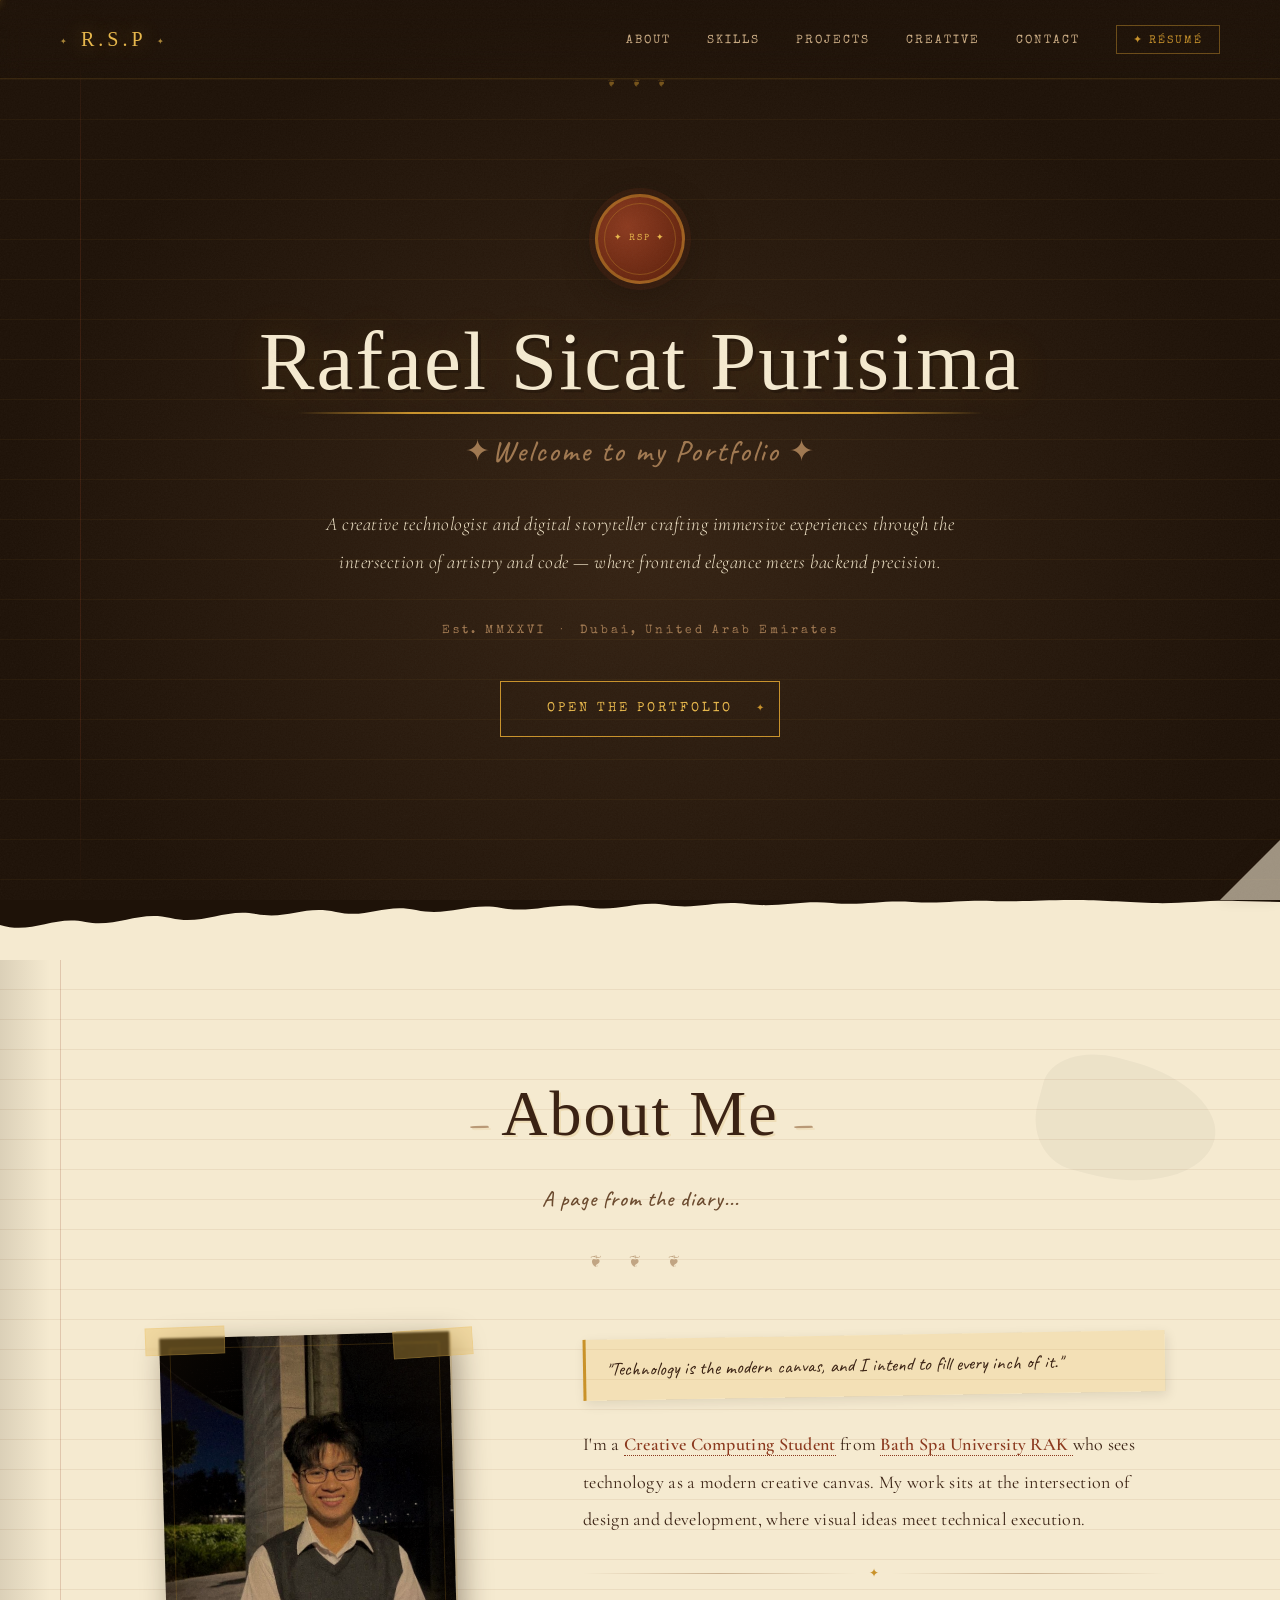
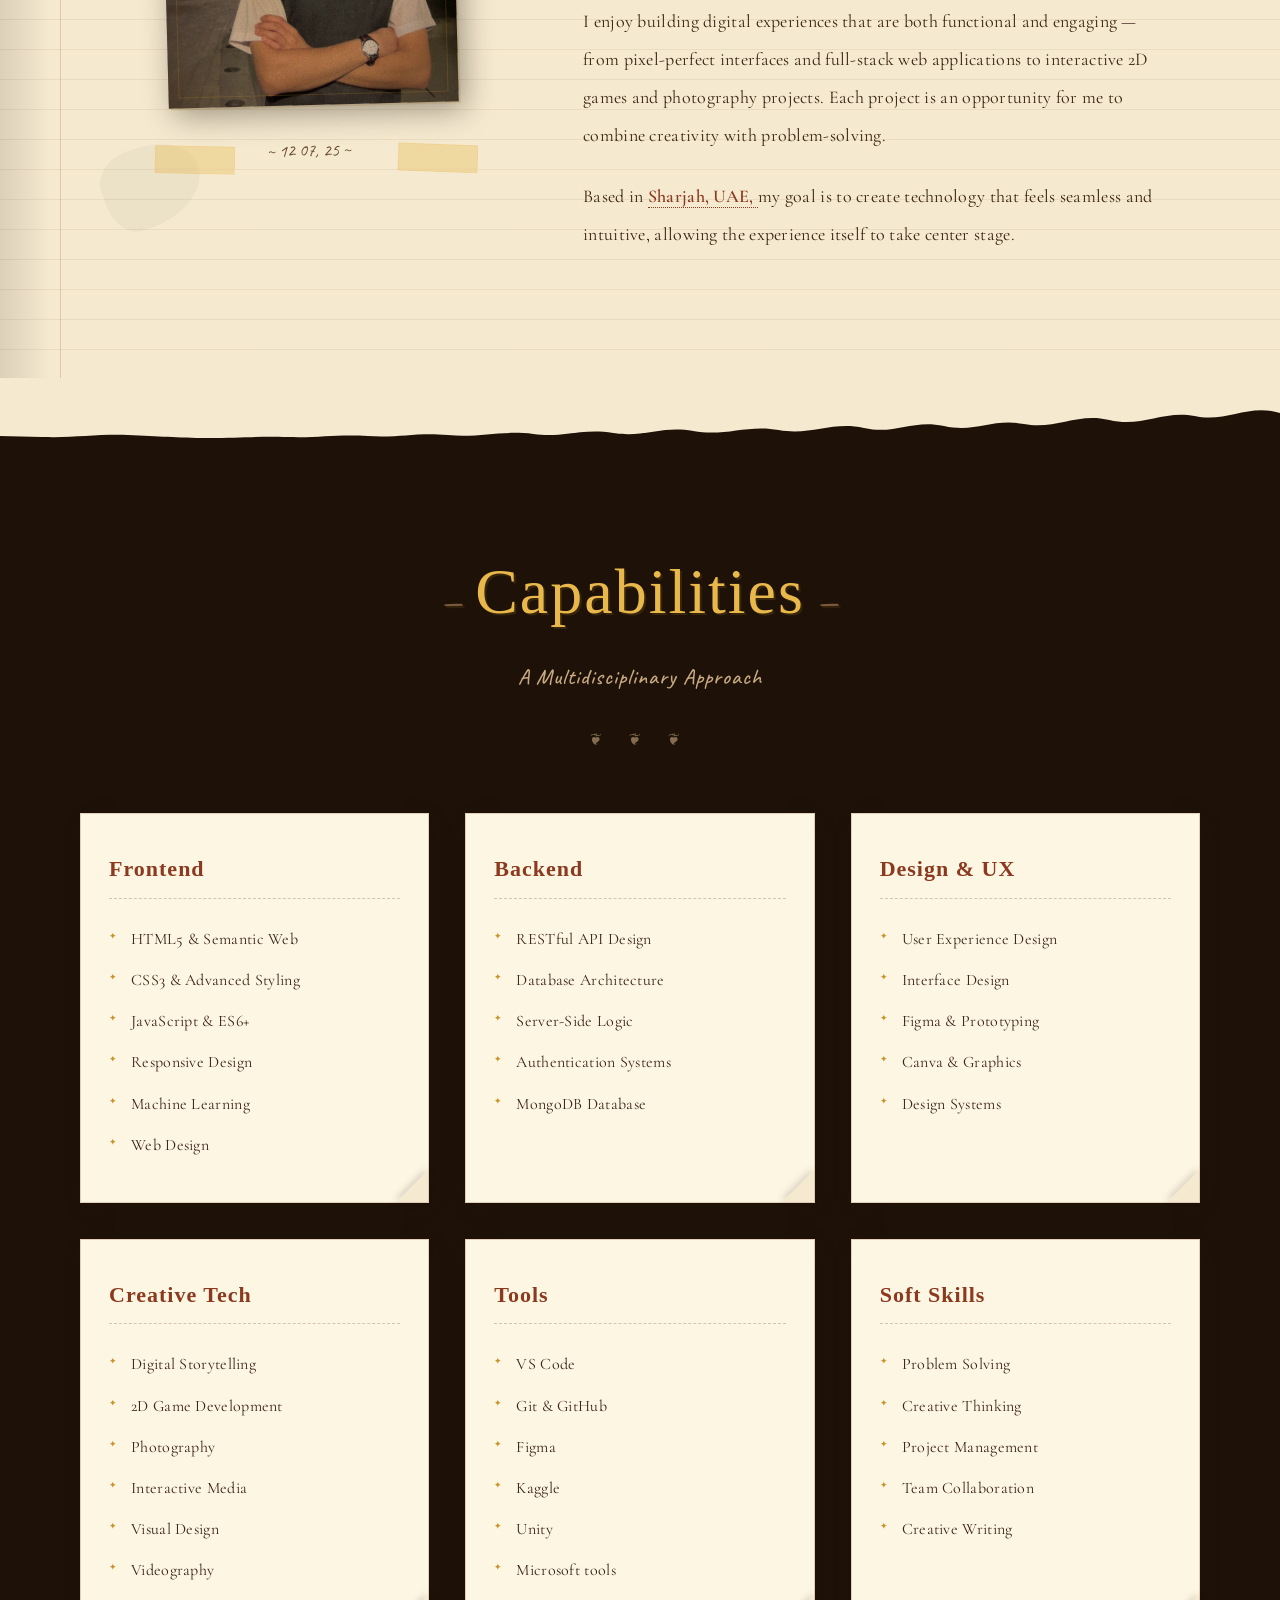
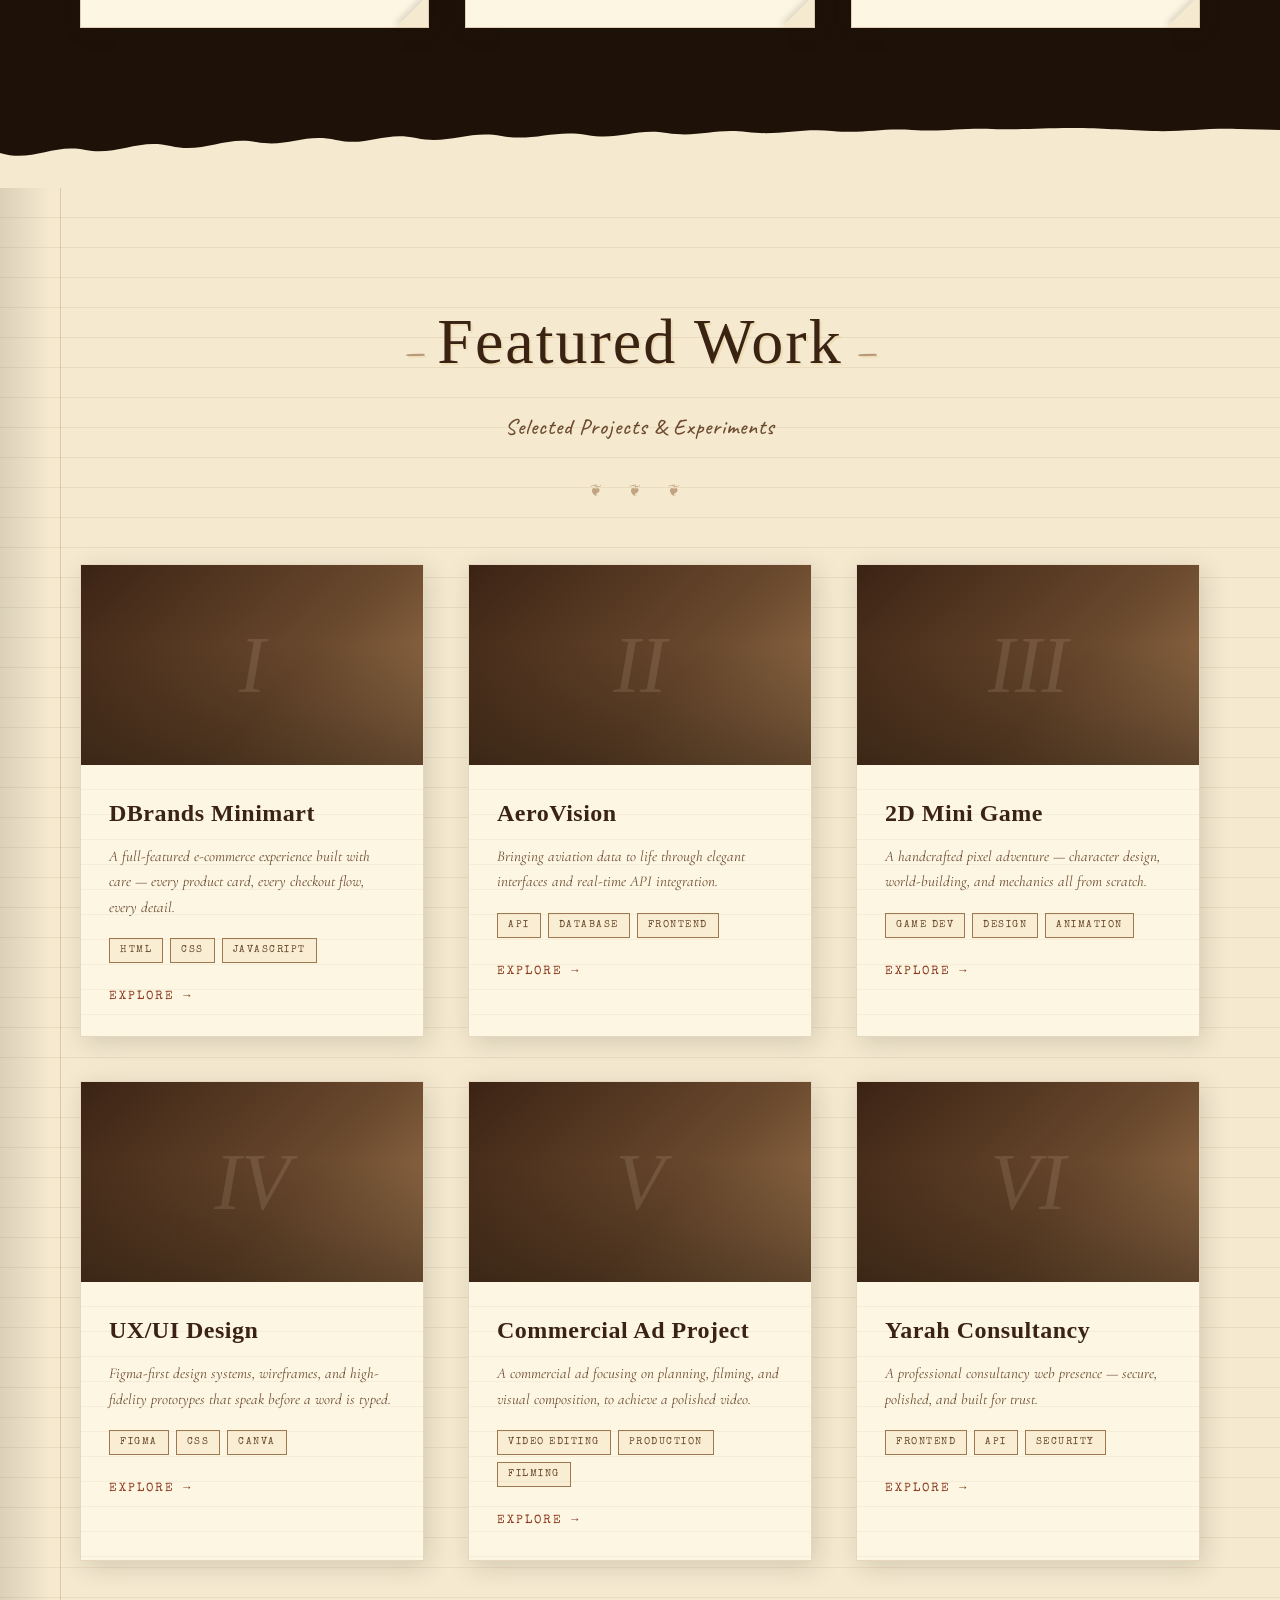
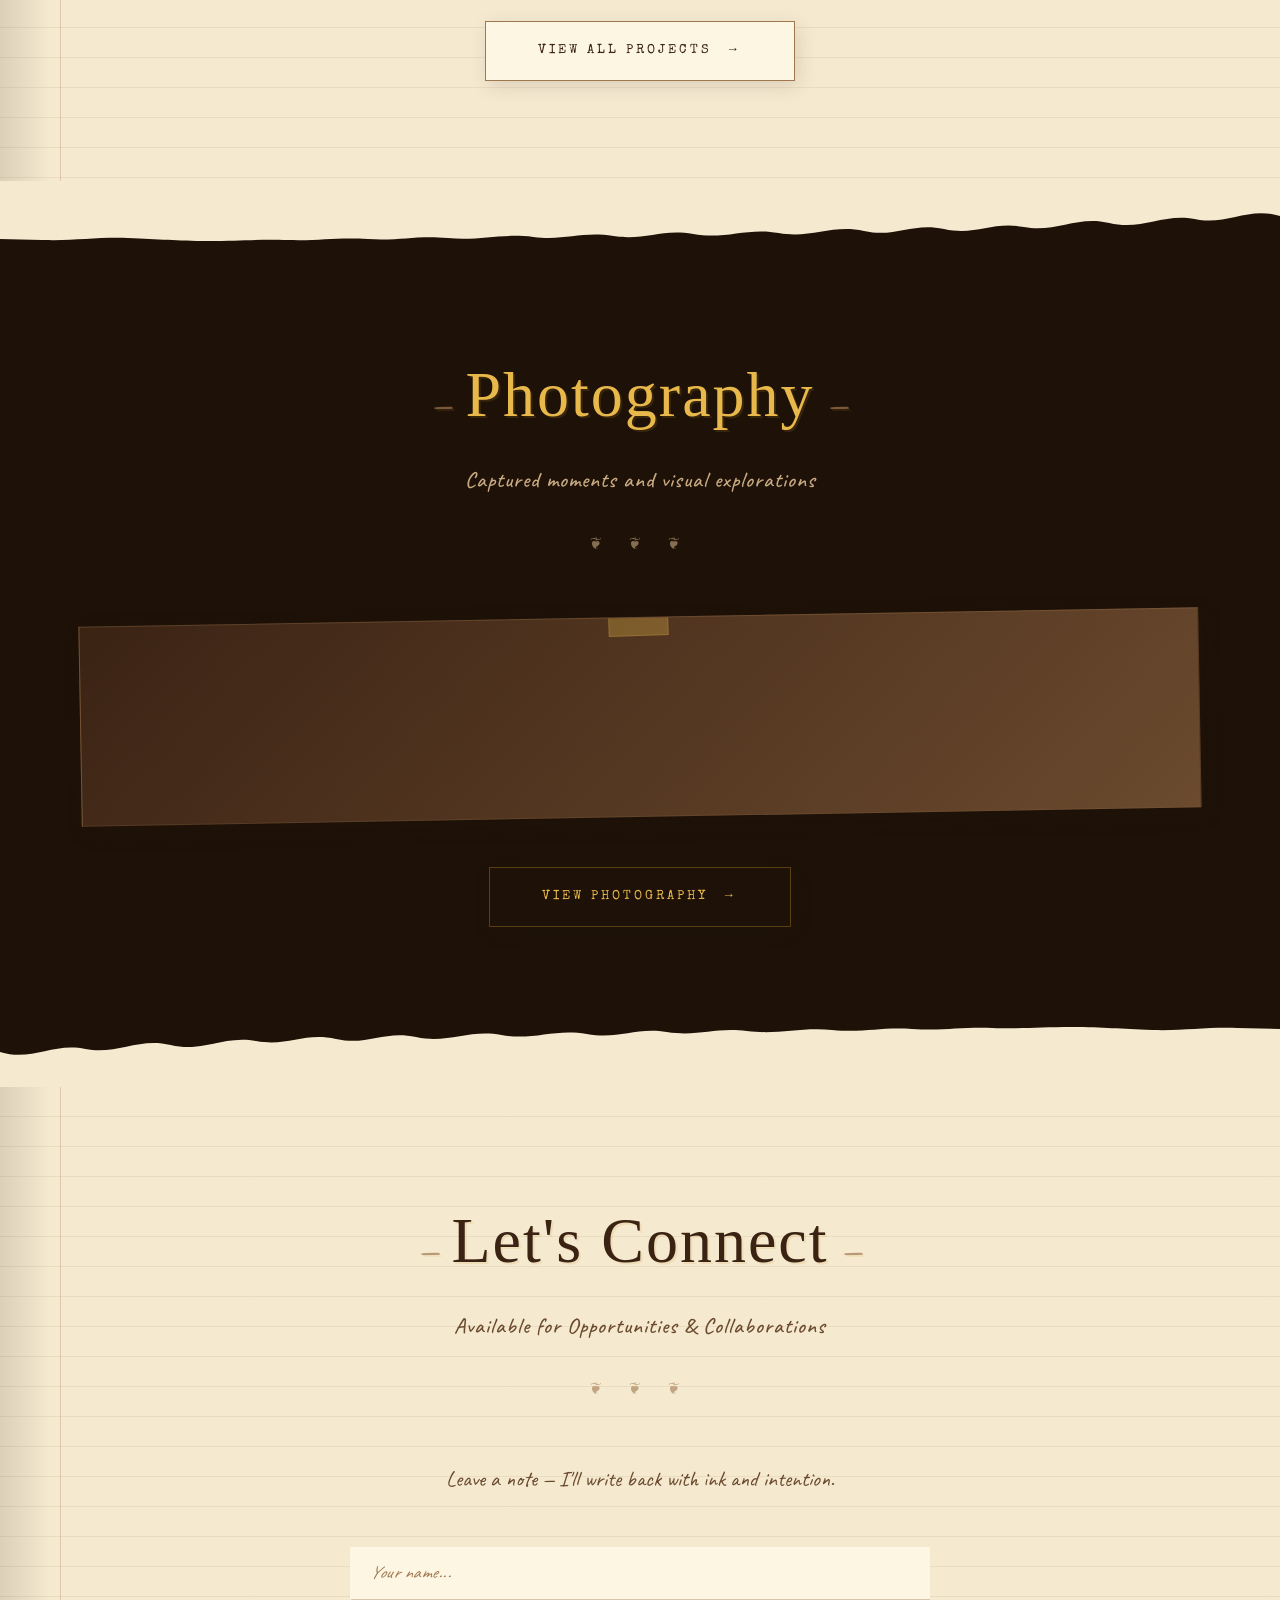
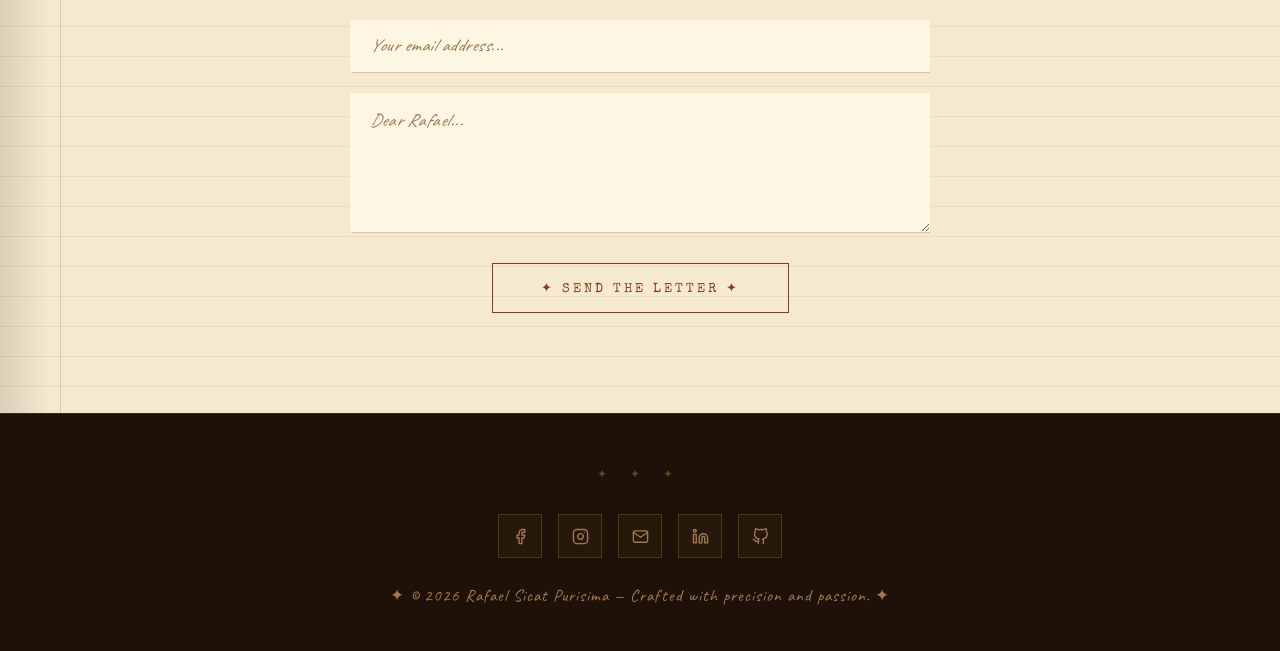
==== index.html @ 273a8e31 "Add files via upload" ====
<!DOCTYPE html>
<html lang="en">
<head>
    <meta charset="UTF-8">
    <meta name="viewport" content="width=device-width, initial-scale=1.0">
    <title>Rafael Sicat Purisima — Creative Computing</title>
    <link rel="stylesheet" href="index.css">
    <link rel="preconnect" href="https://fonts.googleapis.com">
    <link rel="preconnect" href="https://fonts.gstatic.com" crossorigin>
    <link href="https://fonts.googleapis.com/css2?family=Playfair+Display:ital,wght@0,400;0,700;0,900;1,400&family=Cormorant+Garamond:ital,wght@0,300;0,400;0,600;1,300;1,400&family=Special+Elite&family=Caveat:wght@400;500;600;700&family=IM+Fell+English:ital@0;1&display=swap" rel="stylesheet">
</head>
<body>

    <!-- ==================== CUSTOM CURSOR ==================== -->
    <div class="cursor-quill" id="cursor"></div>

    <!-- ==================== DUST PARTICLES ==================== -->
    <div id="dust-container"></div>

    <!-- ==================== NAVIGATION ==================== -->
    <nav>
        <div class="logo">R.S.P</div>
        <ul class="nav-links">
            <li><a href="#about" data-text="About">About</a></li>
            <li><a href="#skills" data-text="Skills">Skills</a></li>
            <li><a href="#projects" data-text="Projects">Projects</a></li>
            <li><a href="#creative" data-text="Creative">Creative</a></li>
            <li><a href="#contact" data-text="Contact">Contact</a></li>
            <li><button class="nav-cv-btn" id="openResumeModal">✦ Résumé</button></li>
        </ul>
    </nav>

    <!-- ==================== RESUME MODAL ==================== -->
    <div class="resume-backdrop" id="resumeBackdrop">
        <div class="resume-modal" id="resumeModal">
            <div class="resume-modal-ruled"></div>
            <div class="resume-modal-margin"></div>

            <!-- Header -->
            <div class="resume-modal-header">
                <div class="resume-stamp"></div>
                <h2 class="resume-modal-title">Curriculum Vitae</h2>
                <p class="resume-modal-sub">Rafael Sicat Purisima &nbsp;·&nbsp; Creative Computing</p>
                <button class="resume-close" id="resumeClose">✕</button>
            </div>

            <!-- PDF Viewer -->
            <div class="resume-viewer-wrap">
                <iframe
                    src="Media\_Rafael_Purisima_CV  (2).pdf"
                    class="resume-iframe"
                    title="Rafael Sicat Purisima — Résumé"
                ></iframe>
            </div>

            <!-- Actions -->
            <div class="resume-actions">
                <a href="Media\_Rafael_Purisima_CV  (2).pdf" target="_blank" class="resume-action-btn resume-action-btn--view">
                    <svg width="15" height="15" viewBox="0 0 24 24" fill="none" stroke="currentColor" stroke-width="2"><path d="M1 12s4-8 11-8 11 8 11 8-4 8-11 8-11-8-11-8z"/><circle cx="12" cy="12" r="3"/></svg>
                    Open in New Tab
                </a>
                <a href="Media\_Rafael_Purisima_CV  (2).pdf" download="Rafael_Sicat_Purisima_Resume.pdf" class="resume-action-btn resume-action-btn--download">
                    <svg width="15" height="15" viewBox="0 0 24 24" fill="none" stroke="currentColor" stroke-width="2"><path d="M21 15v4a2 2 0 0 1-2 2H5a2 2 0 0 1-2-2v-4"/><polyline points="7 10 12 15 17 10"/><line x1="12" y1="15" x2="12" y2="3"/></svg>
                    Download PDF
                </a>
            </div>
        </div>
    </div>


    <!-- ==================== HERO ==================== -->
    <section class="hero">
        <div class="hero-margin-line"></div>
        <div class="hero-content">
            <div class="hero-stamp"></div>
            <h1><span>Rafael Sicat Purisima</span></h1>
            <p class="subtitle">✦Welcome to my Portfolio ✦</p>
            <p class="tagline">
                A creative technologist and digital storyteller crafting immersive experiences through the intersection of artistry and code — where frontend elegance meets backend precision.
            </p>
            <p class="hero-date">Est. MMXXVI &nbsp;·&nbsp; Dubai, United Arab Emirates</p>
            <a href="#projects" class="cta-button">Open the Portfolio</a>
        </div>
    </section>

    <!-- ==================== TORN PAPER TRANSITION ==================== -->
    <div class="torn-divider">
        <svg viewBox="0 0 1200 60" preserveAspectRatio="none" xmlns="http://www.w3.org/2000/svg">
            <path d="M0,60 L0,25 C30,35 50,15 80,22 C110,28 130,10 160,18 C190,26 210,8 240,14 C270,20 285,5 315,12 C345,19 360,3 390,10 C420,17 440,2 470,8 C500,14 520,1 550,7 C580,13 595,0 625,5 C655,10 670,0 700,4 C730,8 750,0 780,3 C810,6 825,0 855,2 C885,4 900,0 930,1 C960,2 975,0 1005,0 C1035,0 1050,2 1080,3 C1110,4 1130,0 1160,1 L1200,2 L1200,60 Z" fill="#f5ead0"/>
        </svg>
    </div>

    <!-- ==================== ABOUT ==================== -->
    <div class="page-section">
        <div class="page-margin"></div>
        <!-- Ink blot decorations -->
        <div class="ink-blot" style="width:180px;height:120px;top:10%;right:5%;transform:rotate(15deg);"></div>
        <div class="ink-blot" style="width:100px;height:80px;bottom:15%;left:8%;transform:rotate(-20deg);"></div>

        <section id="about" class="fade-in">
            <h2 class="section-title">About Me</h2>
            <p class="section-subtitle">A page from the diary...</p>
            <div class="ornament-line">❦ ❦ ❦</div>

            <div class="about-layout">
                <!-- Portrait -->
                <div class="about-portrait-wrap slide-left">
                    <div class="tape-strip top-l"></div>
                    <div class="tape-strip top-r"></div>
                    <div class="tape-strip bot-l"></div>
                    <div class="tape-strip bot-r"></div>
                    <div>
                        <div class="portrait-frame">
                            <img src="Media/Rafaelpic.jpeg" alt="Rafael Sicat Purisima">
                            <div class="portrait-vignette"></div>
                        </div>
                        <p class="photo-caption">~ 12 07, 25 ~</p>
                    </div>
                </div>

                <!-- Text -->
                <div class="about-content slide-right">
                    <div class="sticky-note">
                        "Technology is the modern canvas, and I intend to fill every inch of it."
                    </div>
                    <p>
                       I'm a <span class="highlight"> Creative Computing Student</span> from <span class="highlight"> Bath Spa University RAK </span> who sees technology as a modern creative canvas. My work sits at the intersection of design and development, where visual ideas meet technical execution.
                    </p>
                    <div class="deco-line"><span>✦</span></div>
                    <p>
                        I enjoy building digital experiences that are both functional and engaging — from pixel-perfect interfaces and full-stack web applications to interactive 2D games and photography projects. Each project is an opportunity for me to combine creativity with problem-solving.
                    </p>
                    <p>
                        Based in <span class="highlight"> Sharjah, UAE, </span> my goal is to create technology that feels seamless and intuitive, allowing the experience itself to take center stage.
                    </p>
                </div>
            </div>
        </section>
    </div>

    <!-- ==================== TORN PAPER ==================== -->
    <div class="torn-divider" style="transform:scaleY(-1) scaleX(-1);">
        <svg viewBox="0 0 1200 60" preserveAspectRatio="none" xmlns="http://www.w3.org/2000/svg">
            <path d="M0,60 L0,25 C30,35 50,15 80,22 C110,28 130,10 160,18 C190,26 210,8 240,14 C270,20 285,5 315,12 C345,19 360,3 390,10 C420,17 440,2 470,8 C500,14 520,1 550,7 C580,13 595,0 625,5 C655,10 670,0 700,4 C730,8 750,0 780,3 C810,6 825,0 855,2 C885,4 900,0 930,1 C960,2 975,0 1005,0 C1035,0 1050,2 1080,3 C1110,4 1130,0 1160,1 L1200,2 L1200,60 Z" fill="#f5ead0"/>
        </svg>
    </div>

    <!-- ==================== SKILLS ==================== -->
    <section id="skills" class="fade-in">
        <h2 class="section-title" style="color:var(--gold-light);">Capabilities</h2>
        <p class="section-subtitle" style="color:var(--beige);">A Multidisciplinary Approach</p>
        <div class="ornament-line" style="color:var(--beige);">❦ ❦ ❦</div>
        <div class="skills-grid">
            <div class="skill-card">
                <h3>Frontend</h3>
                <ul>
                    <li>HTML5 &amp; Semantic Web</li>
                    <li>CSS3 &amp; Advanced Styling</li>
                    <li>JavaScript &amp; ES6+</li>
                    <li>Responsive Design</li>
                    <li>Machine Learning</li>
                    <li>Web Design</li>
                </ul>
            </div>
            <div class="skill-card">
                <h3>Backend</h3>
                <ul>
                    <li>RESTful API Design</li>
                    <li>Database Architecture</li>
                    <li>Server-Side Logic</li>
                    <li>Authentication Systems</li>
                    <li>MongoDB Database</li>
                </ul>
            </div>
            <div class="skill-card">
                <h3>Design &amp; UX</h3>
                <ul>
                    <li>User Experience Design</li>
                    <li>Interface Design</li>
                    <li>Figma &amp; Prototyping</li>
                    <li>Canva &amp; Graphics</li>
                    <li>Design Systems</li>
                </ul>
            </div>
            <div class="skill-card">
                <h3>Creative Tech</h3>
                <ul>
                    <li>Digital Storytelling</li>
                    <li>2D Game Development</li>
                    <li>Photography</li>
                    <li>Interactive Media</li>
                    <li>Visual Design</li>
                    <li>Videography</li>
                </ul>
            </div>
            <div class="skill-card">
                <h3>Tools</h3>
                <ul>
                    <li>VS Code</li>
                    <li>Git &amp; GitHub</li>
                    <li>Figma</li>
                    <li>Kaggle</li>
                    <li>Unity</li>
                    <li>Microsoft tools</li>
                </ul>
            </div>
            <div class="skill-card">
                <h3>Soft Skills</h3>
                <ul>
                    <li>Problem Solving</li>
                    <li>Creative Thinking</li>
                    <li>Project Management</li>
                    <li>Team Collaboration</li>
                    <li>Creative Writing</li>
                </ul>
            </div>
        </div>
    </section>

    <!-- ==================== TORN PAPER TRANSITION ==================== -->
    <div class="torn-divider">
        <svg viewBox="0 0 1200 60" preserveAspectRatio="none" xmlns="http://www.w3.org/2000/svg">
            <path d="M0,60 L0,25 C30,35 50,15 80,22 C110,28 130,10 160,18 C190,26 210,8 240,14 C270,20 285,5 315,12 C345,19 360,3 390,10 C420,17 440,2 470,8 C500,14 520,1 550,7 C580,13 595,0 625,5 C655,10 670,0 700,4 C730,8 750,0 780,3 C810,6 825,0 855,2 C885,4 900,0 930,1 C960,2 975,0 1005,0 C1035,0 1050,2 1080,3 C1110,4 1130,0 1160,1 L1200,2 L1200,60 Z" fill="#f5ead0"/>
        </svg>
    </div>


    <!-- ==================== PROJECTS ==================== -->
    <div class="page-section">
        <div class="page-margin"></div>
        <section id="projects" class="fade-in">
            <h2 class="section-title">Featured Work</h2>
            <p class="section-subtitle">Selected Projects &amp; Experiments</p>
            <div class="ornament-line">❦ ❦ ❦</div>
            <div class="projects-grid">
                <div class="project-card">
                    <div class="project-image-area">
                        <span class="project-number">I</span>
                    </div>
                    <div class="project-body">
                        <h3>DBrands Minimart</h3>
                        <p>A full-featured e-commerce experience built with care — every product card, every checkout flow, every detail.</p>
                        <div class="project-tech">
                            <span class="tech-tag">HTML</span>
                            <span class="tech-tag">CSS</span>
                            <span class="tech-tag">JavaScript</span>
                        </div>
                        <a href="https://d-brands-minimart-github-io.vercel.app/" class="project-link">Explore →</a>
                    </div>
                </div>
                <div class="project-card">
                    <div class="project-image-area">
                        <span class="project-number">II</span>
                    </div>
                    <div class="project-body">
                        <h3>AeroVision</h3>
                        <p>Bringing aviation data to life through elegant interfaces and real-time API integration.</p>
                        <div class="project-tech">
                            <span class="tech-tag">API</span>
                            <span class="tech-tag">Database</span>
                            <span class="tech-tag">Frontend</span>
                        </div>
                        <a href="https://aero-vision-three.vercel.app/" class="project-link">Explore →</a>
                    </div>
                </div>
                <div class="project-card">
                    <div class="project-image-area">
                        <span class="project-number">III</span>
                    </div>
                    <div class="project-body">
                        <h3>2D Mini Game</h3>
                        <p>A handcrafted pixel adventure — character design, world-building, and mechanics all from scratch.</p>
                        <div class="project-tech">
                            <span class="tech-tag">Game Dev</span>
                            <span class="tech-tag">Design</span>
                            <span class="tech-tag">Animation</span>
                        </div>
                        <a href="https://rafael03.itch.io/sisyphus" class="project-link">Explore →</a>
                    </div>
                </div>
                <div class="project-card">
                    <div class="project-image-area">
                        <span class="project-number">IV</span>
                    </div>
                    <div class="project-body">
                        <h3>UX/UI Design</h3>
                        <p>Figma-first design systems, wireframes, and high-fidelity prototypes that speak before a word is typed.</p>
                        <div class="project-tech">
                            <span class="tech-tag">Figma</span>
                            <span class="tech-tag">CSS</span>
                            <span class="tech-tag">Canva</span>
                        </div>
                        <a href="https://www.figma.com/design/XKorBgYO2JY9XXztZNitkt/App-Prototype?node-id=0-1&t=54I2vYL1ViXBgu41-1" class="project-link">Explore →</a>
                    </div>
                </div>
                <div class="project-card">
                    <div class="project-image-area">
                        <span class="project-number">V</span>
                    </div>
                    <div class="project-body">
                        <h3>Commercial Ad Project</h3>
                        <p>A commercial ad focusing on planning, filming, and visual composition, to achieve a polished video.</p>
                        <div class="project-tech">
                            <span class="tech-tag">Video Editing</span>
                            <span class="tech-tag">Production</span>
                            <span class="tech-tag">Filming</span>
                        </div>
                        <a href="https://youtu.be/OYf5bKMMP9Q" class="project-link">Explore →</a>
                    </div>
                </div>
                <div class="project-card">
                    <div class="project-image-area">
                        <span class="project-number">VI</span>
                    </div>
                    <div class="project-body">
                        <h3>Yarah Consultancy</h3>
                        <p>A professional consultancy web presence — secure, polished, and built for trust.</p>
                        <div class="project-tech">
                            <span class="tech-tag">Frontend</span>
                            <span class="tech-tag">API</span>
                            <span class="tech-tag">Security</span>
                        </div>
                        <a href="https://yarah-consultants.github.io/Yarah-Consultants/" class="project-link">Explore →</a>
                    </div>
                </div>
            </div>
            <!-- View All Projects Button -->
            <div style="text-align:center; margin-top: 60px;">
                <a href="RSPprojects.html" class="view-all-btn">
                    <span>View All Projects</span>
                    <span class="view-all-arrow">→</span>
                </a>
            </div>
        </section>
    </div>

      <!-- ==================== TORN PAPER ==================== -->
    <div class="torn-divider" style="transform:scaleY(-1) scaleX(-1);">
        <svg viewBox="0 0 1200 60" preserveAspectRatio="none" xmlns="http://www.w3.org/2000/svg">
            <path d="M0,60 L0,25 C30,35 50,15 80,22 C110,28 130,10 160,18 C190,26 210,8 240,14 C270,20 285,5 315,12 C345,19 360,3 390,10 C420,17 440,2 470,8 C500,14 520,1 550,7 C580,13 595,0 625,5 C655,10 670,0 700,4 C730,8 750,0 780,3 C810,6 825,0 855,2 C885,4 900,0 930,1 C960,2 975,0 1005,0 C1035,0 1050,2 1080,3 C1110,4 1130,0 1160,1 L1200,2 L1200,60 Z" fill="#f5ead0"/>
        </svg>
    </div>

   <!-- ==================== PHOTOGRAPHY ==================== -->
<section id="creative" class="fade-in">
    <h2 class="section-title" style="color:var(--gold-light);">Photography</h2>
    <p class="section-subtitle" style="color:var(--beige);">Captured moments and visual explorations</p>
    <div class="ornament-line" style="color:var(--beige);">❦ ❦ ❦</div>

    <div class="creative-grid">
        <div class="creative-item">
            <div class="creative-tape"></div>
            <div class="creative-label">
                <span>Photography Collection</span>
                <small>Moments captured through my lens</small>
            </div>
        </div>
    </div>

    <!-- View Photography -->
    <div style="text-align:center; margin-top: 50px;">
        <a href="RSPcreative.html" class="view-all-btn view-all-btn--light">
            <span>View Photography</span>
            <span class="view-all-arrow">→</span>
        </a>
    </div>
</section>

    <!-- ==================== TORN PAPER ==================== -->
    <div class="torn-divider">
        <svg viewBox="0 0 1200 60" preserveAspectRatio="none" xmlns="http://www.w3.org/2000/svg">
            <path d="M0,60 L0,25 C30,35 50,15 80,22 C110,28 130,10 160,18 C190,26 210,8 240,14 C270,20 285,5 315,12 C345,19 360,3 390,10 C420,17 440,2 470,8 C500,14 520,1 550,7 C580,13 595,0 625,5 C655,10 670,0 700,4 C730,8 750,0 780,3 C810,6 825,0 855,2 C885,4 900,0 930,1 C960,2 975,0 1005,0 C1035,0 1050,2 1080,3 C1110,4 1130,0 1160,1 L1200,2 L1200,60 Z" fill="#f5ead0"/>
        </svg>
    </div>

    <!-- ==================== CONTACT ==================== -->
<div class="page-section">
    <div class="page-margin"></div>
    <section id="contact" class="fade-in">
        <h2 class="section-title">Let's Connect</h2>
        <p class="section-subtitle">Available for Opportunities &amp; Collaborations</p>
        <div class="ornament-line">❦ ❦ ❦</div>
        <div class="contact-container">
            <p class="contact-intro">
                Leave a note — I'll write back with ink and intention.
            </p>
            <form class="contact-form" id="contactForm" 
                  action="https://formspree.io/f/xgonzpge" 
                  method="POST">
                <div class="form-group">
                    <input type="text" name="name" placeholder="Your name..." required>
                </div>
                <div class="form-group">
                    <input type="email" name="email" placeholder="Your email address..." required>
                </div>
                <div class="form-group">
                    <textarea name="message" placeholder="Dear Rafael..." required></textarea>
                </div>
                <button type="submit" class="submit-button">✦ Send the Letter ✦</button>
            </form>
        </div>
    </section>
</div>

    <!-- ==================== FOOTER ==================== -->
    <footer>
        <div class="footer-socials">
            <a href="https://www.facebook.com/rafael.purisima.29" target="_blank" title="Facebook">
                <svg viewBox="0 0 24 24" fill="none" stroke="currentColor" stroke-width="2" stroke-linecap="round" stroke-linejoin="round"><path d="M18 2h-3a5 5 0 0 0-5 5v3H7v4h3v8h4v-8h3l1-4h-4V7a1 1 0 0 1 1-1h3z"/></svg>
            </a>
            <a href="https://www.linkedin.com/in/rafael-purisima-316452318/" target="_blank" title="Instagram">
                <svg viewBox="0 0 24 24" fill="none" stroke="currentColor" stroke-width="2" stroke-linecap="round" stroke-linejoin="round"><rect x="2" y="2" width="20" height="20" rx="5" ry="5"/><path d="M16 11.37A4 4 0 1 1 12.63 8 4 4 0 0 1 16 11.37z"/><line x1="17.5" y1="6.5" x2="17.51" y2="6.5"/></svg>
            </a>
            <a href="mailto:purisimarafael4@gmail.com" title="Email Me">
                <svg viewBox="0 0 24 24" fill="none" stroke="currentColor" stroke-width="2" stroke-linecap="round" stroke-linejoin="round"> <path d="M4 4h16c1.1 0 2 .9 2 2v12c0 1.1-.9 2-2 2H4c-1.1 0-2-.9-2-2V6c0-1.1.9-2 2-2z"/> <polyline points="22,6 12,13 2,6"/></svg>
            </a>
            <a href="https://www.linkedin.com/in/rafael-purisima-316452318/" target="_blank" title="LinkedIn">
                <svg viewBox="0 0 24 24" fill="none" stroke="currentColor" stroke-width="2" stroke-linecap="round" stroke-linejoin="round"><path d="M16 8a6 6 0 0 1 6 6v7h-4v-7a2 2 0 0 0-2-2 2 2 0 0 0-2 2v7h-4v-7a6 6 0 0 1 6-6z"/><rect x="2" y="9" width="4" height="12"/><circle cx="4" cy="4" r="2"/></svg>
            </a>
            <a href="https://github.com/Rafael2023272" target="_blank" title="GitHub">
                <svg viewBox="0 0 24 24" fill="none" stroke="currentColor" stroke-width="2" stroke-linecap="round" stroke-linejoin="round"><path d="M9 19c-5 1.5-5-2.5-7-3m14 6v-3.87a3.37 3.37 0 0 0-.94-2.61c3.14-.35 6.44-1.54 6.44-7A5.44 5.44 0 0 0 20 4.77 5.07 5.07 0 0 0 19.91 1S18.73.65 16 2.48a13.38 13.38 0 0 0-7 0C6.27.65 5.09 1 5.09 1A5.07 5.07 0 0 0 5 4.77a5.44 5.44 0 0 0-1.5 3.78c0 5.42 3.3 6.61 6.44 7A3.37 3.37 0 0 0 9 18.13V22"/></svg>
            </a>
        </div>
        <p>✦ &copy; 2026 Rafael Sicat Purisima &mdash; Crafted with precision and passion. ✦</p>
    </footer>

    <!-- ==================== PAGE TURN CORNER ==================== -->
    <div class="page-turn-corner" title="↑ Back to top" onclick="window.scrollTo({top:0,behavior:'smooth'})"></div>

    <script src="index.js"></script>
</body>
</html>
---- index.css ----
@import url('https://fonts.googleapis.com/css2?family=Playfair+Display:ital,wght@0,400;0,500;0,700;0,900;1,400;1,700&family=Cormorant+Garamond:ital,wght@0,300;0,400;0,500;0,600;1,300;1,400;1,600&family=Special+Elite&family=Caveat:wght@400;500;600;700&family=IM+Fell+English:ital@0;1&display=swap');

/* ===================== VARIABLES ===================== */
:root {
    --espresso:   #1e1208;
    --mocha:      #3b2314;
    --sepia:      #6b4a2e;
    --tan:        #a07850;
    --beige:      #c9aa82;
    --cream:      #ede0c4;
    --parchment:  #f5ead0;
    --ivory:      #fdf6e3;
    --gold:       #c9922a;
    --gold-light: #e8b84b;
    --rust:       #8b3a1f;
    --ink:        #2a1a0e;
    --aged-white: #f0e6cc;
    --shadow:     rgba(30,18,8,0.6);
}

/* ===================== RESET ===================== */
*, *::before, *::after { margin: 0; padding: 0; box-sizing: border-box; }
html { scroll-behavior: smooth; }

/* ===================== BODY ===================== */
body {
    font-family: 'Cormorant Garamond', serif;
    background-color: var(--espresso);
    color: var(--ink);
    line-height: 1.7;
    overflow-x: hidden;
    position: relative;
    cursor: none;
}

/* ===================== CUSTOM CURSOR ===================== */
.cursor-quill {
    position: fixed;
    width: 20px; height: 20px;
    pointer-events: none;
    z-index: 99999;
    transform: translate(-50%, -50%);
    transition: transform 0.1s ease;
}
.cursor-quill::before {
    content: '✦';
    font-size: 14px;
    color: var(--gold);
    text-shadow: 0 0 8px rgba(201,146,42,0.8);
    display: block;
    animation: cursorPulse 2s ease-in-out infinite;
}
@keyframes cursorPulse {
    0%,100% { opacity: 1; transform: scale(1); }
    50%      { opacity: 0.6; transform: scale(1.4); }
}

/* ===================== PAPER TEXTURE OVERLAY ===================== */
body::before {
    content: '';
    position: fixed; inset: 0;
    background-image:
        url("data:image/svg+xml,%3Csvg xmlns='http://www.w3.org/2000/svg' width='300' height='300'%3E%3Cfilter id='paper'%3E%3CfeTurbulence type='fractalNoise' baseFrequency='0.65' numOctaves='3' stitchTiles='stitch'/%3E%3CfeColorMatrix type='saturate' values='0'/%3E%3C/filter%3E%3Crect width='300' height='300' filter='url(%23paper)' opacity='0.07'/%3E%3C/svg%3E");
    pointer-events: none; z-index: 9998;
    opacity: 0.5;
    animation: grain 12s steps(8) infinite;
}
@keyframes grain {
    0%,100% { transform: translate(0,0) rotate(0deg); }
    12%     { transform: translate(-3%, -8%); }
    25%     { transform: translate(-10%, 4%); }
    37%     { transform: translate(5%, -18%); }
    50%     { transform: translate(-4%, 20%); }
    62%     { transform: translate(-12%, 8%); }
    75%     { transform: translate(12%, 0%); }
    87%     { transform: translate(2%, 12%); }
}

/* ===================== FLOATING DUST PARTICLES ===================== */
.dust-particle {
    position: fixed;
    width: 2px; height: 2px;
    background: var(--gold-light);
    border-radius: 50%;
    pointer-events: none;
    z-index: 9997;
    opacity: 0;
    animation: floatDust linear infinite;
}
@keyframes floatDust {
    0%   { transform: translateY(100vh) translateX(0); opacity: 0; }
    10%  { opacity: 0.4; }
    90%  { opacity: 0.2; }
    100% { transform: translateY(-10vh) translateX(40px); opacity: 0; }
}

/* ===================== NAVIGATION ===================== */
nav {
    position: fixed; top: 0; width: 100%;
    padding: 22px 60px;
    display: flex; justify-content: space-between; align-items: center;
    z-index: 1000;
    background: linear-gradient(180deg, rgba(30,18,8,0.98) 0%, transparent 100%);
    backdrop-filter: blur(12px);
    border-bottom: 1px solid rgba(201,146,42,0.15);
}
nav::after {
    content: '❦ ❦ ❦';
    position: absolute; bottom: -14px; left: 50%;
    transform: translateX(-50%);
    color: var(--gold); font-size: 10px; letter-spacing: 8px;
    opacity: 0.5;
}
.logo {
    font-family: 'IM Fell English', serif;
    font-size: 20px; font-weight: 400;
    letter-spacing: 4px; color: var(--gold-light);
    text-transform: uppercase;
    text-shadow: 0 0 20px rgba(232,184,75,0.4);
    position: relative;
}
.logo::before {
    content: '✦';
    font-size: 8px; margin-right: 10px;
    vertical-align: middle; opacity: 0.7;
}
.logo::after {
    content: '✦';
    font-size: 8px; margin-left: 10px;
    vertical-align: middle; opacity: 0.7;
}
.nav-links { display: flex; gap: 36px; list-style: none; }
.nav-links a {
    color: var(--beige); text-decoration: none;
    font-family: 'Special Elite', cursive;
    font-size: 12px; letter-spacing: 2px;
    text-transform: uppercase;
    position: relative; transition: color .4s;
}
.nav-links a::before {
    content: attr(data-text);
    position: absolute; top: 0; left: 0;
    color: var(--gold-light);
    clip-path: inset(0 100% 0 0);
    transition: clip-path 0.4s ease;
    white-space: nowrap;
}
.nav-links a:hover { color: transparent; }
.nav-links a:hover::before { clip-path: inset(0 0% 0 0); }

/* ===================== HERO — OPEN DIARY PAGE ===================== */
.hero {
    min-height: 100vh;
    display: flex; flex-direction: column;
    justify-content: center; align-items: center;
    text-align: center;
    padding: 120px 40px 80px;
    position: relative; overflow: hidden;
    background: radial-gradient(ellipse at 50% 60%, rgba(107,74,46,0.3) 0%, transparent 70%);
}

/* Ruled lines background */
.hero::after {
    content: '';
    position: absolute; inset: 0;
    background-image: repeating-linear-gradient(
        transparent,
        transparent 39px,
        rgba(201,146,42,0.06) 39px,
        rgba(201,146,42,0.06) 40px
    );
    pointer-events: none;
}

/* Red margin line */
.hero-margin-line {
    position: absolute;
    left: 80px; top: 0; bottom: 0;
    width: 1px;
    background: linear-gradient(180deg, transparent, rgba(139,58,31,0.25) 20%, rgba(139,58,31,0.25) 80%, transparent);
}

.hero-content {
    position: relative; z-index: 1;
    max-width: 900px;
    animation: diaryOpen 1.4s cubic-bezier(0.23, 1, 0.32, 1) forwards;
}
@keyframes diaryOpen {
    0%   { opacity: 0; transform: translateY(60px) rotateX(8deg); filter: blur(4px); }
    100% { opacity: 1; transform: translateY(0) rotateX(0deg); filter: blur(0); }
}

/* Decorative stamp / wax seal effect */
.hero-stamp {
    width: 90px; height: 90px;
    border-radius: 50%;
    background: radial-gradient(circle at 35% 35%, var(--rust), #5a1e0a);
    border: 3px solid rgba(201,146,42,0.5);
    display: flex; align-items: center; justify-content: center;
    margin: 0 auto 30px;
    position: relative;
    box-shadow: 0 0 0 6px rgba(139,58,31,0.15), 0 8px 30px rgba(30,18,8,0.6);
    animation: stampDrop 0.6s 0.8s cubic-bezier(0.34, 1.56, 0.64, 1) both;
}
@keyframes stampDrop {
    0%   { transform: scale(0) rotate(-20deg); opacity: 0; }
    100% { transform: scale(1) rotate(0deg); opacity: 1; }
}
.hero-stamp::before {
    content: '✦ RSP ✦';
    font-family: 'Special Elite', cursive;
    font-size: 9px; letter-spacing: 2px;
    color: var(--gold-light); text-align: center;
    line-height: 1.4;
}
.hero-stamp::after {
    content: '';
    position: absolute; inset: 6px;
    border-radius: 50%;
    border: 1px solid rgba(201,146,42,0.35);
}

.hero h1 {
    font-family: 'IM Fell English', serif;
    font-size: clamp(38px, 6.5vw, 88px);
    font-weight: 400; letter-spacing: 2px;
    margin-bottom: 16px;
    color: var(--parchment);
    text-shadow: 3px 3px 0 rgba(30,18,8,0.5), 0 0 40px rgba(201,146,42,0.2);
    line-height: 1.15;
    animation: inkDry 2s 0.4s ease both;
}
@keyframes inkDry {
    0%  { opacity: 0; filter: blur(2px) brightness(2); }
    40% { opacity: 1; filter: blur(0) brightness(1.3); }
    100%{ filter: blur(0) brightness(1); }
}

/* Underline with ink effect */
.hero h1 span {
    position: relative; display: inline-block;
}
.hero h1 span::after {
    content: '';
    position: absolute; bottom: -4px; left: 0; right: 0;
    height: 2px;
    background: linear-gradient(90deg, transparent 5%, var(--gold) 20%, var(--gold-light) 50%, var(--gold) 80%, transparent 95%);
    animation: inkUnderline 1s 1.6s ease-out both;
    transform-origin: left;
}
@keyframes inkUnderline {
    from { transform: scaleX(0); }
    to   { transform: scaleX(1); }
}

.hero .subtitle {
    font-family: 'Caveat', cursive;
    font-size: clamp(20px, 3vw, 30px);
    color: var(--tan); letter-spacing: 2px;
    margin-bottom: 28px; font-weight: 500;
    opacity: 0; animation: fadeInUp 0.8s 1.2s ease-out forwards;
}

.hero .tagline {
    font-family: 'Cormorant Garamond', serif;
    font-size: clamp(15px, 2vw, 19px);
    color: var(--cream); font-style: italic;
    max-width: 650px; margin: 0 auto 40px;
    letter-spacing: 0.5px; line-height: 2;
    font-weight: 300;
    opacity: 0; animation: fadeInUp 0.8s 1.5s ease-out forwards;
}

/* Date stamp */
.hero-date {
    font-family: 'Special Elite', cursive;
    font-size: 12px; color: var(--tan);
    letter-spacing: 3px; opacity: 0.6;
    margin-bottom: 40px;
    animation: fadeInUp 0.8s 1.8s ease-out forwards; opacity: 0;
}

@keyframes fadeInUp {
    from { opacity: 0; transform: translateY(20px); }
    to   { opacity: 1; transform: translateY(0); }
}

.cta-button {
    display: inline-block; padding: 16px 46px;
    font-family: 'Special Elite', cursive;
    font-size: 13px; letter-spacing: 3px; text-transform: uppercase;
    color: var(--gold-light); text-decoration: none;
    border: 1px solid var(--gold); position: relative;
    background: transparent; overflow: hidden;
    transition: color .5s;
    opacity: 0; animation: fadeInUp 0.8s 2s ease-out forwards;
}
.cta-button::before {
    content: '';
    position: absolute; top: 0; left: -100%;
    width: 100%; height: 100%;
    background: linear-gradient(135deg, var(--gold) 0%, var(--tan) 100%);
    transition: left .5s cubic-bezier(0.23, 1, 0.32, 1); z-index: -1;
}
.cta-button:hover { color: var(--espresso); }
.cta-button:hover::before { left: 0; }
/* Corner ornaments on button */
.cta-button::after {
    content: '✦';
    position: absolute; right: 12px; top: 50%; transform: translateY(-50%);
    font-size: 10px; color: var(--gold); transition: color .5s;
}
.cta-button:hover::after { color: var(--espresso); }

/* ===================== TORN PAPER DIVIDER ===================== */
.torn-divider {
    width: 100%; height: 60px;
    position: relative; overflow: hidden;
    margin: 0;
}
.torn-divider svg {
    width: 100%; height: 100%;
    display: block;
}

/* ===================== PAPER PAGE SECTIONS ===================== */
.page-section {
    background: var(--parchment);
    position: relative;
    padding: 0;
    margin: 0;
    overflow: hidden;
}
.page-section::before {
    content: '';
    position: absolute; inset: 0;
    background-image:
        repeating-linear-gradient(transparent, transparent 29px, rgba(160,120,80,0.12) 29px, rgba(160,120,80,0.12) 30px);
    pointer-events: none; z-index: 0;
}

/* Left binding shadow */
.page-section::after {
    content: '';
    position: absolute; top: 0; left: 0; bottom: 0;
    width: 50px;
    background: linear-gradient(90deg, rgba(30,18,8,0.12) 0%, transparent 100%);
    pointer-events: none;
}

/* Red margin line on paper sections */
.page-margin {
    position: absolute; left: 60px; top: 0; bottom: 0;
    width: 1px;
    background: rgba(139,58,31,0.2);
    z-index: 1;
}

section {
    padding: 100px 80px;
    position: relative; z-index: 1;
    max-width: 1300px;
    margin: 0 auto;
}

.section-title {
    font-family: 'IM Fell English', serif;
    font-size: clamp(32px, 5vw, 64px);
    font-weight: 400; text-align: center;
    margin-bottom: 12px; letter-spacing: 2px;
    color: var(--mocha);
    text-shadow: 2px 2px 0 rgba(201,146,42,0.15);
    position: relative;
}
.section-title::before,
.section-title::after {
    content: '— ';
    font-family: 'Caveat', cursive;
    font-size: 0.6em; color: var(--tan); opacity: 0.7;
}
.section-title::after { content: ' —'; }

.section-subtitle {
    text-align: center;
    font-family: 'Caveat', cursive;
    font-size: 22px; color: var(--sepia);
    margin-bottom: 20px; letter-spacing: 1px;
    font-weight: 500;
}

/* ===================== ORNAMENTAL DIVIDERS ===================== */
.ornament-line {
    text-align: center; margin: 30px 0 60px;
    color: var(--tan); font-size: 16px; letter-spacing: 12px;
    opacity: 0.6;
}

/* ===================== ABOUT ===================== */
.about-layout {
    display: grid;
    grid-template-columns: 1fr 1.5fr;
    gap: 80px; align-items: start;
    max-width: 1050px; margin: 0 auto;
}

.about-portrait-wrap {
    position: relative;
    display: flex; justify-content: center;
}

/* Tape strips */
.tape-strip {
    position: absolute;
    width: 80px; height: 28px;
    background: rgba(232,184,75,0.35);
    z-index: 10;
    border: 1px solid rgba(232,184,75,0.2);
    backdrop-filter: blur(1px);
}
.tape-strip.top-l { top: -8px; left: 30px; transform: rotate(-3deg); }
.tape-strip.top-r { top: -6px; right: 30px; transform: rotate(4deg); }
.tape-strip.bot-l { bottom: -8px; left: 40px; transform: rotate(2deg); }
.tape-strip.bot-r { bottom: -6px; right: 25px; transform: rotate(-5deg); }

.portrait-frame {
    position: relative;
    width: 290px; height: 370px;
    box-shadow: 6px 8px 30px rgba(30,18,8,0.4), 2px 2px 0 rgba(201,146,42,0.2);
    transform: rotate(-1.5deg);
    transition: transform 0.5s ease, box-shadow 0.5s ease;
}
.portrait-frame:hover {
    transform: rotate(0deg) scale(1.02);
    box-shadow: 10px 14px 40px rgba(30,18,8,0.5), 2px 2px 0 rgba(201,146,42,0.3);
}
.portrait-frame img {
    width: 100%; height: 100%;
    object-fit: cover; display: block;
    filter: sepia(30%) contrast(1.05) brightness(0.95) saturate(1.2);
    transition: filter 0.6s ease;
}
.portrait-frame:hover img {
    filter: sepia(15%) contrast(1.08) brightness(0.98) saturate(1);
}
.portrait-vignette {
    position: absolute; inset: 0;
    background: radial-gradient(ellipse at center, transparent 55%, rgba(30,18,8,0.45) 100%);
    pointer-events: none;
}
/* Photo border */
.portrait-frame::before {
    content: '';
    position: absolute; inset: 10px;
    border: 1px solid rgba(201,146,42,0.2);
    pointer-events: none; z-index: 2;
}

/* Handwritten caption under photo */
.photo-caption {
    text-align: center; margin-top: 30px;
    font-family: 'Caveat', cursive;
    font-size: 18px; color: var(--sepia);
    transform: rotate(-1deg);
}

.about-content {
    position: relative;
}

/* Sticky note */
.sticky-note {
    background: rgba(232,184,75,0.2);
    border-left: 3px solid var(--gold);
    padding: 16px 20px;
    margin-bottom: 30px;
    transform: rotate(0.5deg);
    font-family: 'Caveat', cursive;
    font-size: 19px; color: var(--mocha);
    line-height: 1.5;
    box-shadow: 2px 4px 12px rgba(30,18,8,0.1);
    transition: transform 0.3s ease;
}
.sticky-note:hover { transform: rotate(0deg) scale(1.01); }

.about-content p {
    font-family: 'Cormorant Garamond', serif;
    font-size: 18px; line-height: 2.1;
    color: var(--mocha); margin-bottom: 24px;
    letter-spacing: 0.3px;
}
.about-content .highlight {
    color: var(--rust); font-weight: 600;
    border-bottom: 1px dotted var(--rust);
}

/* Ink underline text emphasis */
.ink-underline {
    position: relative; display: inline;
}
.ink-underline::after {
    content: '';
    position: absolute; bottom: -2px; left: 0; right: 0;
    height: 1px;
    background: var(--sepia); opacity: 0.5;
}

/* ===================== SKILLS ===================== */
.skills-grid {
    display: grid;
    grid-template-columns: repeat(3, 1fr);
    gap: 36px; margin-top: 20px;
}

.skill-card {
    background: var(--ivory);
    border: 1px solid rgba(160,120,80,0.3);
    padding: 36px 28px;
    position: relative;
    transition: all 0.5s cubic-bezier(0.23, 1, 0.32, 1);
    box-shadow: 3px 5px 20px rgba(30,18,8,0.12);
    transform-origin: center;
}
/* Folded corner effect */
.skill-card::before {
    content: '';
    position: absolute; bottom: 0; right: 0;
    width: 0; height: 0;
    border-style: solid;
    border-width: 0 0 32px 32px;
    border-color: transparent transparent var(--parchment) transparent;
    z-index: 2;
    filter: drop-shadow(-2px -2px 3px rgba(30,18,8,0.15));
    transition: border-width 0.3s ease;
}
.skill-card::after {
    content: '';
    position: absolute; top: 0; left: 0;
    height: 3px; width: 0;
    background: linear-gradient(90deg, var(--rust), var(--gold));
    transition: width 0.4s ease;
}
.skill-card:hover {
    transform: translateY(-8px) rotate(0.3deg);
    box-shadow: 6px 12px 35px rgba(30,18,8,0.2);
    border-color: var(--tan);
}
.skill-card:hover::before { border-width: 0 0 48px 48px; }
.skill-card:hover::after { width: 100%; }

.skill-card h3 {
    font-family: 'IM Fell English', serif;
    font-size: 22px; margin-bottom: 20px;
    color: var(--rust); letter-spacing: 1px;
    padding-bottom: 10px;
    border-bottom: 1px dashed rgba(160,120,80,0.4);
}
.skill-card ul { list-style: none; }
.skill-card li {
    padding: 7px 0 7px 22px;
    font-family: 'Cormorant Garamond', serif;
    color: var(--mocha); font-size: 16px;
    letter-spacing: 0.3px; position: relative;
    transition: color 0.3s, transform 0.3s;
}
.skill-card li::before {
    content: '✦';
    position: absolute; left: 0;
    color: var(--gold); font-size: 9px;
    top: 10px;
}
.skill-card:hover li { color: var(--ink); }

/* ===================== PROJECTS ===================== */
.projects-grid {
    display: grid;
    grid-template-columns: repeat(auto-fit, minmax(340px, 1fr));
    gap: 44px; margin-top: 20px;
}

.project-card {
    position: relative; overflow: hidden;
    background: var(--ivory);
    border: 1px solid rgba(160,120,80,0.25);
    box-shadow: 4px 6px 24px rgba(30,18,8,0.15);
    transition: transform 0.5s cubic-bezier(0.23, 1, 0.32, 1), box-shadow 0.5s;
    cursor: pointer;
}
/* Lined paper inside */
.project-card::before {
    content: '';
    position: absolute; inset: 0;
    background-image: repeating-linear-gradient(transparent, transparent 24px, rgba(160,120,80,0.08) 24px, rgba(160,120,80,0.08) 25px);
    pointer-events: none;
}
.project-card:hover {
    transform: translateY(-8px) rotate(-0.5deg);
    box-shadow: 8px 16px 40px rgba(30,18,8,0.25);
}

.project-image-area {
    height: 200px;
    background: linear-gradient(135deg, var(--mocha) 0%, var(--sepia) 60%, var(--tan) 100%);
    position: relative; overflow: hidden;
    display: flex; align-items: center; justify-content: center;
}
.project-image-area::after {
    content: '';
    position: absolute; inset: 0;
    background: linear-gradient(180deg, transparent 40%, rgba(30,18,8,0.5) 100%);
}
.project-number {
    font-family: 'IM Fell English', serif;
    font-size: 80px; font-style: italic;
    color: rgba(245,234,208,0.12);
    line-height: 1; user-select: none;
    position: relative; z-index: 1;
}

.project-body {
    padding: 28px; position: relative; z-index: 1;
}
.project-body h3 {
    font-family: 'IM Fell English', serif;
    font-size: 24px; color: var(--mocha);
    margin-bottom: 10px; letter-spacing: 0.5px;
}
.project-body p {
    font-family: 'Cormorant Garamond', serif;
    color: var(--sepia); font-size: 15px;
    margin-bottom: 18px; line-height: 1.7; font-style: italic;
}
.project-tech { display: flex; flex-wrap: wrap; gap: 7px; margin-bottom: 18px; }
.tech-tag {
    font-family: 'Special Elite', cursive;
    font-size: 10px; padding: 3px 10px;
    border: 1px solid var(--tan); color: var(--sepia);
    letter-spacing: 1.5px; text-transform: uppercase;
    background: rgba(201,146,42,0.08);
    transition: all 0.3s;
}
.project-card:hover .tech-tag {
    border-color: var(--rust); color: var(--rust);
    background: rgba(139,58,31,0.08);
}
.project-link {
    font-family: 'Special Elite', cursive;
    color: var(--rust); text-decoration: none;
    font-size: 12px; letter-spacing: 2px;
    display: inline-flex; align-items: center; gap: 8px;
    transition: gap 0.3s, color 0.3s;
    text-transform: uppercase;
}
.project-link:hover { gap: 14px; color: var(--mocha); }

/* ===================== PHOTOGRAPHY GRID ===================== */
.creative-grid {
    display: grid;
    grid-template-columns: repeat(auto-fit, minmax(100px,1fr));
    gap: 28px;
    margin-top: 20px;
}

.creative-item {
    height: 200px;
    background: linear-gradient(135deg, var(--mocha), var(--sepia));
    position: relative;
    overflow: hidden;
    border: 1px solid rgba(160,120,80,0.25);
    box-shadow: 4px 6px 20px rgba(30,18,8,0.2);
    cursor: pointer;
    transition: transform 0.5s cubic-bezier(0.23, 1, 0.32, 1), box-shadow 0.5s;
}

.creative-item:nth-child(odd) {
    transform: rotate(-1deg);
}

.creative-item:nth-child(even) {
    transform: rotate(0.8deg);
}

.creative-item:hover {
    transform: rotate(0deg) scale(1.04);
    box-shadow: 8px 12px 35px rgba(30,18,8,0.35);
}

.creative-label {
    position: absolute;
    inset: 0;
    background: rgba(30,18,8,0.65);
    display: flex;
    align-items: center;
    justify-content: center;
    flex-direction: column;
    gap: 8px;
    opacity: 0;
    transition: opacity 0.4s;
}

.creative-item:hover .creative-label {
    opacity: 1;
}

.creative-label span {
    font-family: 'IM Fell English', serif;
    font-size: 22px;
    color: var(--parchment);
    letter-spacing: 2px;
}

.creative-label small {
    font-family: 'Caveat', cursive;
    font-size: 16px;
    color: var(--gold-light);
}

/* Tape effect */
.creative-tape {
    position: absolute;
    top: -4px;
    left: 50%;
    transform: translateX(-50%) rotate(-1deg);
    width: 60px;
    height: 22px;
    background: rgba(232,184,75,0.3);
    border: 1px solid rgba(232,184,75,0.2);
    z-index: 5;
}

/* ===================== CONTACT ===================== */
.contact-container { max-width: 580px; margin: 0 auto; text-align: center; }
.contact-intro {
    font-family: 'Caveat', cursive;
    font-size: 22px; color: var(--sepia);
    margin-bottom: 10px; line-height: 1.6;
}

.contact-form { display: flex; flex-direction: column; gap: 20px; margin-top: 50px; }
.form-group { position: relative; }

.contact-form input,
.contact-form textarea {
    width: 100%; padding: 16px 18px;
    background: var(--ivory);
    border: none; border-bottom: 1px solid rgba(160,120,80,0.4);
    border-left: 2px solid transparent;
    color: var(--mocha);
    font-family: 'Cormorant Garamond', serif;
    font-size: 16px; letter-spacing: 0.5px;
    transition: all .4s;
    outline: none;
}
.contact-form input:focus,
.contact-form textarea:focus {
    border-bottom-color: var(--rust);
    border-left-color: var(--rust);
    background: var(--parchment);
}
.contact-form input::placeholder,
.contact-form textarea::placeholder {
    color: var(--tan); font-style: italic;
    font-family: 'Caveat', cursive; font-size: 18px;
}
.contact-form textarea { min-height: 140px; resize: vertical; }

.submit-button {
    padding: 16px 48px; background: transparent;
    border: 1px solid var(--rust); color: var(--rust);
    font-family: 'Special Elite', cursive;
    font-size: 13px; letter-spacing: 3px; text-transform: uppercase;
    cursor: pointer; position: relative; overflow: hidden; transition: color .5s;
    align-self: center;
}
.submit-button::before {
    content: '';
    position: absolute; top: 0; left: -100%;
    width: 100%; height: 100%;
    background: linear-gradient(135deg, var(--rust), var(--mocha));
    transition: left .5s cubic-bezier(0.23, 1, 0.32, 1); z-index: -1;
}
.submit-button:hover { color: var(--parchment); }
.submit-button:hover::before { left: 0; }

.social-links {
    display: flex; flex-wrap: wrap;
    justify-content: center; gap: 12px; margin-top: 44px;
}
.social-links a {
    color: var(--sepia); text-decoration: none;
    font-family: 'Special Elite', cursive;
    font-size: 11px; letter-spacing: 2px;
    text-transform: uppercase;
    padding: 9px 18px;
    border: 1px solid rgba(160,120,80,0.35);
    background: var(--ivory);
    transition: all .4s;
}
.social-links a:hover {
    color: var(--rust); border-color: var(--rust);
    transform: translateY(-4px);
    box-shadow: 0 6px 16px rgba(30,18,8,0.15);
}

/* ===================== FOOTER ===================== */
footer {
    text-align: center;
    padding: 50px 40px 40px;
    background: var(--espresso);
    border-top: 1px solid rgba(201,146,42,0.2);
    position: relative;
}
footer::before {
    content: '✦ ✦ ✦';
    display: block; color: var(--gold);
    font-size: 12px; letter-spacing: 10px;
    margin-bottom: 30px; opacity: 0.4;
}
.footer-socials {
    display: flex; justify-content: center;
    align-items: center; gap: 16px; margin: 0 0 24px;
}
.footer-socials a {
    color: var(--tan); transition: all .4s;
    display: flex; align-items:center; justify-content:center;
    width: 44px; height: 44px;
    border: 1px solid rgba(201,146,42,0.25);
    background: rgba(201,146,42,0.05);
    position: relative; overflow: hidden; text-decoration: none;
}
.footer-socials a::before {
    content: '';
    position: absolute; top:0; left:-100%;
    width:100%; height:100%;
    background: var(--gold); transition: left .4s; z-index:0;
}
.footer-socials a:hover { color: var(--espresso); border-color: var(--gold); transform: translateY(-4px); }
.footer-socials a:hover::before { left: 0; }
.footer-socials svg { width:17px; height:17px; position:relative; z-index:1; }
footer p {
    font-family: 'Caveat', cursive;
    color: var(--tan); font-size: 17px; letter-spacing: 1px;
}

/* ===================== SCROLL ANIMATIONS ===================== */
.fade-in { opacity: 0; transform: translateY(40px); transition: opacity 0.9s ease, transform 0.9s ease; }
.fade-in.visible { opacity: 1; transform: translateY(0); }

.slide-left { opacity: 0; transform: translateX(-50px); transition: all 1s ease; }
.slide-left.visible { opacity: 1; transform: translateX(0); }

.slide-right { opacity: 0; transform: translateX(50px); transition: all 1s ease; }
.slide-right.visible { opacity: 1; transform: translateX(0); }

/* ===================== PAGE TURN EFFECT ===================== */
.page-turn-corner {
    position: fixed; bottom: 0; right: 0;
    width: 0; height: 0;
    border-style: solid;
    border-width: 0 0 60px 60px;
    border-color: transparent transparent var(--parchment) transparent;
    z-index: 500; cursor: pointer;
    filter: drop-shadow(-3px -3px 8px rgba(30,18,8,0.25));
    transition: border-width 0.3s ease;
    opacity: 0.6;
}
.page-turn-corner:hover { border-width: 0 0 80px 80px; opacity: 1; }

/* ===================== DECORATIVE ELEMENTS ===================== */
.deco-line {
    text-align: center;
    margin: 20px 0;
    position: relative;
    height: 20px;
    display: flex; align-items: center; justify-content: center; gap: 12px;
}
.deco-line::before,
.deco-line::after {
    content: '';
    flex: 1; height: 1px;
    background: linear-gradient(90deg, transparent, var(--tan), transparent);
    opacity: 0.5;
}
.deco-line span { color: var(--gold); font-size: 12px; }

/* Ink blot decoration */
.ink-blot {
    position: absolute;
    border-radius: 40% 60% 70% 30% / 40% 50% 60% 50%;
    background: rgba(42,26,14,0.04);
    pointer-events: none;
}

/* ===================== RESPONSIVE ===================== */
@media (max-width: 900px) {
    .about-layout { grid-template-columns: 1fr; gap: 60px; }
    .about-portrait-wrap { justify-content: center; }
    .portrait-frame { width: 250px; height: 320px; }
    .about-content { text-align: left; }
    .skills-grid { grid-template-columns: 1fr 1fr; }
}
@media (max-width: 768px) {
    nav { padding: 18px 24px; }
    .nav-links { gap: 16px; }
    .nav-links a { font-size: 10px; }
    section { padding: 70px 24px; }
    .hero { padding: 100px 24px 60px; }
    .skills-grid, .projects-grid, .creative-grid { grid-template-columns: 1fr; }
}

/* ==================== VIEW ALL BUTTONS ==================== */
.view-all-btn {
    display: inline-flex; align-items: center; gap: 14px;
    font-family: 'Special Elite', cursive;
    font-size: 13px; letter-spacing: 3px; text-transform: uppercase;
    color: var(--mocha); text-decoration: none;
    padding: 18px 52px;
    border: 1px solid var(--tan);
    background: var(--ivory);
    position: relative; overflow: hidden;
    transition: color 0.5s, gap 0.4s;
    box-shadow: 3px 5px 18px rgba(30,18,8,0.12);
}
.view-all-btn::before {
    content: '';
    position: absolute; top: 0; left: -100%;
    width: 100%; height: 100%;
    background: linear-gradient(135deg, var(--rust), var(--mocha));
    transition: left 0.5s cubic-bezier(0.23,1,0.32,1); z-index: 0;
}
.view-all-btn:hover { color: var(--parchment); gap: 22px; border-color: var(--rust); }
.view-all-btn:hover::before { left: 0; }
.view-all-btn span, .view-all-arrow { position: relative; z-index: 1; }
.view-all-arrow { transition: transform 0.3s; }
.view-all-btn:hover .view-all-arrow { transform: translateX(4px); }

/* Light variant (on dark backgrounds) */
.view-all-btn--light {
    background: transparent;
    border-color: rgba(201,146,42,0.35);
    color: var(--gold-light);
}
.view-all-btn--light::before {
    background: linear-gradient(135deg, var(--gold), var(--tan));
}
.view-all-btn--light:hover { color: var(--espresso); border-color: var(--gold); }

/* ==================== NAV CV BUTTON ==================== */
.nav-cv-btn {
    font-family: 'Special Elite', cursive !important;
    font-size: 11px !important;
    letter-spacing: 2px;
    text-transform: uppercase;
    color: var(--gold) !important;
    background: transparent;
    border: 1px solid rgba(201,146,42,0.45);
    padding: 7px 16px;
    cursor: pointer;
    transition: all 0.35s !important;
    text-decoration: none;
    display: inline-block;
    position: relative;
    overflow: hidden;
}
.nav-cv-btn::after { display: none !important; }
.nav-cv-btn::before {
    content: '';
    position: absolute; top: 0; left: -100%;
    width: 100%; height: 100%;
    background: var(--gold);
    transition: left 0.35s; z-index: 0;
}
.nav-cv-btn:hover {
    color: var(--espresso) !important;
    border-color: var(--gold);
}
.nav-cv-btn:hover::before { left: 0; }
.nav-cv-btn span, .nav-cv-btn { position: relative; z-index: 1; }

/* ==================== RESUME MODAL ==================== */
.resume-backdrop {
    position: fixed; inset: 0;
    background: rgba(10,6,2,0.88);
    z-index: 7000;
    display: flex; align-items: center; justify-content: center;
    padding: 24px 20px;
    opacity: 0; pointer-events: none;
    transition: opacity 0.4s ease;
    backdrop-filter: blur(8px);
}
.resume-backdrop.open {
    opacity: 1; pointer-events: all;
}

.resume-modal {
    background: var(--parchment);
    width: 100%; max-width: 860px;
    height: 100%;
    display: flex; flex-direction: column;
    position: relative; overflow: hidden;
    box-shadow: 0 30px 90px rgba(30,18,8,0.75), 0 0 0 1px rgba(201,146,42,0.2);
    transform: translateY(50px) scale(0.95);
    transition: transform 0.45s cubic-bezier(0.23,1,0.32,1);
}
.resume-backdrop.open .resume-modal {
    transform: translateY(0) scale(1);
}

/* Lined paper texture */
.resume-modal-ruled {
    position: absolute; inset: 0; pointer-events: none; z-index: 0;
    background-image: repeating-linear-gradient(
        transparent, transparent 29px,
        rgba(160,120,80,0.09) 29px, rgba(160,120,80,0.09) 30px
    );
}
.resume-modal-margin {
    position: absolute; top: 0; bottom: 0; left: 56px;
    width: 1px; background: rgba(139,58,31,0.15);
    pointer-events: none; z-index: 1;
}

/* Header */
.resume-modal-header {
    padding: 28px 36px 22px;
    border-bottom: 1px dashed rgba(160,120,80,0.35);
    display: flex; align-items: center; gap: 18px;
    position: relative; z-index: 2;
    flex-shrink: 0;
}
.resume-stamp {
    width: 48px; height: 48px; border-radius: 50%; flex-shrink: 0;
    background: radial-gradient(circle at 35% 35%, var(--rust), #5a1e0a);
    border: 2px solid rgba(201,146,42,0.4);
    box-shadow: 0 0 0 4px rgba(139,58,31,0.1), 0 3px 12px rgba(30,18,8,0.4);
}
.resume-modal-title {
    font-family: 'IM Fell English', serif;
    font-size: 28px; font-weight: 400;
    color: var(--mocha); letter-spacing: 1px;
    margin: 0;
}
.resume-modal-sub {
    font-family: 'Caveat', cursive;
    font-size: 17px; color: var(--sepia);
    margin: 0;
}
.resume-close {
    position: absolute; top: 20px; right: 20px;
    background: transparent; border: 1px solid rgba(160,120,80,0.35);
    color: var(--sepia); font-size: 13px;
    width: 34px; height: 34px;
    cursor: pointer; z-index: 10;
    transition: all 0.3s;
    display: flex; align-items: center; justify-content: center;
}
.resume-close:hover {
    border-color: var(--rust); color: var(--rust);
    transform: rotate(90deg);
}

/* PDF iframe */
.resume-viewer-wrap {
    flex: 1; overflow: hidden;
    position: relative; z-index: 2;
    min-height: 0;
    background: #2a1a0e;
    padding: 0;
}
.resume-iframe {
    width: 100%; height: 100%;
    min-height: 520px;
    border: none; display: block;
    background: #fff;
}

/* Actions bar */
.resume-actions {
    display: flex; gap: 12px;
    padding: 18px 28px;
    border-top: 1px dashed rgba(160,120,80,0.3);
    background: var(--ivory);
    position: relative; z-index: 2;
    flex-shrink: 0;
    justify-content: center;
}
.resume-action-btn {
    display: inline-flex; align-items: center; gap: 9px;
    font-family: 'Special Elite', cursive;
    font-size: 12px; letter-spacing: 2px; text-transform: uppercase;
    padding: 13px 28px;
    text-decoration: none;
    border: 1px solid;
    transition: all 0.4s;
    position: relative; overflow: hidden;
    cursor: pointer;
}
.resume-action-btn::before {
    content: '';
    position: absolute; top: 0; left: -100%;
    width: 100%; height: 100%;
    transition: left 0.4s; z-index: 0;
}
.resume-action-btn svg,
.resume-action-btn span { position: relative; z-index: 1; }

/* View button */
.resume-action-btn--view {
    border-color: var(--tan); color: var(--sepia);
}
.resume-action-btn--view::before { background: var(--tan); }
.resume-action-btn--view:hover { color: var(--espresso); }
.resume-action-btn--view:hover::before { left: 0; }

/* Download button */
.resume-action-btn--download {
    border-color: var(--rust); color: var(--rust);
}
.resume-action-btn--download::before { background: var(--rust); }
.resume-action-btn--download:hover { color: var(--parchment); }
.resume-action-btn--download:hover::before { left: 0; }

/* Responsive */
@media (max-width: 600px) {
    .resume-modal-header { flex-direction: column; align-items: flex-start; padding: 24px 20px 18px; }
    .resume-actions { flex-direction: column; padding: 16px 20px; }
    .resume-action-btn { justify-content: center; }
    .resume-iframe { min-height: 380px; }
}
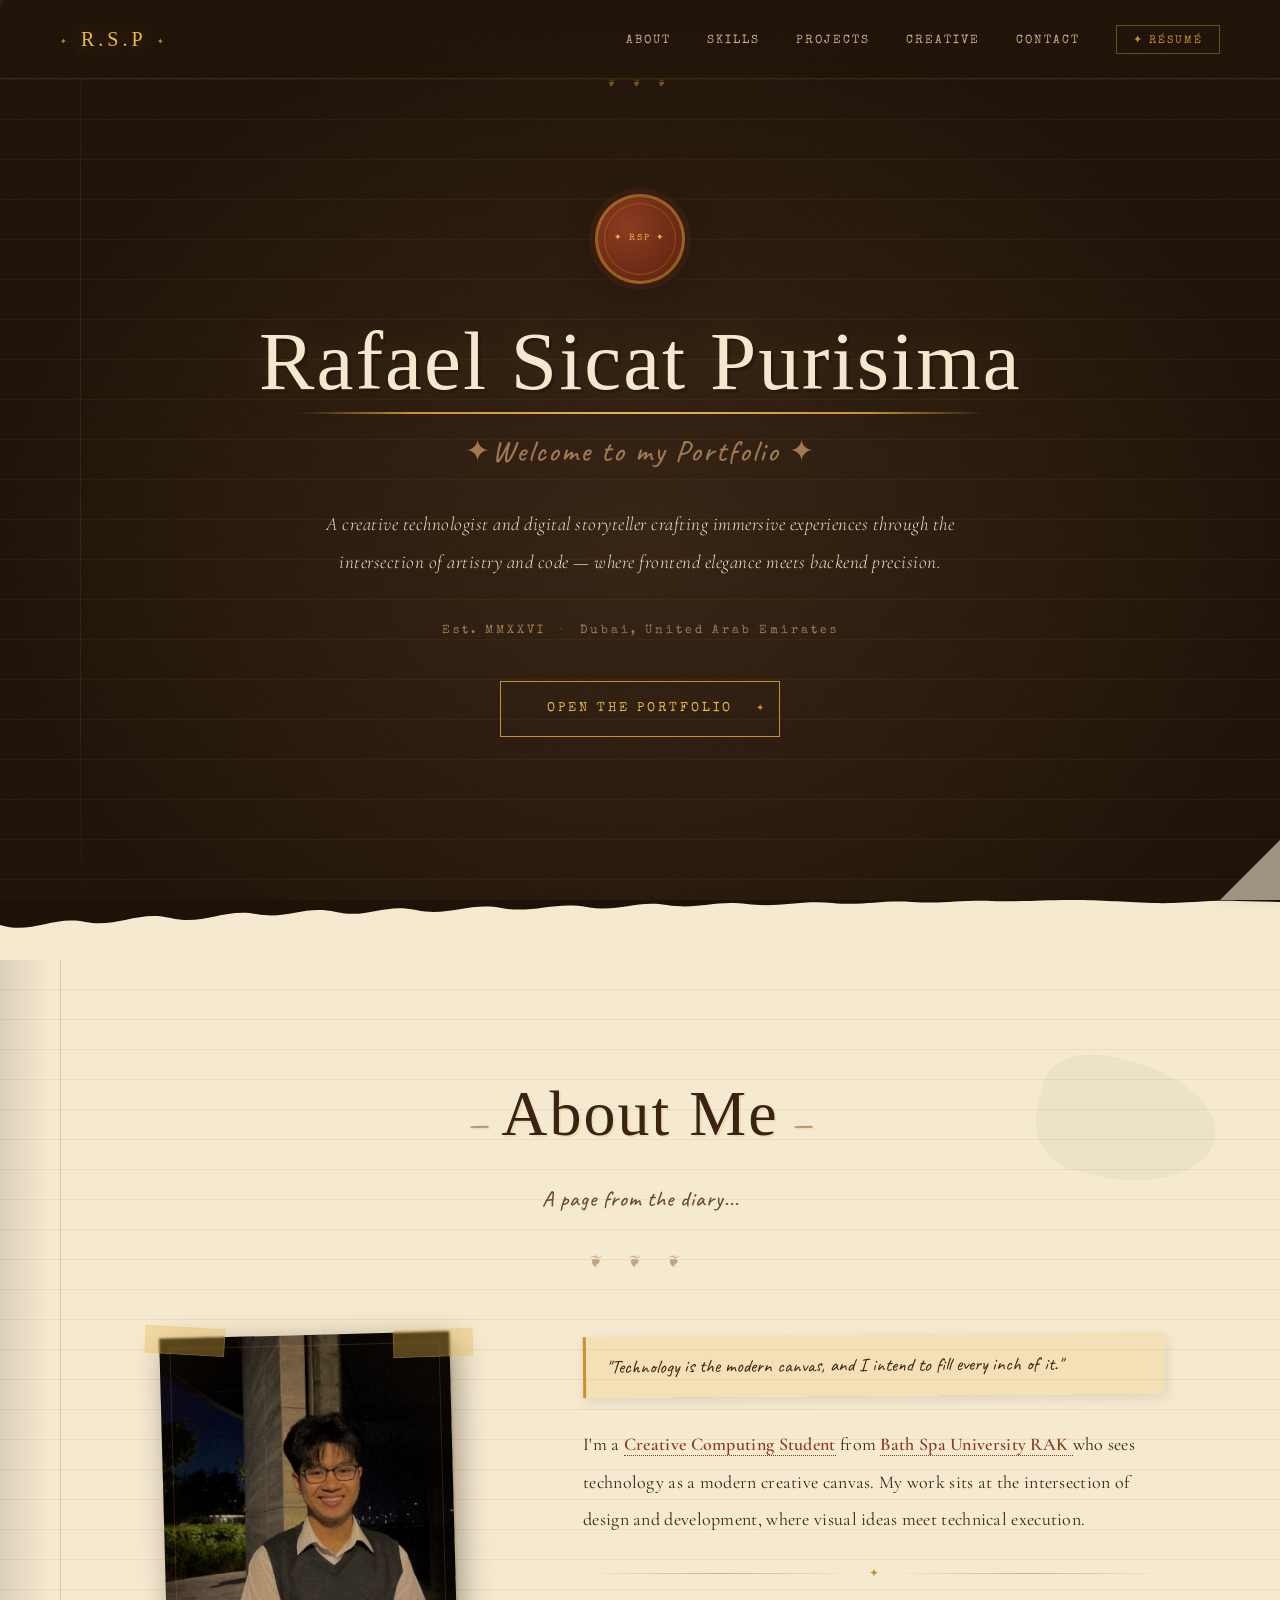
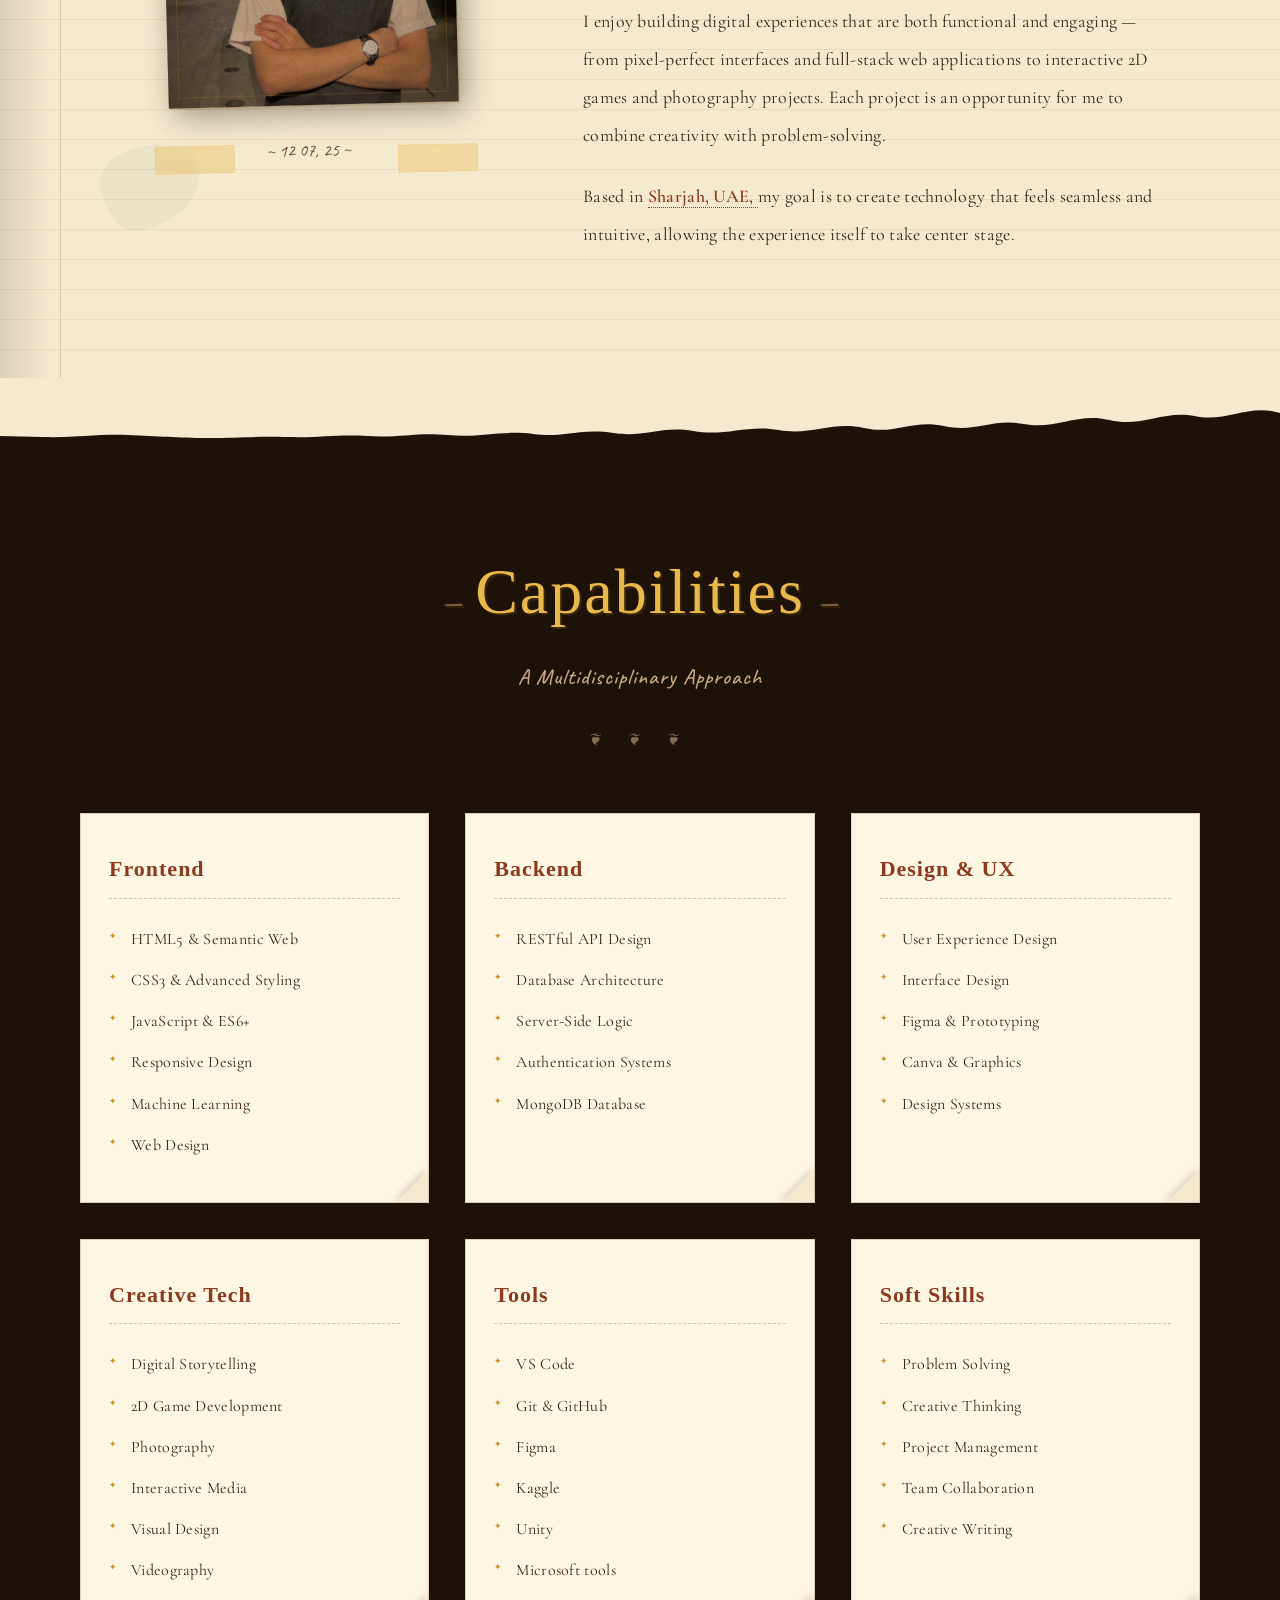
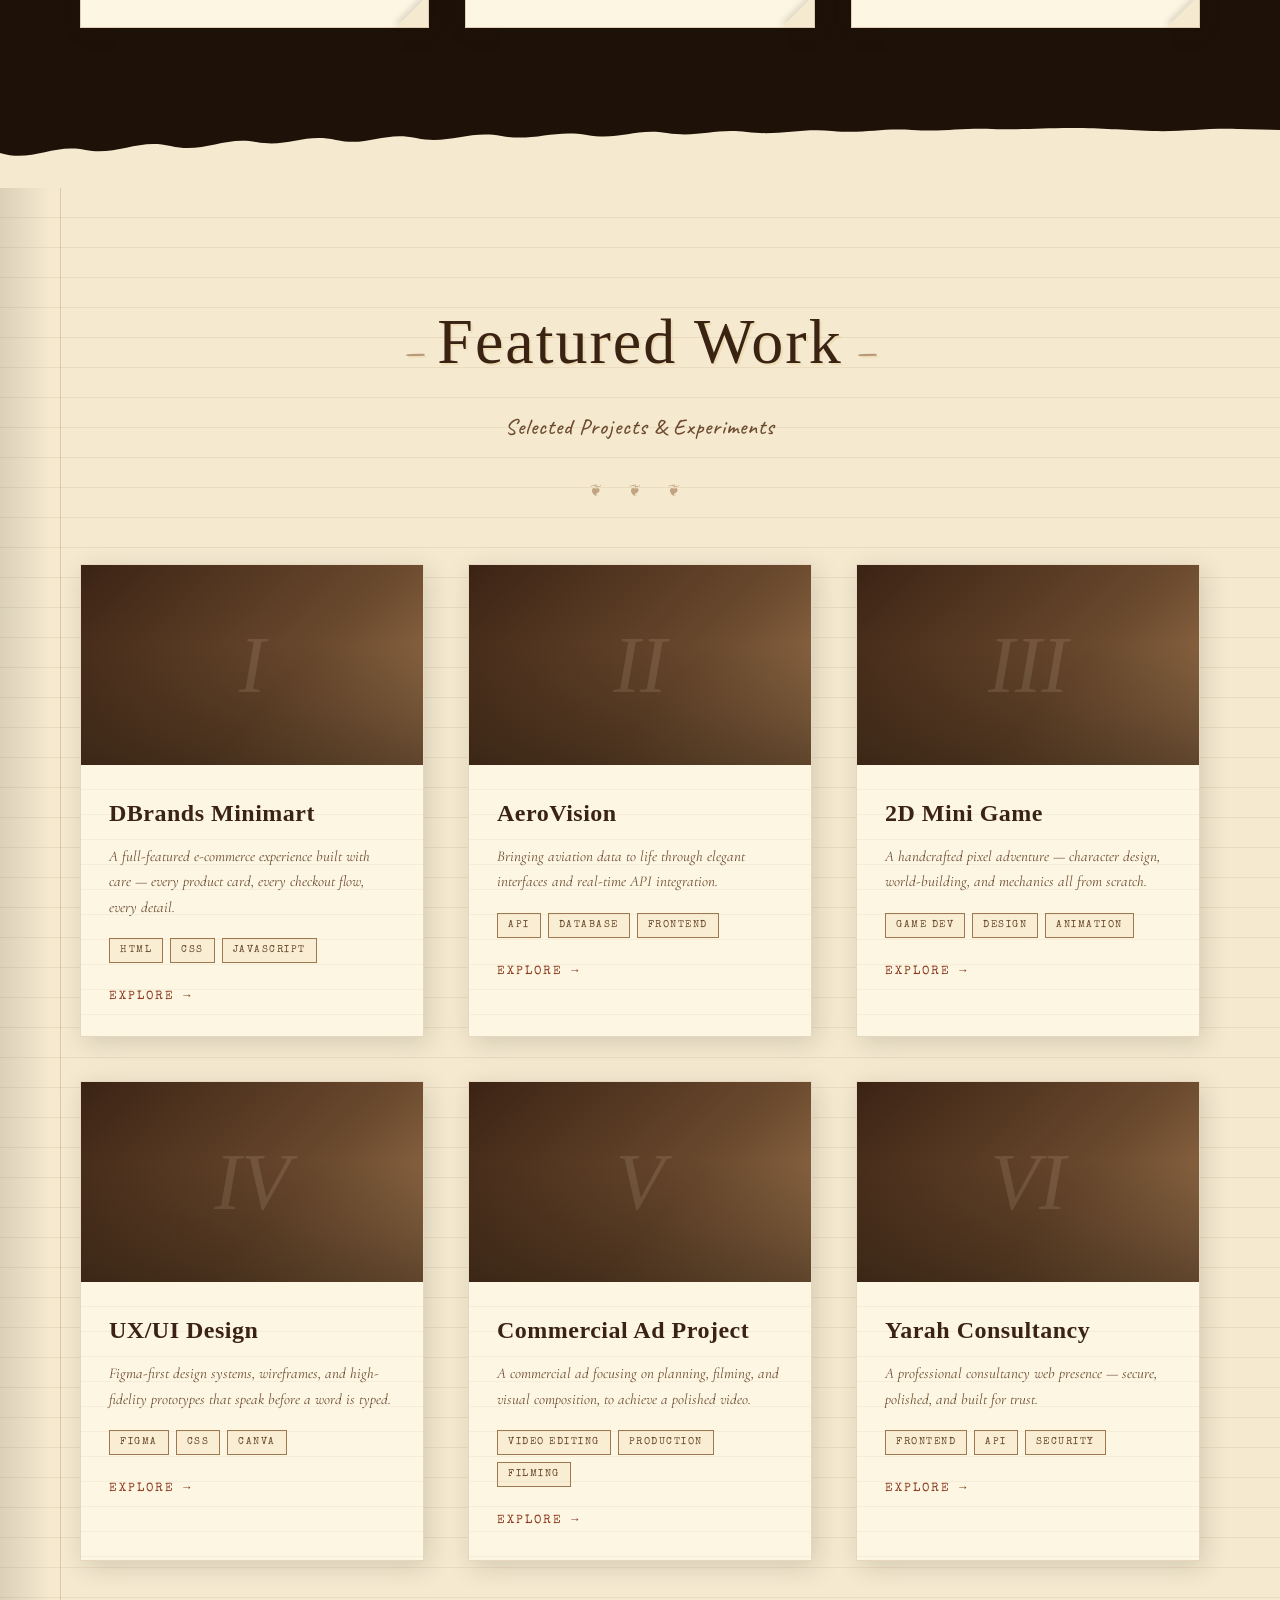
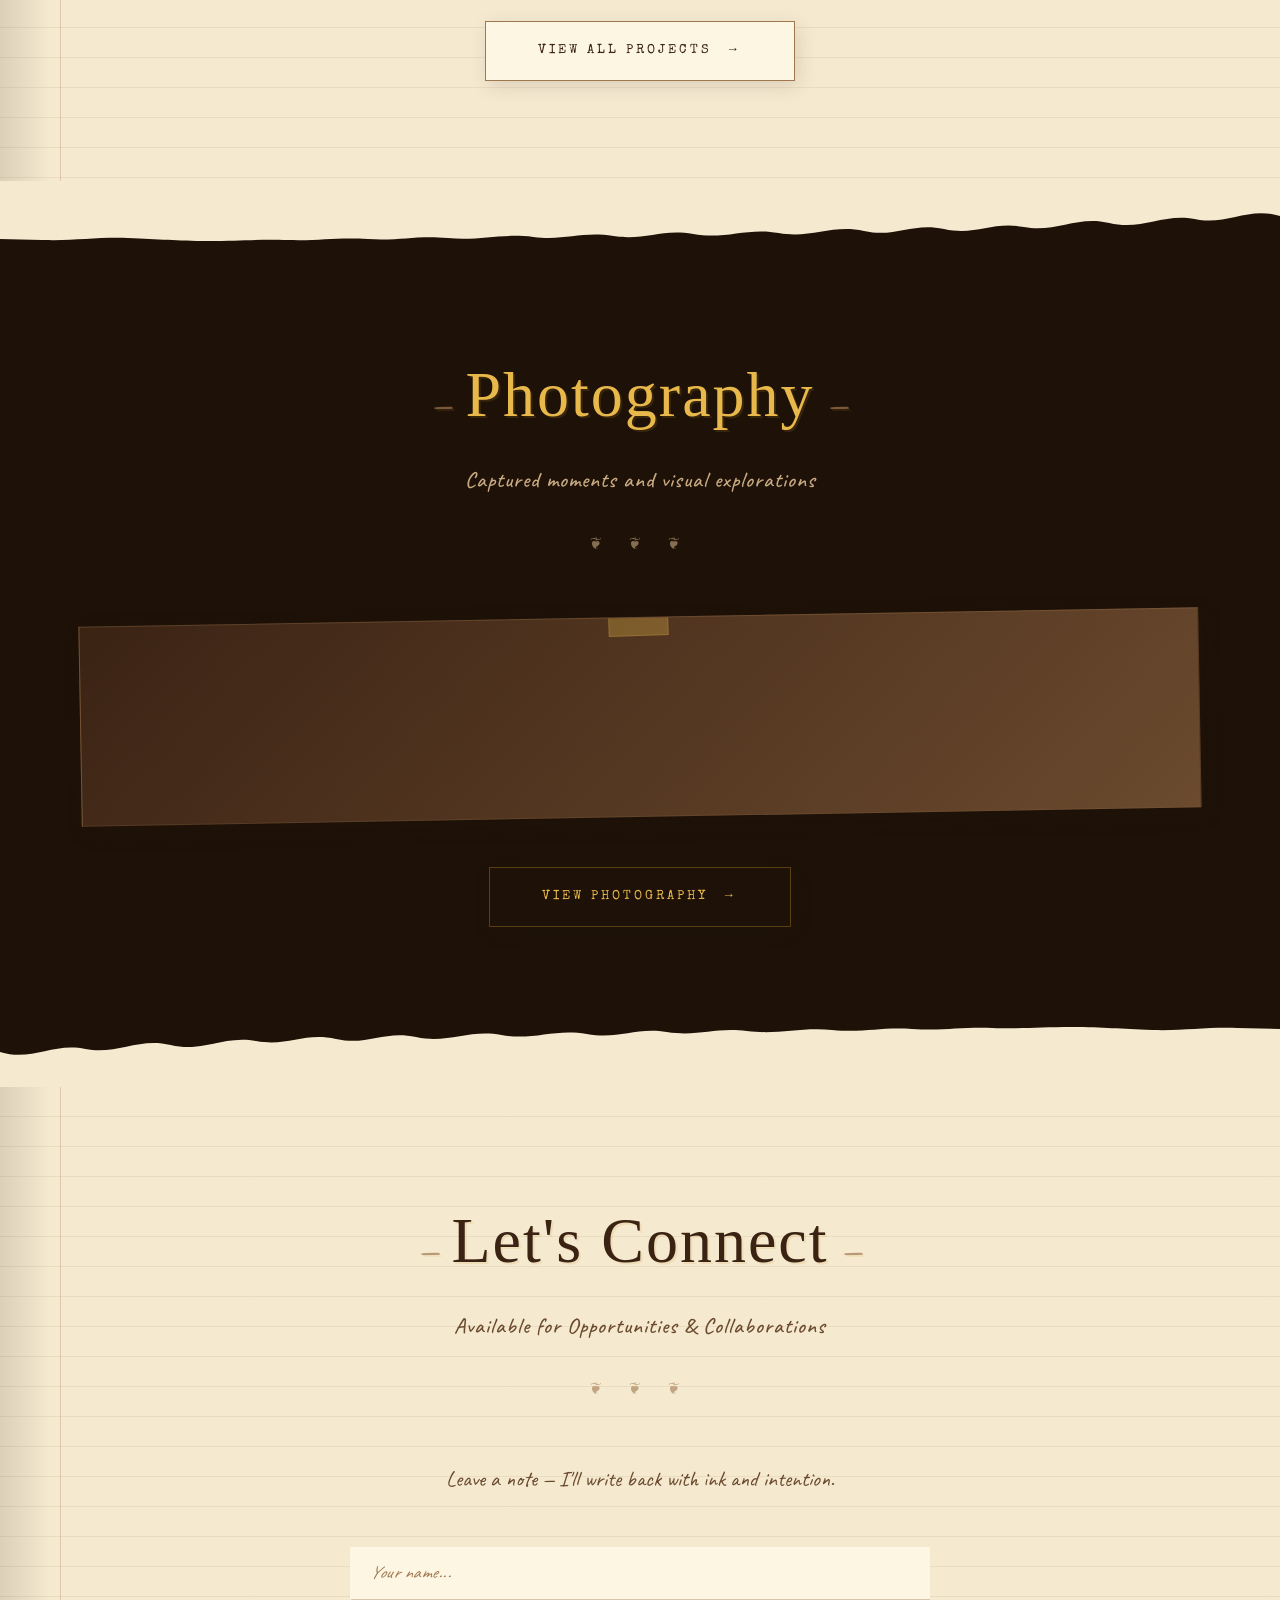
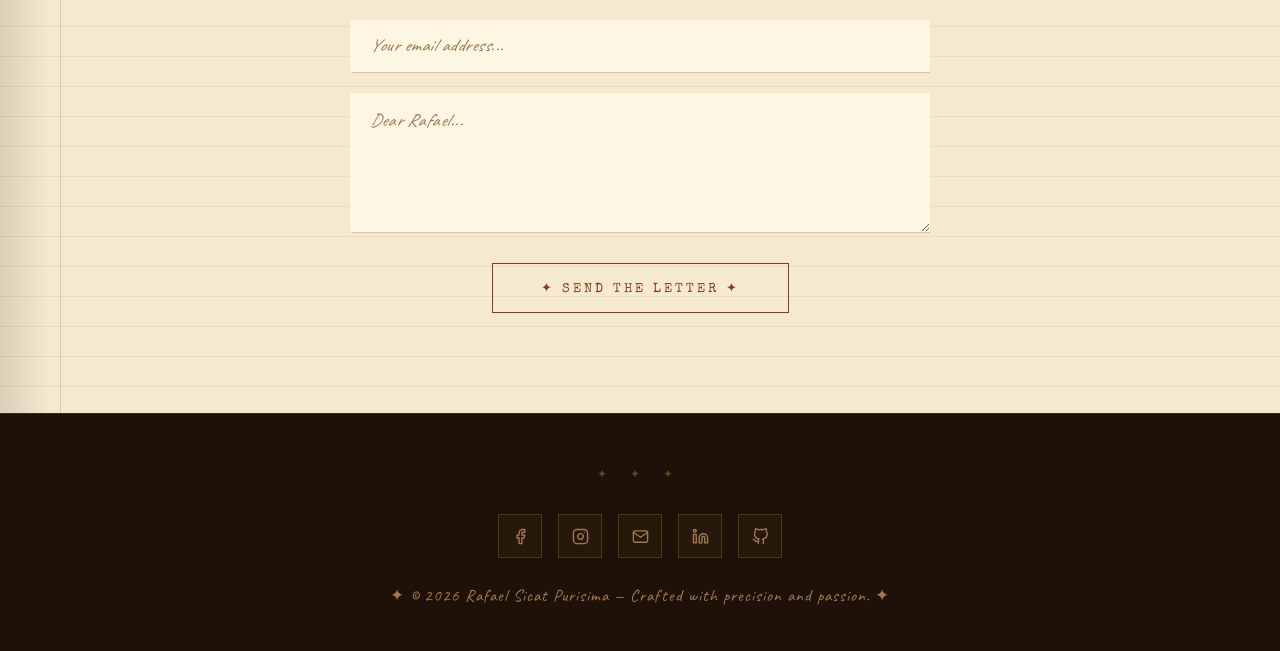
==== commit 28f3fb44: "Add files via upload" ====
--- a/index.html
+++ b/index.html
@@ -47,7 +47,7 @@
             <!-- PDF Viewer -->
             <div class="resume-viewer-wrap">
                 <iframe
-                    src="Media\_Rafael_Purisima_CV  (2).pdf"
+                    src="Media/_Rafael_Purisima_CV  (2).pdf"
                     class="resume-iframe"
                     title="Rafael Sicat Purisima — Résumé"
                 ></iframe>
@@ -55,11 +55,11 @@
 
             <!-- Actions -->
             <div class="resume-actions">
-                <a href="Media\_Rafael_Purisima_CV  (2).pdf" target="_blank" class="resume-action-btn resume-action-btn--view">
+                <a href="Media/_Rafael_Purisima_CV  (2).pdf" target="_blank" class="resume-action-btn resume-action-btn--view">
                     <svg width="15" height="15" viewBox="0 0 24 24" fill="none" stroke="currentColor" stroke-width="2"><path d="M1 12s4-8 11-8 11 8 11 8-4 8-11 8-11-8-11-8z"/><circle cx="12" cy="12" r="3"/></svg>
                     Open in New Tab
                 </a>
-                <a href="Media\_Rafael_Purisima_CV  (2).pdf" download="Rafael_Sicat_Purisima_Resume.pdf" class="resume-action-btn resume-action-btn--download">
+                <a href="Media/_Rafael_Purisima_CV  (2).pdf" download="Rafael_Sicat_Purisima_Resume.pdf" class="resume-action-btn resume-action-btn--download">
                     <svg width="15" height="15" viewBox="0 0 24 24" fill="none" stroke="currentColor" stroke-width="2"><path d="M21 15v4a2 2 0 0 1-2 2H5a2 2 0 0 1-2-2v-4"/><polyline points="7 10 12 15 17 10"/><line x1="12" y1="15" x2="12" y2="3"/></svg>
                     Download PDF
                 </a>
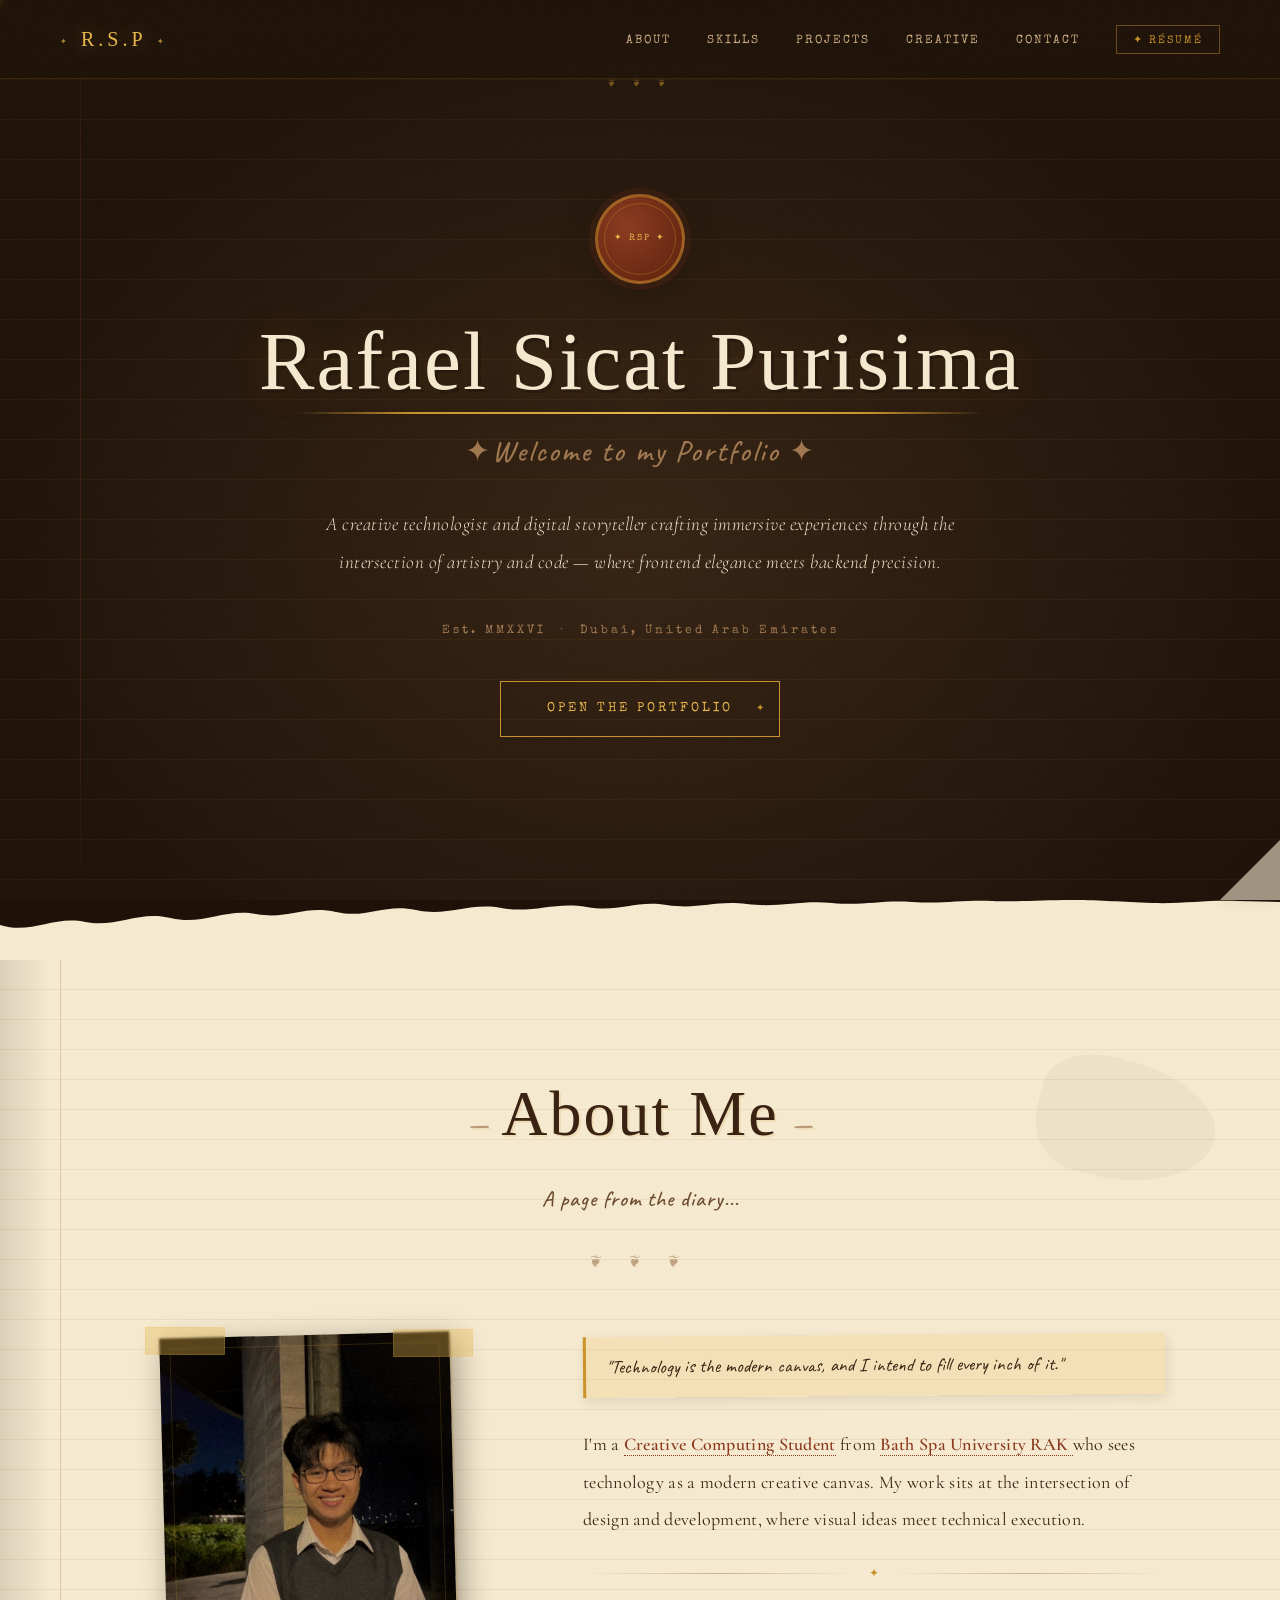
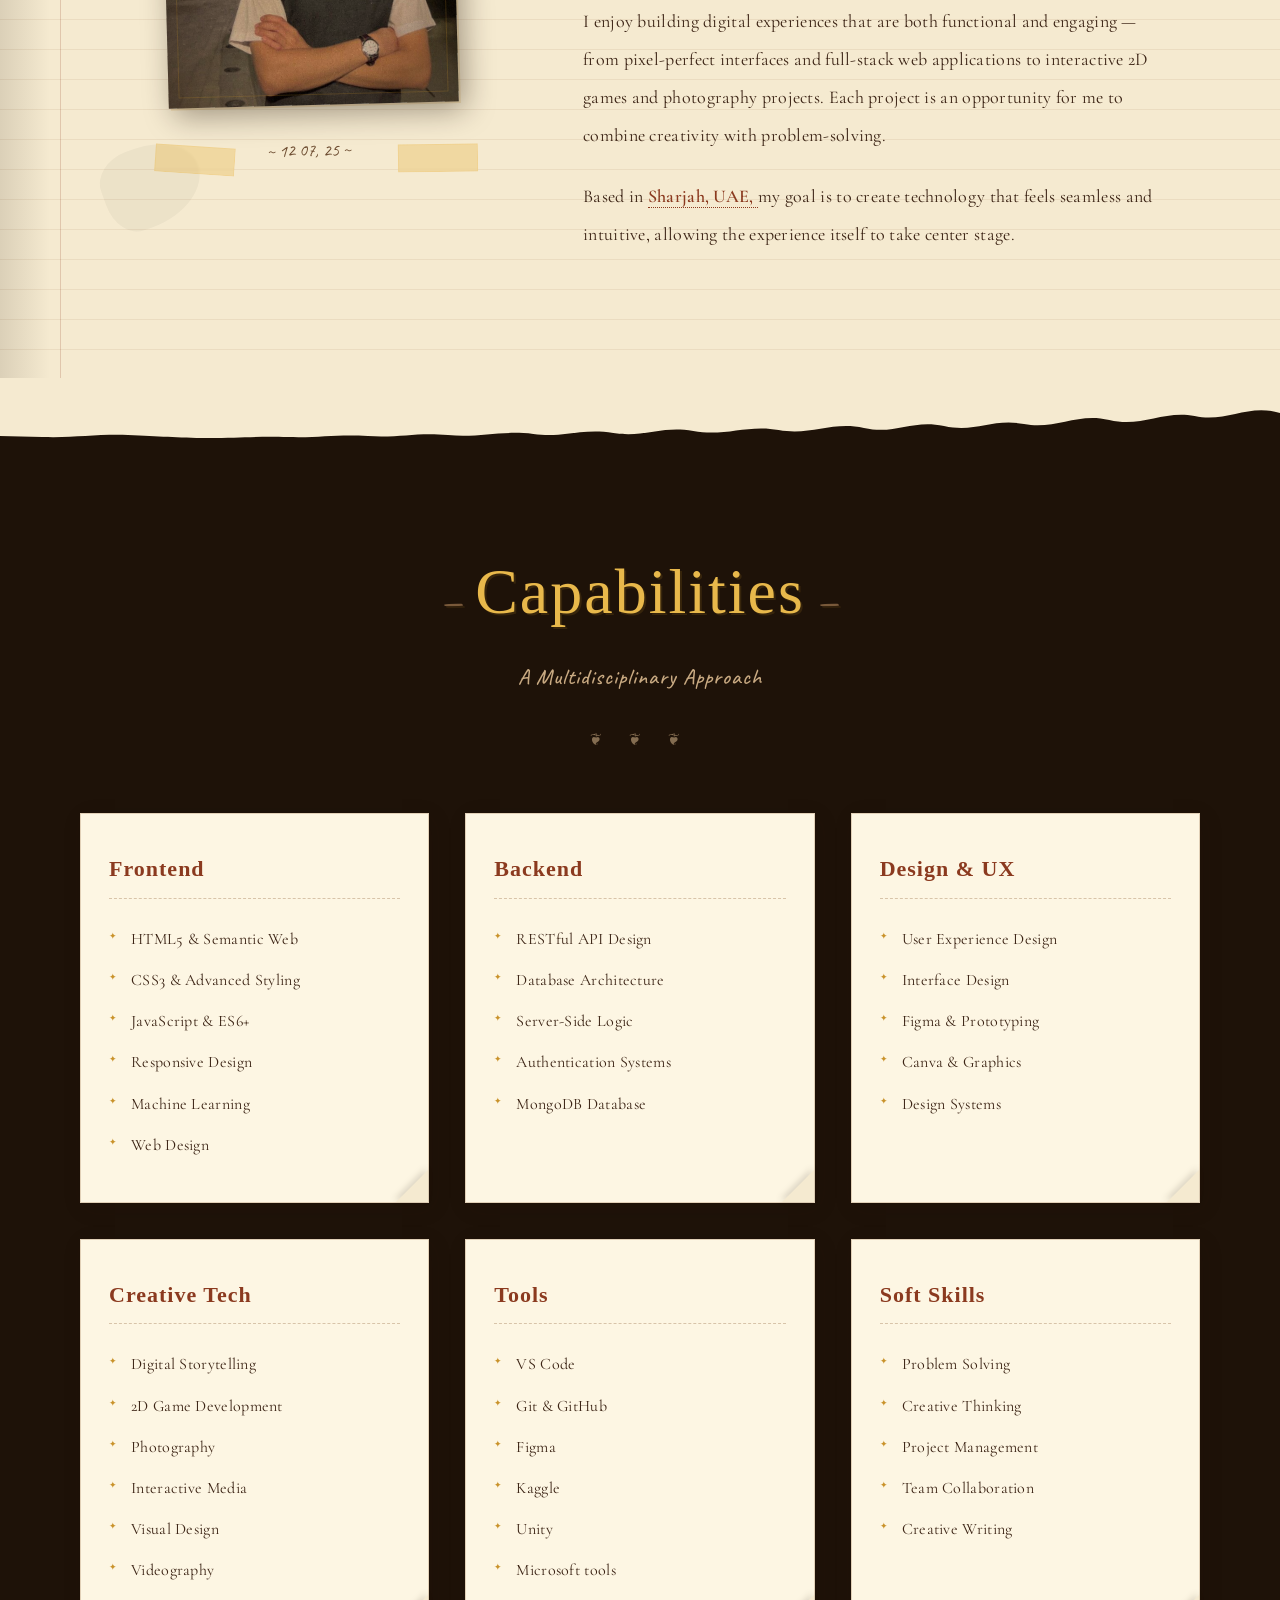
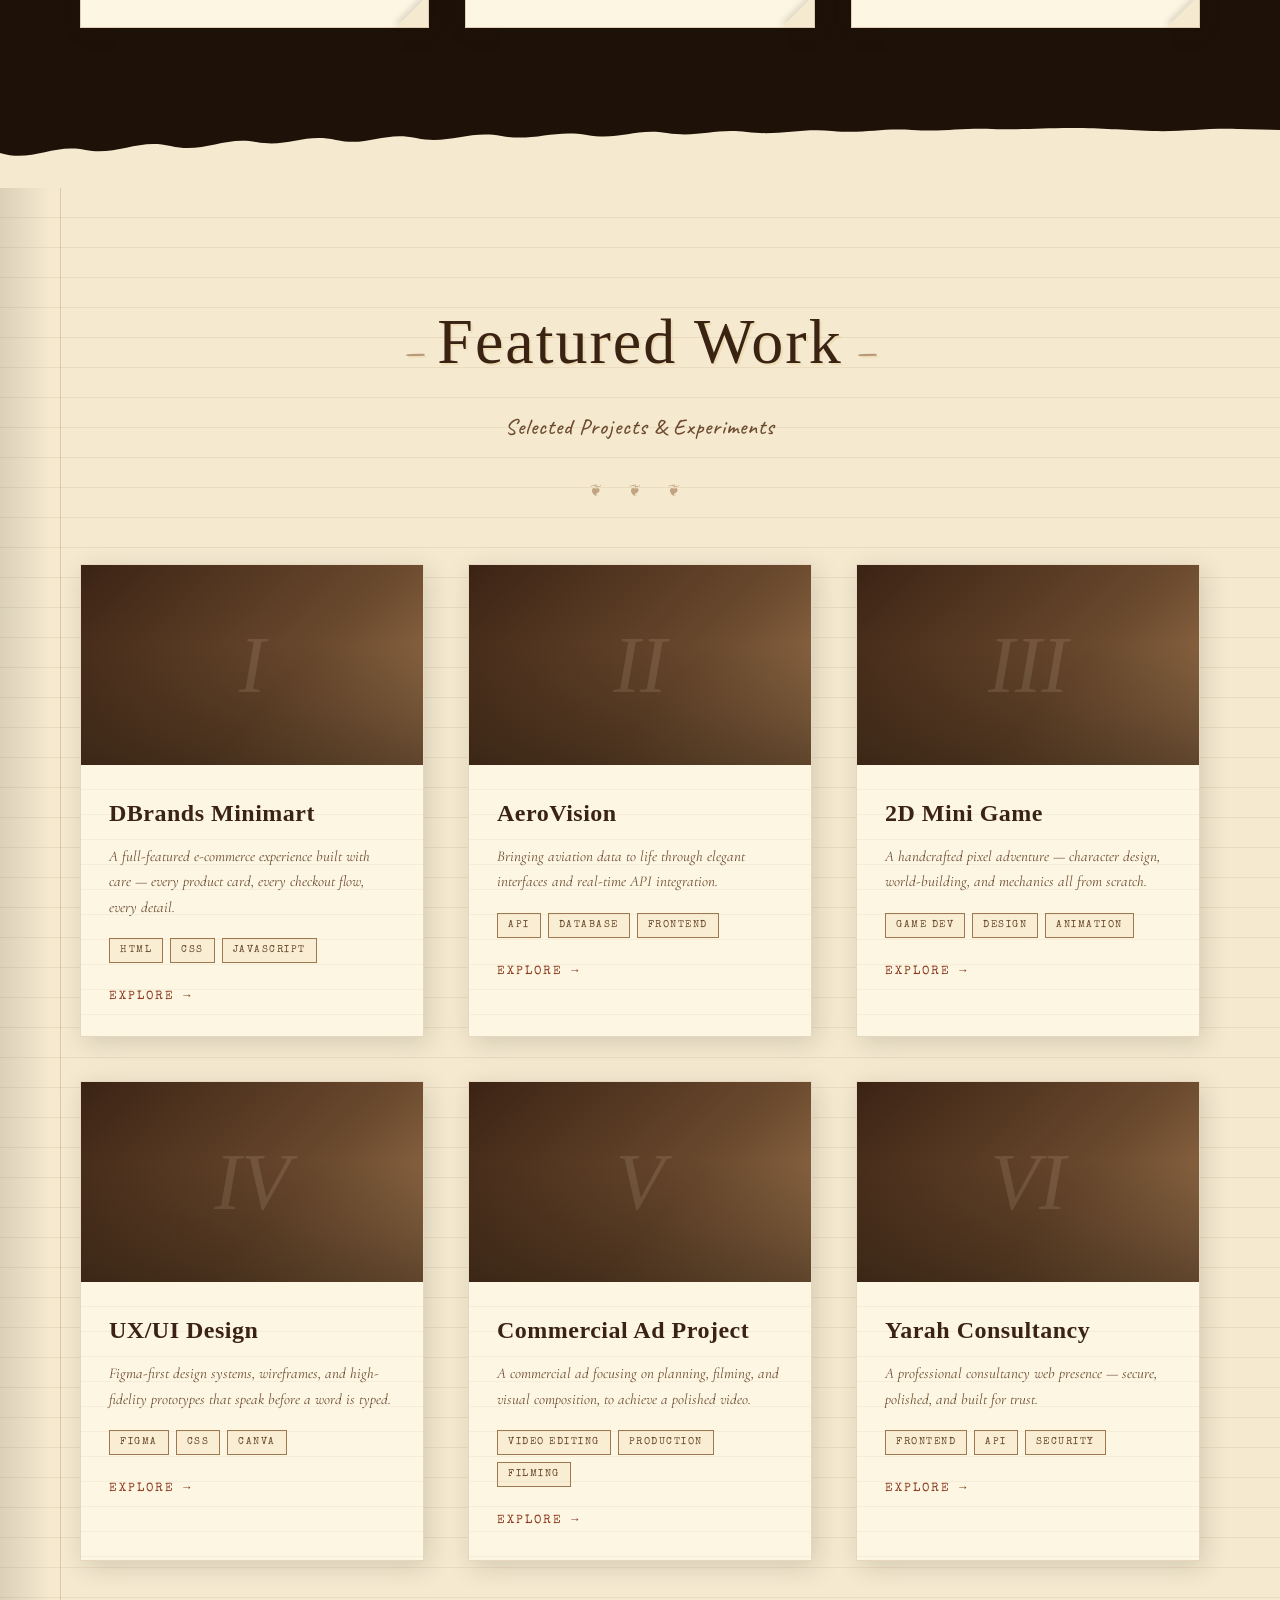
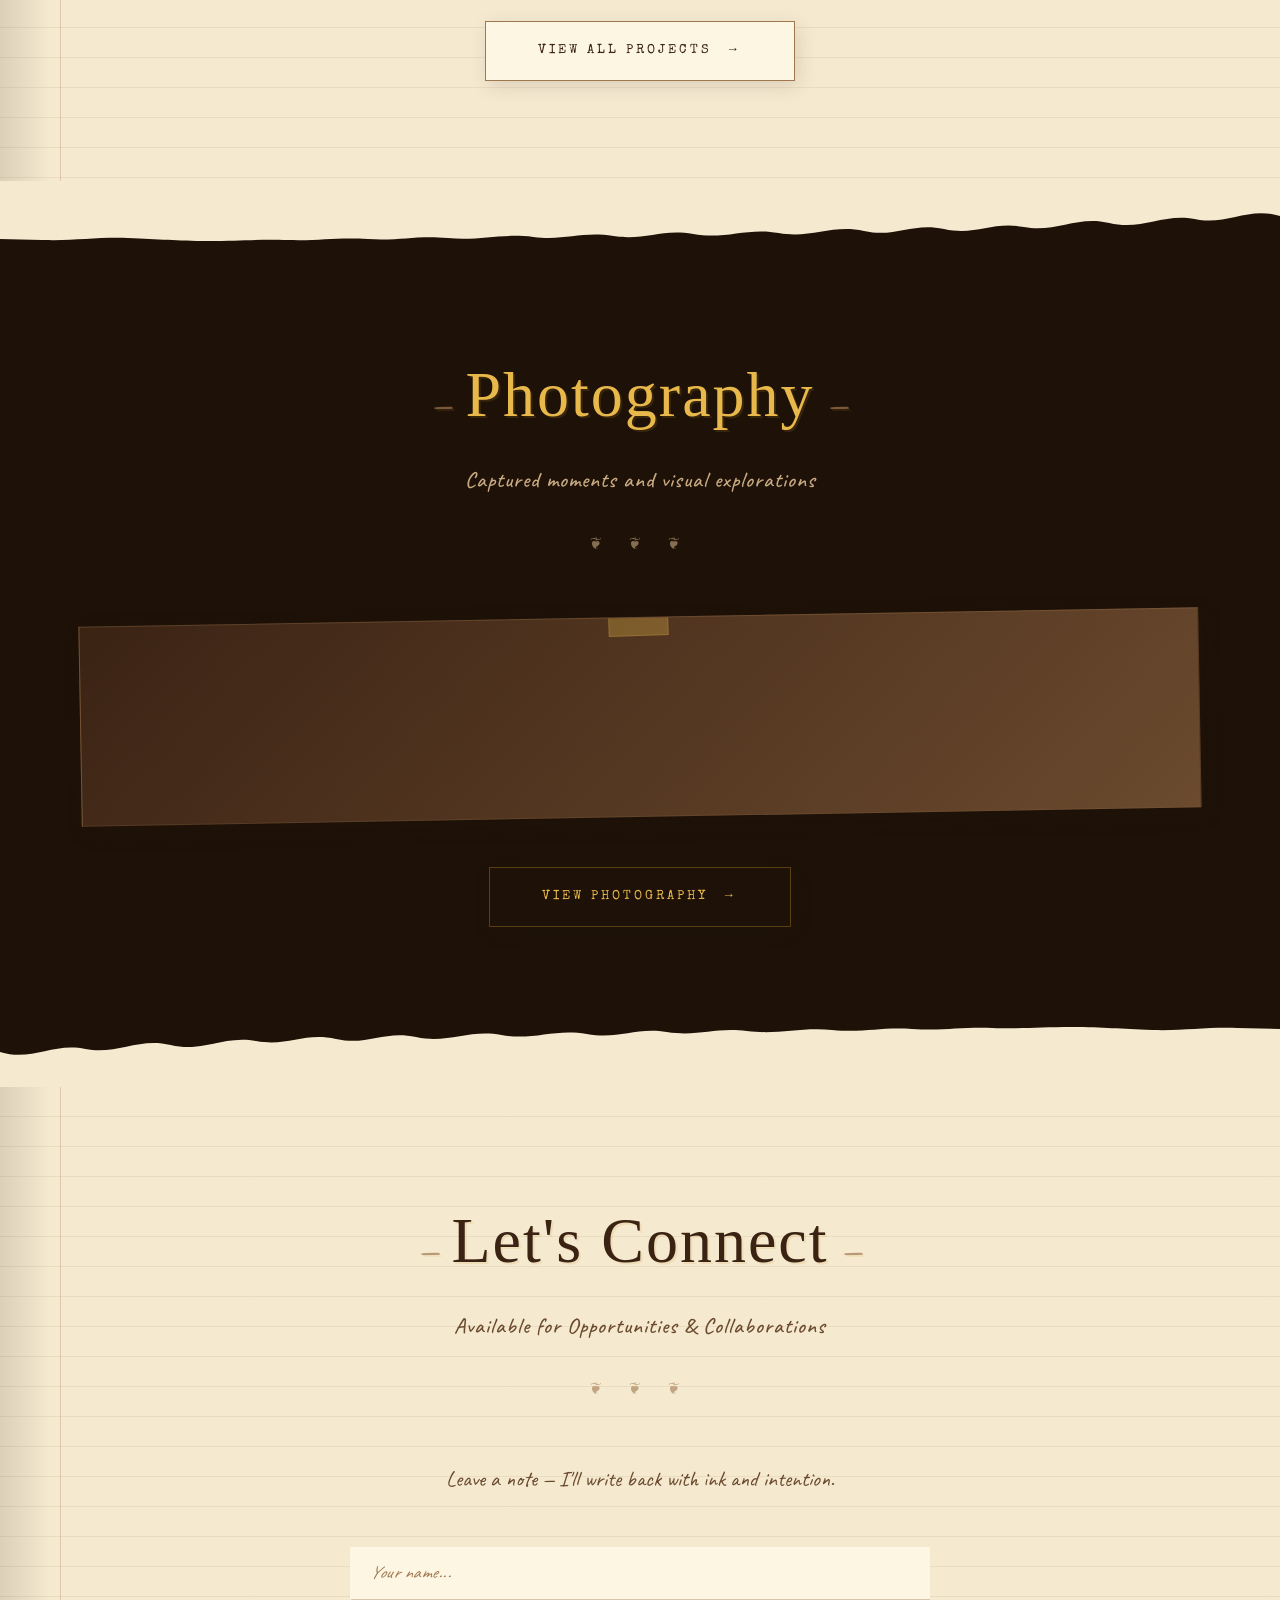
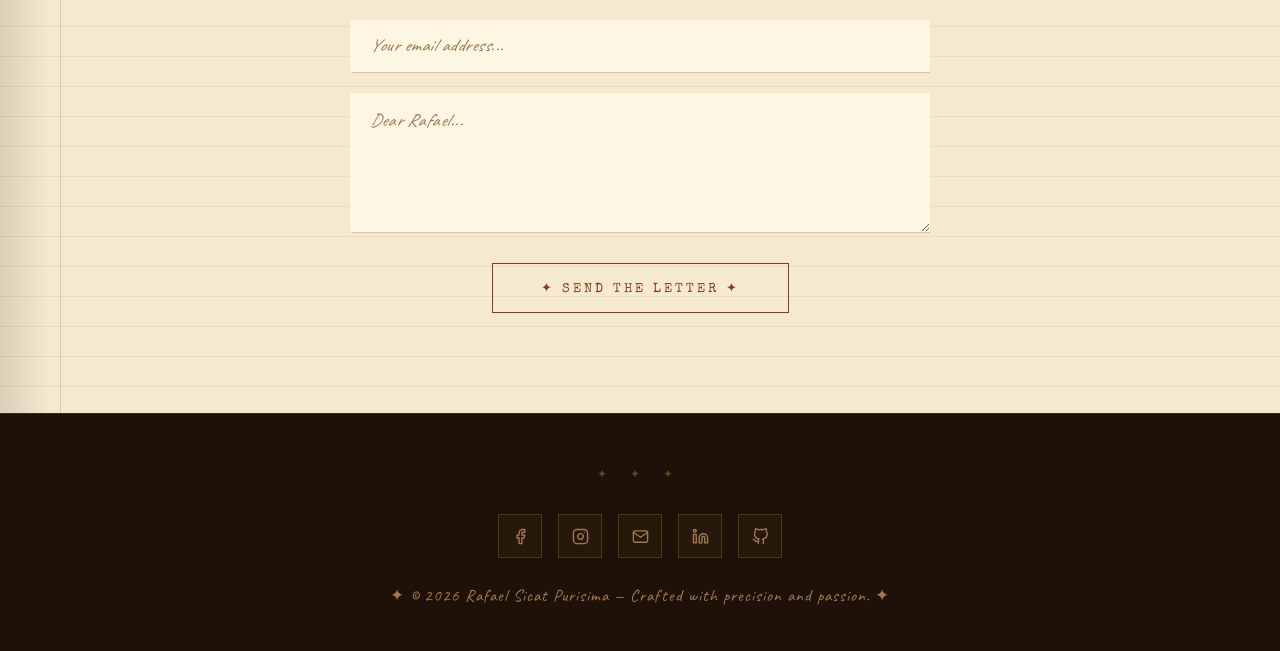
==== commit 20341529: "Update index.html" ====
--- a/index.html
+++ b/index.html
@@ -47,7 +47,7 @@
             <!-- PDF Viewer -->
             <div class="resume-viewer-wrap">
                 <iframe
-                    src="Media/_Rafael_Purisima_CV  (2).pdf"
+                    src="Media\RafaelPurisima.pdf"
                     class="resume-iframe"
                     title="Rafael Sicat Purisima — Résumé"
                 ></iframe>
@@ -55,11 +55,11 @@
 
             <!-- Actions -->
             <div class="resume-actions">
-                <a href="Media/_Rafael_Purisima_CV  (2).pdf" target="_blank" class="resume-action-btn resume-action-btn--view">
+                <a href="Media\RafaelPurisima.pdf" target="_blank" class="resume-action-btn resume-action-btn--view">
                     <svg width="15" height="15" viewBox="0 0 24 24" fill="none" stroke="currentColor" stroke-width="2"><path d="M1 12s4-8 11-8 11 8 11 8-4 8-11 8-11-8-11-8z"/><circle cx="12" cy="12" r="3"/></svg>
                     Open in New Tab
                 </a>
-                <a href="Media/_Rafael_Purisima_CV  (2).pdf" download="Rafael_Sicat_Purisima_Resume.pdf" class="resume-action-btn resume-action-btn--download">
+                <a href="Media\RafaelPurisima.pdf" download="Rafael_Sicat_Purisima_Resume.pdf" class="resume-action-btn resume-action-btn--download">
                     <svg width="15" height="15" viewBox="0 0 24 24" fill="none" stroke="currentColor" stroke-width="2"><path d="M21 15v4a2 2 0 0 1-2 2H5a2 2 0 0 1-2-2v-4"/><polyline points="7 10 12 15 17 10"/><line x1="12" y1="15" x2="12" y2="3"/></svg>
                     Download PDF
                 </a>
@@ -429,4 +429,4 @@
 
     <script src="index.js"></script>
 </body>
-</html>+</html>
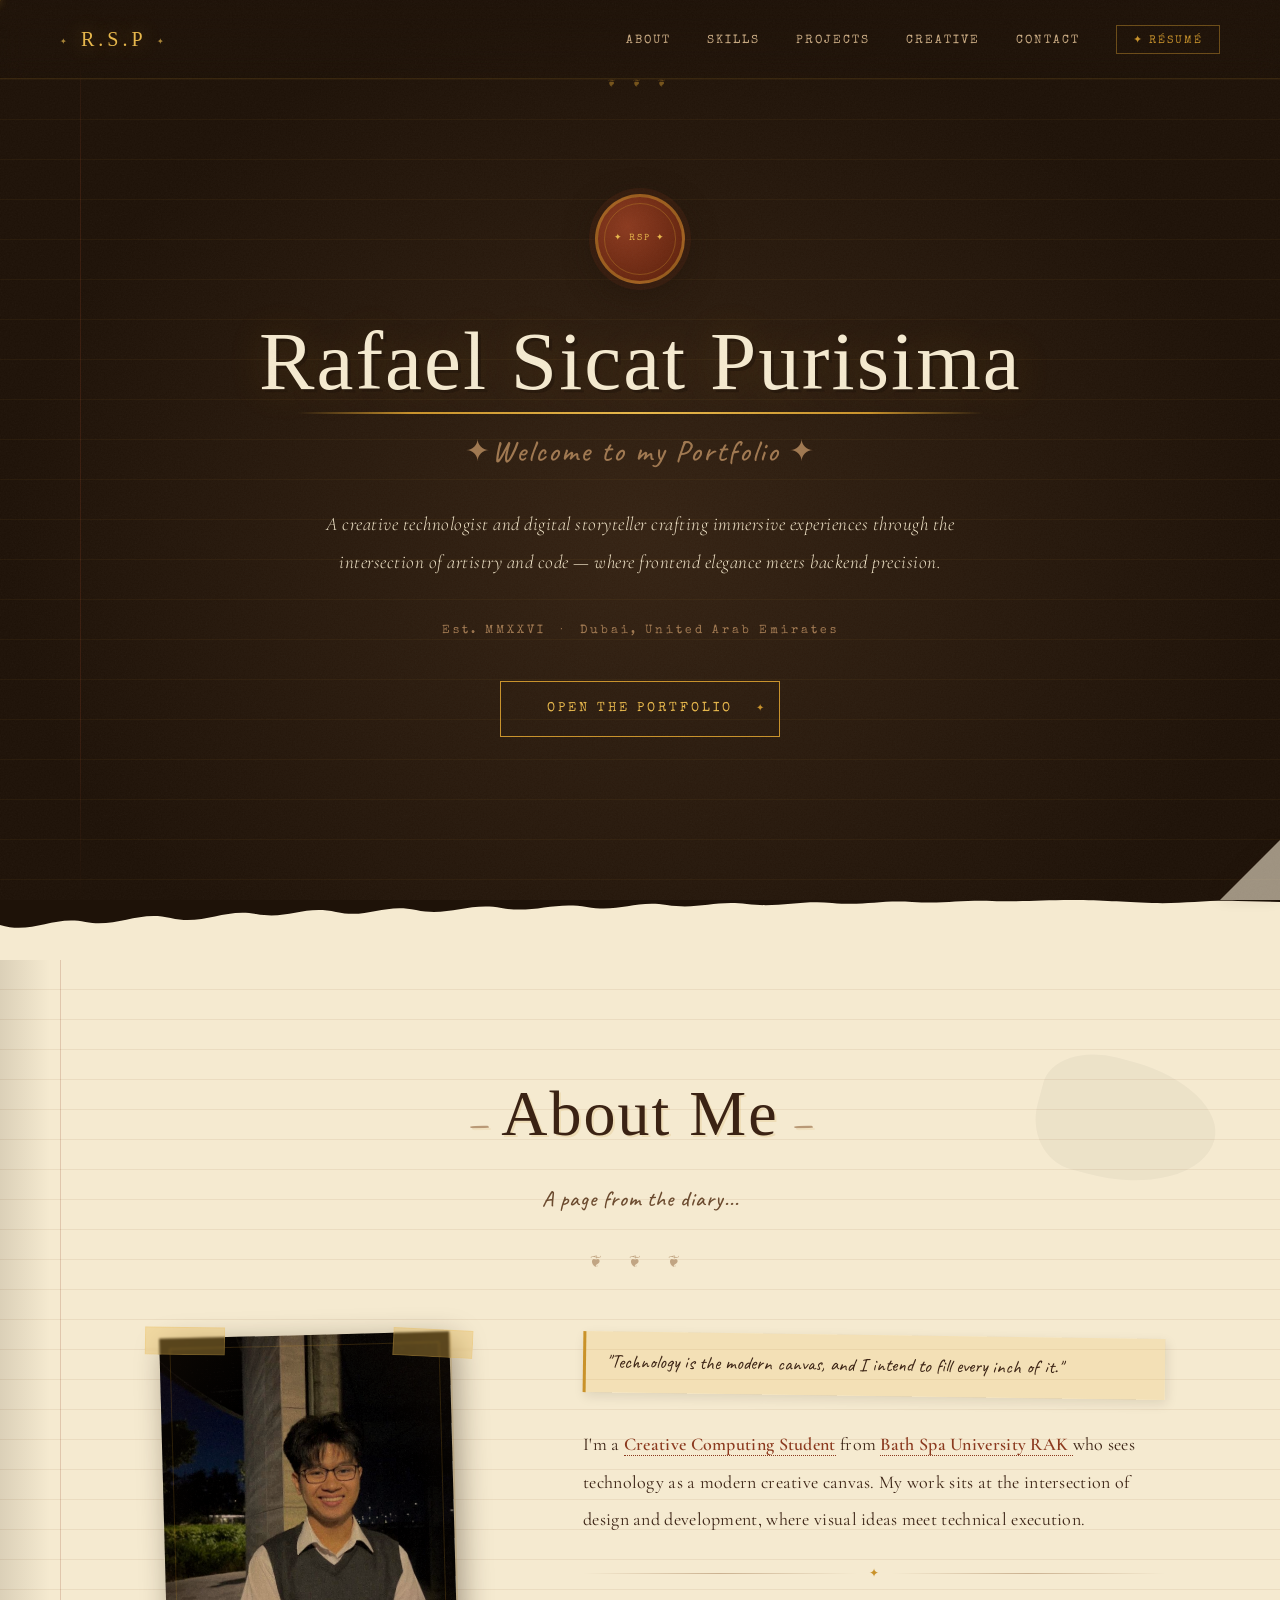
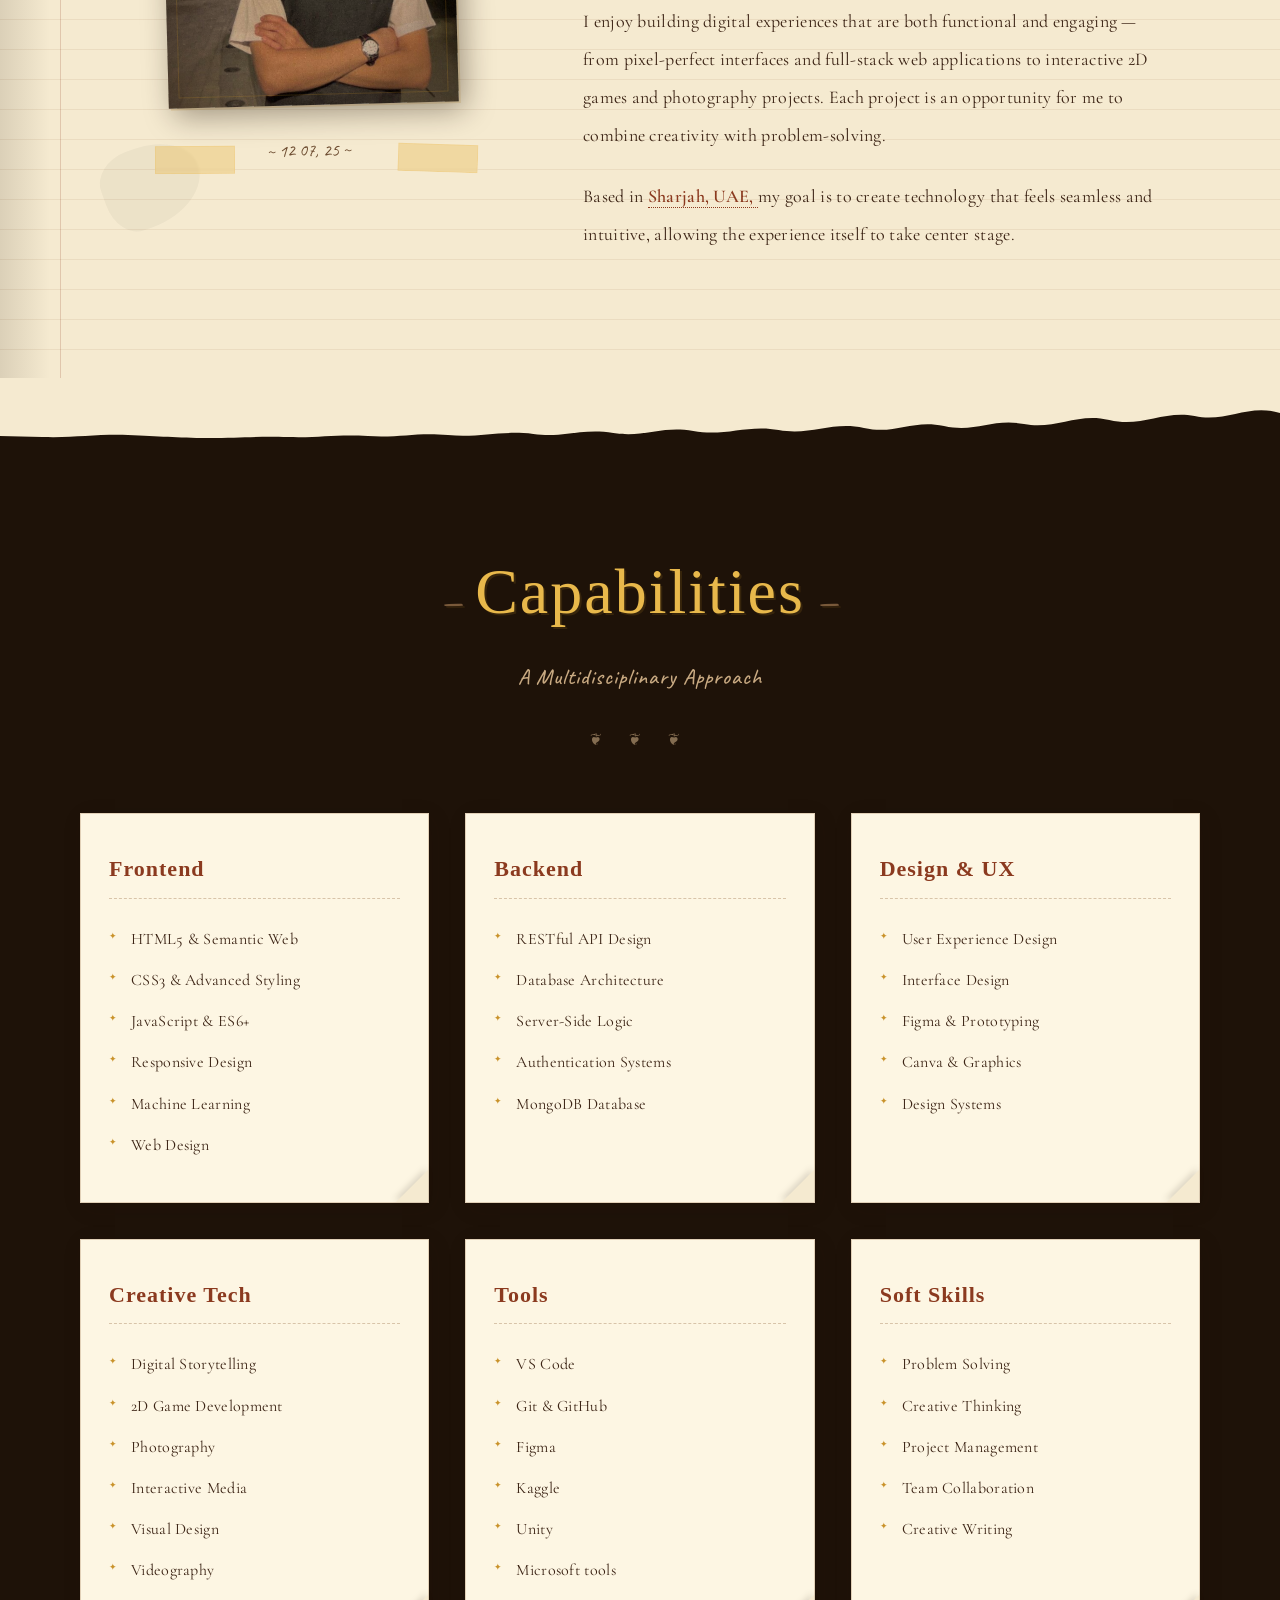
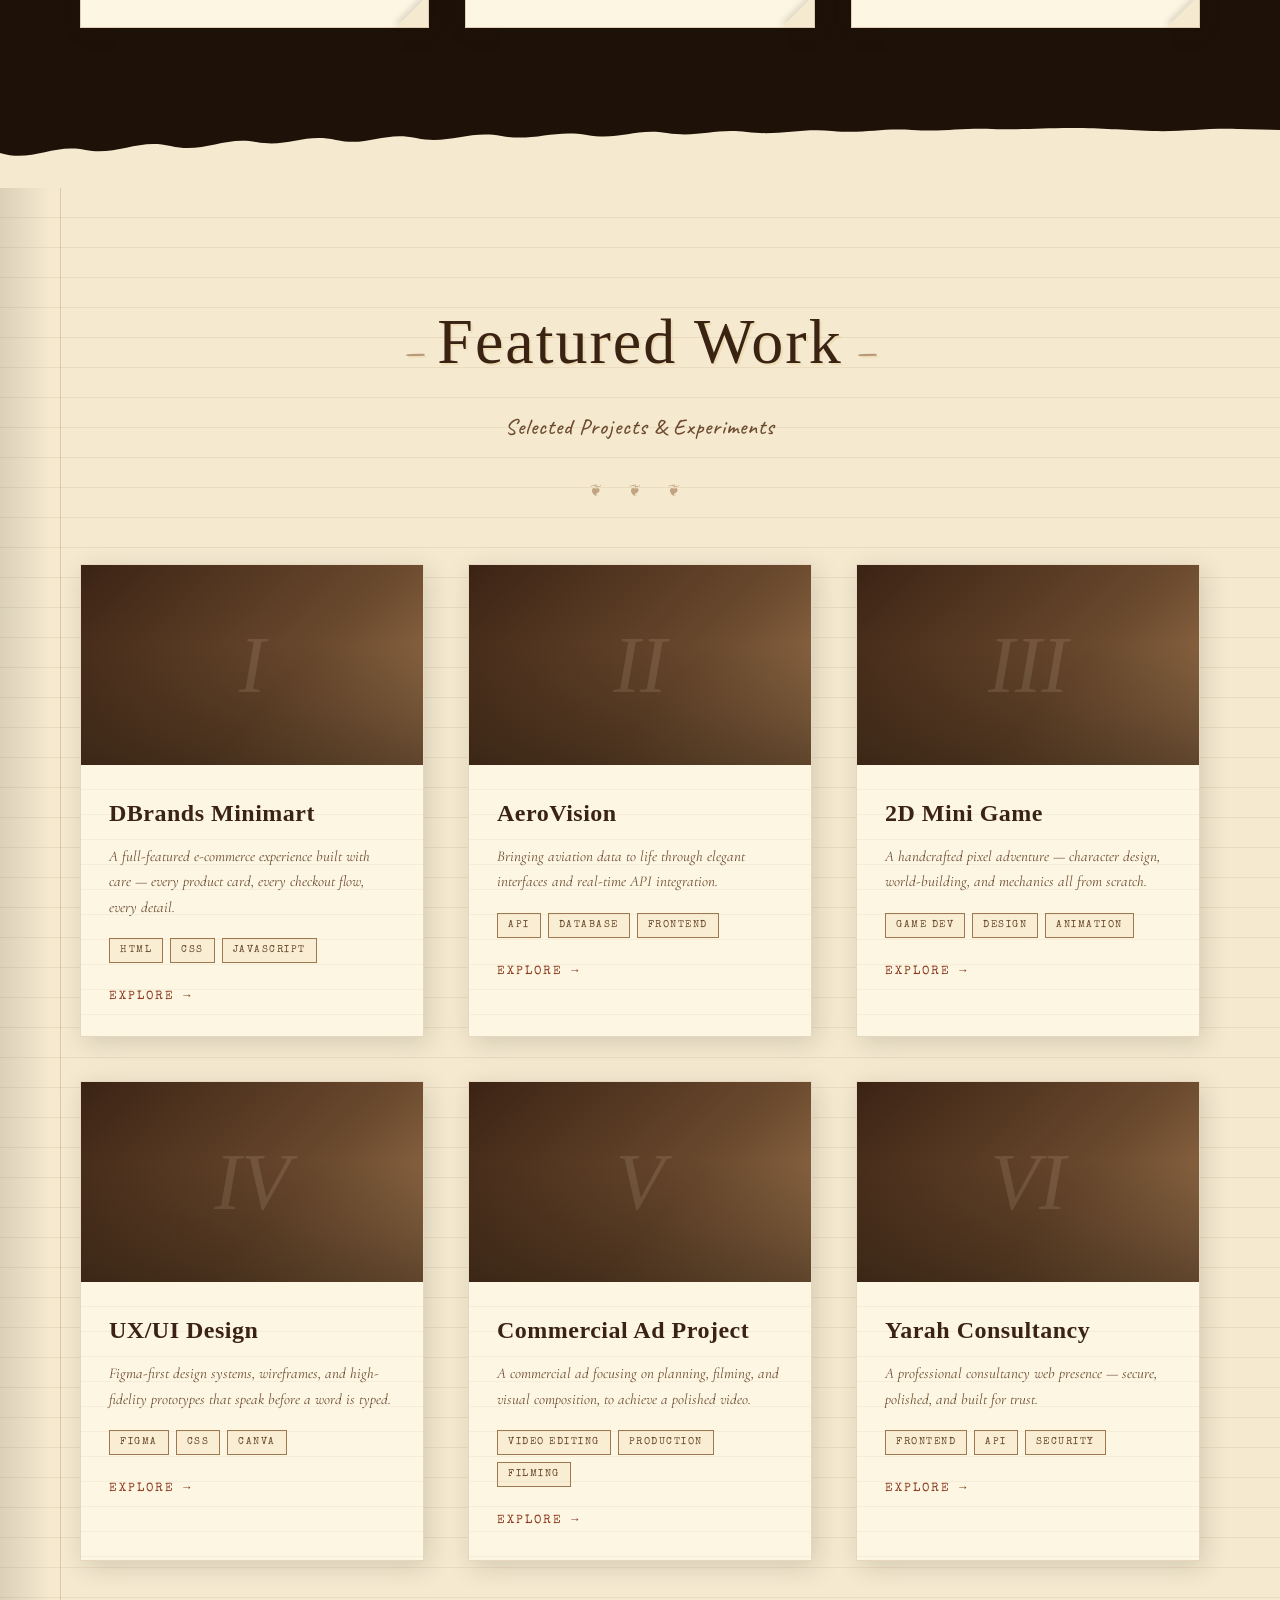
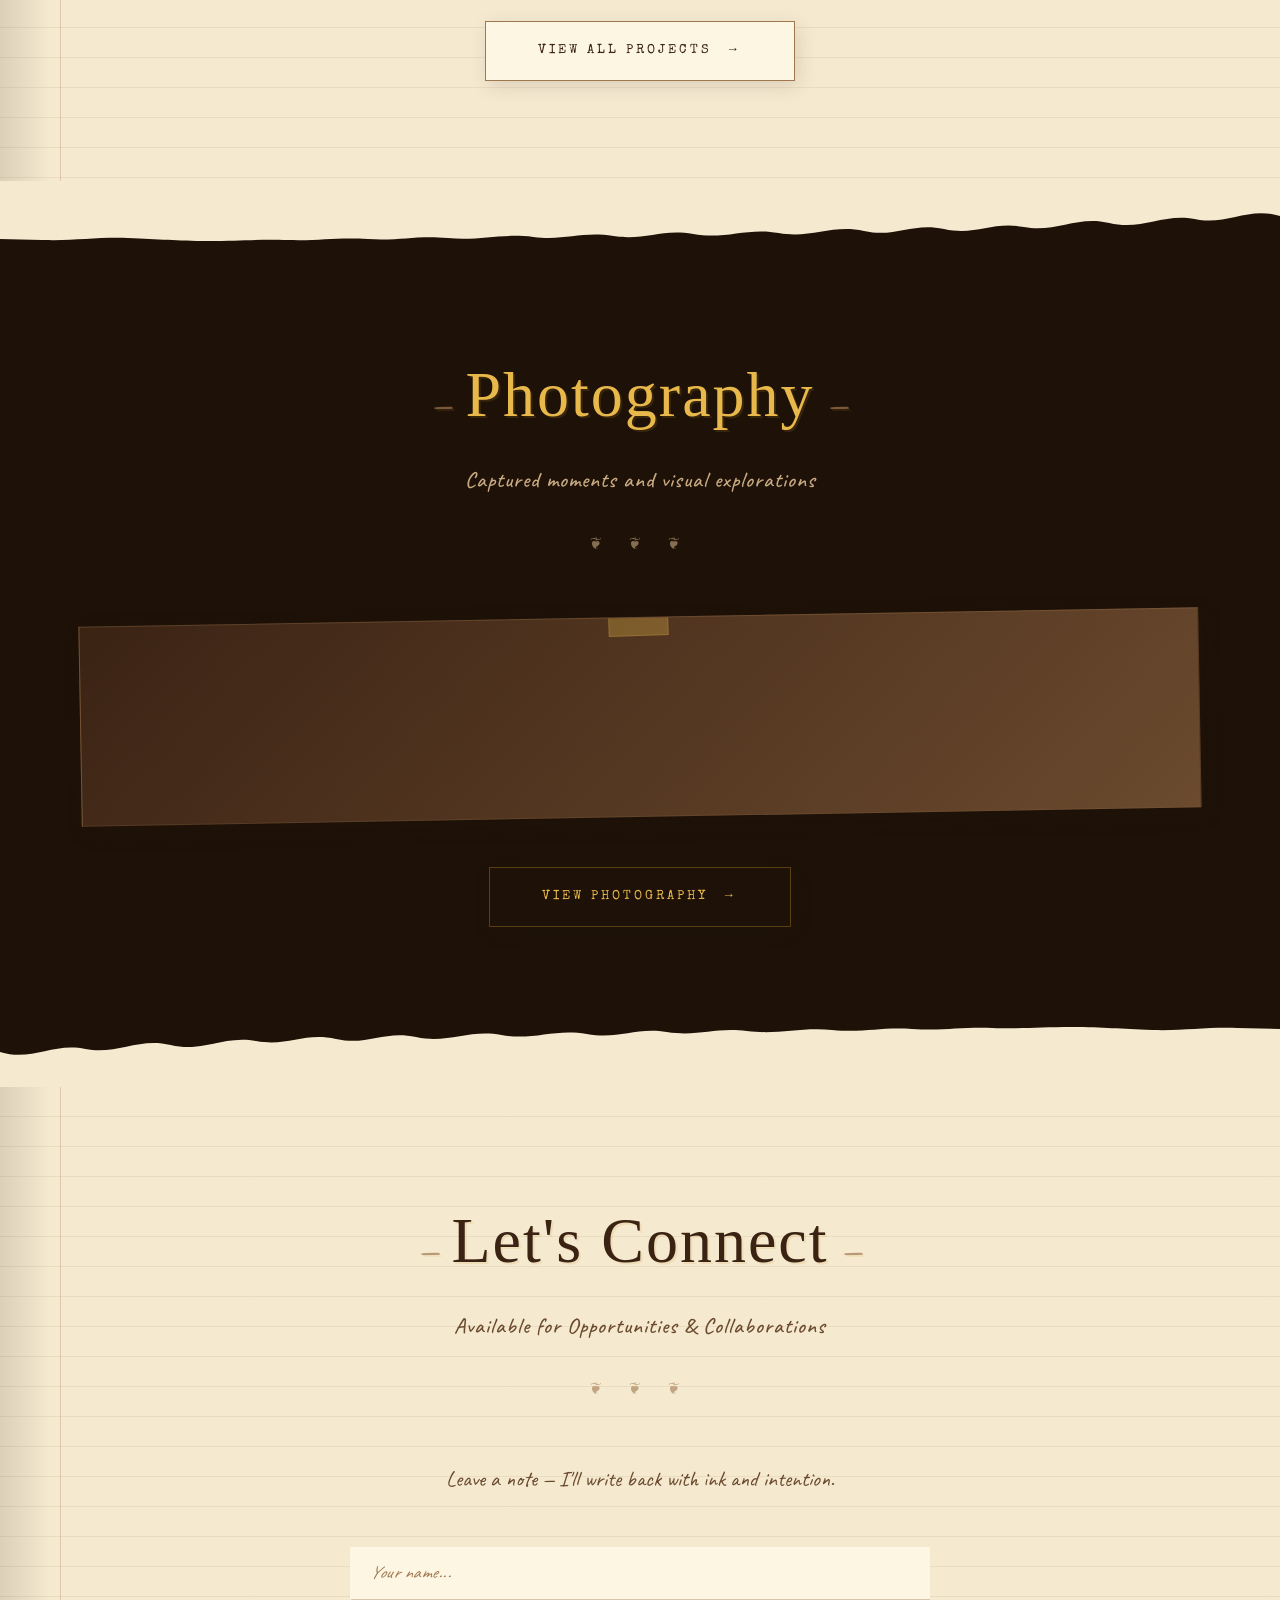
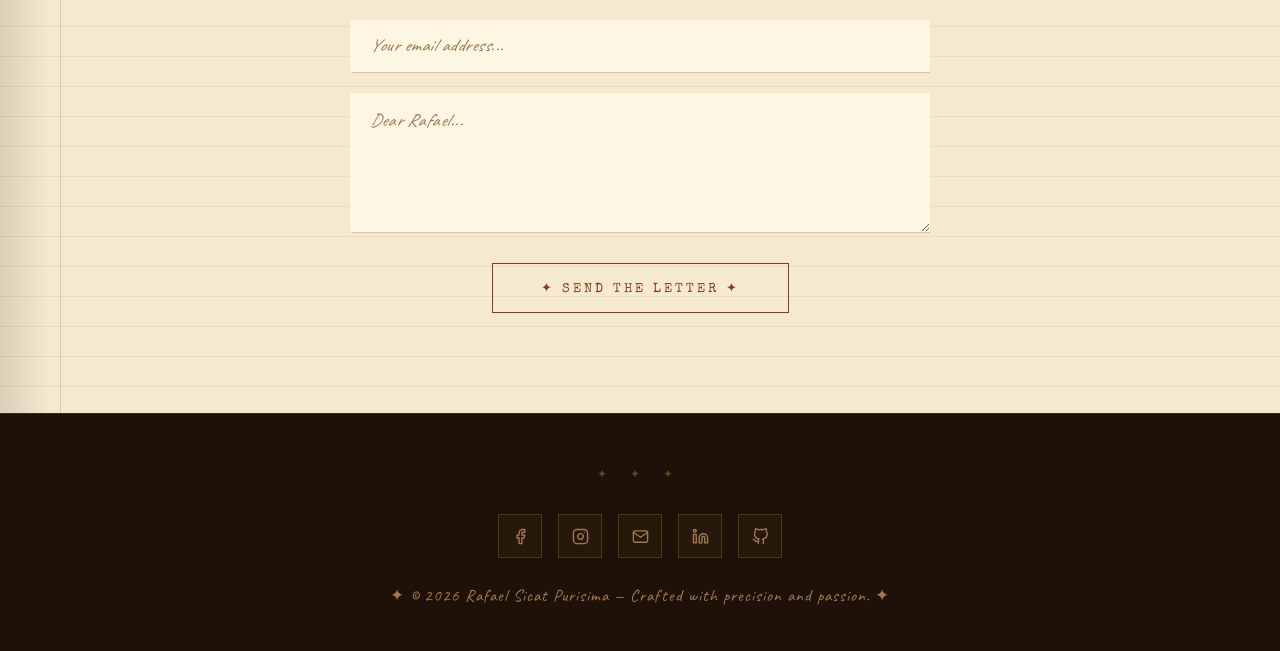
==== commit b66972ba: "Update index.html" ====
--- a/index.html
+++ b/index.html
@@ -405,10 +405,10 @@
     <!-- ==================== FOOTER ==================== -->
     <footer>
         <div class="footer-socials">
-            <a href="https://www.facebook.com/rafael.purisima.29" target="_blank" title="Facebook">
+            <a href="https://www.facebook.com/share/1Jf7E5bhRx/?mibextid=wwXIfr" target="_blank" title="Facebook">
                 <svg viewBox="0 0 24 24" fill="none" stroke="currentColor" stroke-width="2" stroke-linecap="round" stroke-linejoin="round"><path d="M18 2h-3a5 5 0 0 0-5 5v3H7v4h3v8h4v-8h3l1-4h-4V7a1 1 0 0 1 1-1h3z"/></svg>
             </a>
-            <a href="https://www.linkedin.com/in/rafael-purisima-316452318/" target="_blank" title="Instagram">
+            <a href="https://www.instagram.com/rafael_purisima/" target="_blank" title="Instagram">
                 <svg viewBox="0 0 24 24" fill="none" stroke="currentColor" stroke-width="2" stroke-linecap="round" stroke-linejoin="round"><rect x="2" y="2" width="20" height="20" rx="5" ry="5"/><path d="M16 11.37A4 4 0 1 1 12.63 8 4 4 0 0 1 16 11.37z"/><line x1="17.5" y1="6.5" x2="17.51" y2="6.5"/></svg>
             </a>
             <a href="mailto:purisimarafael4@gmail.com" title="Email Me">
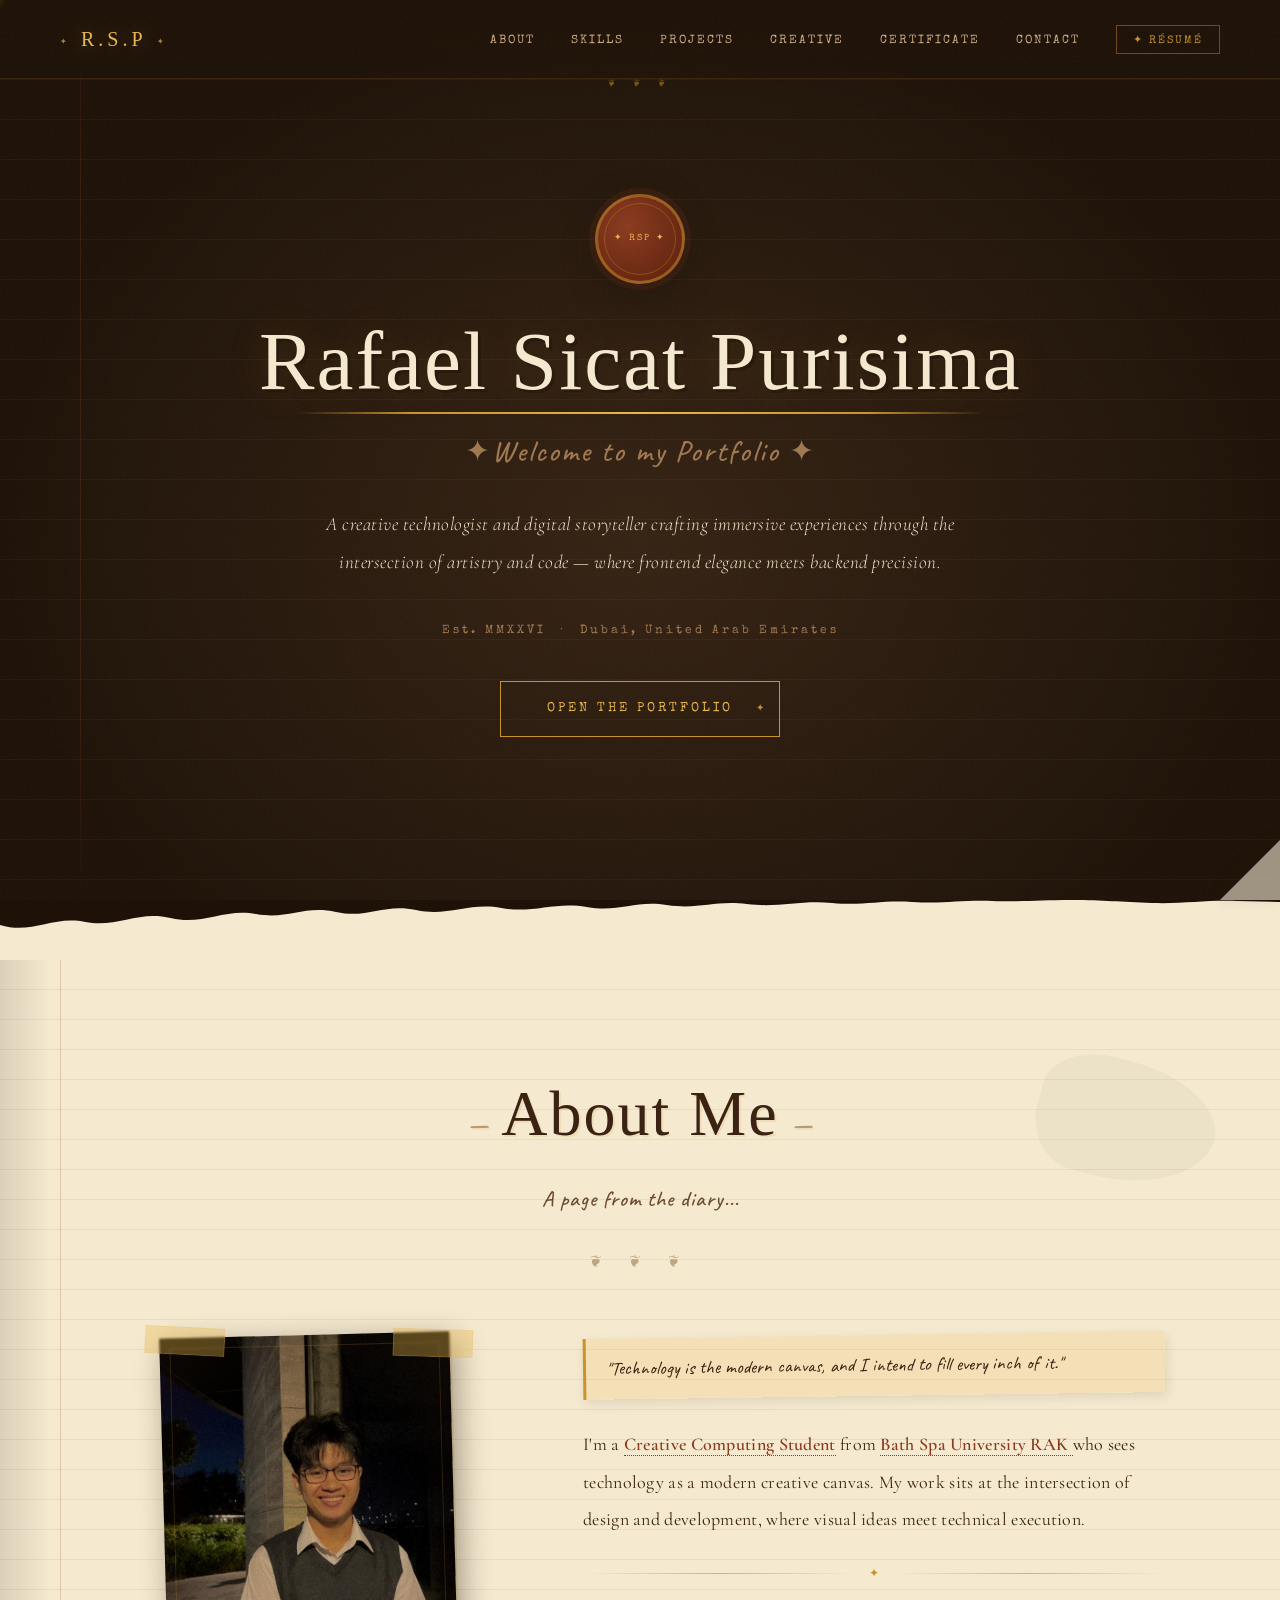
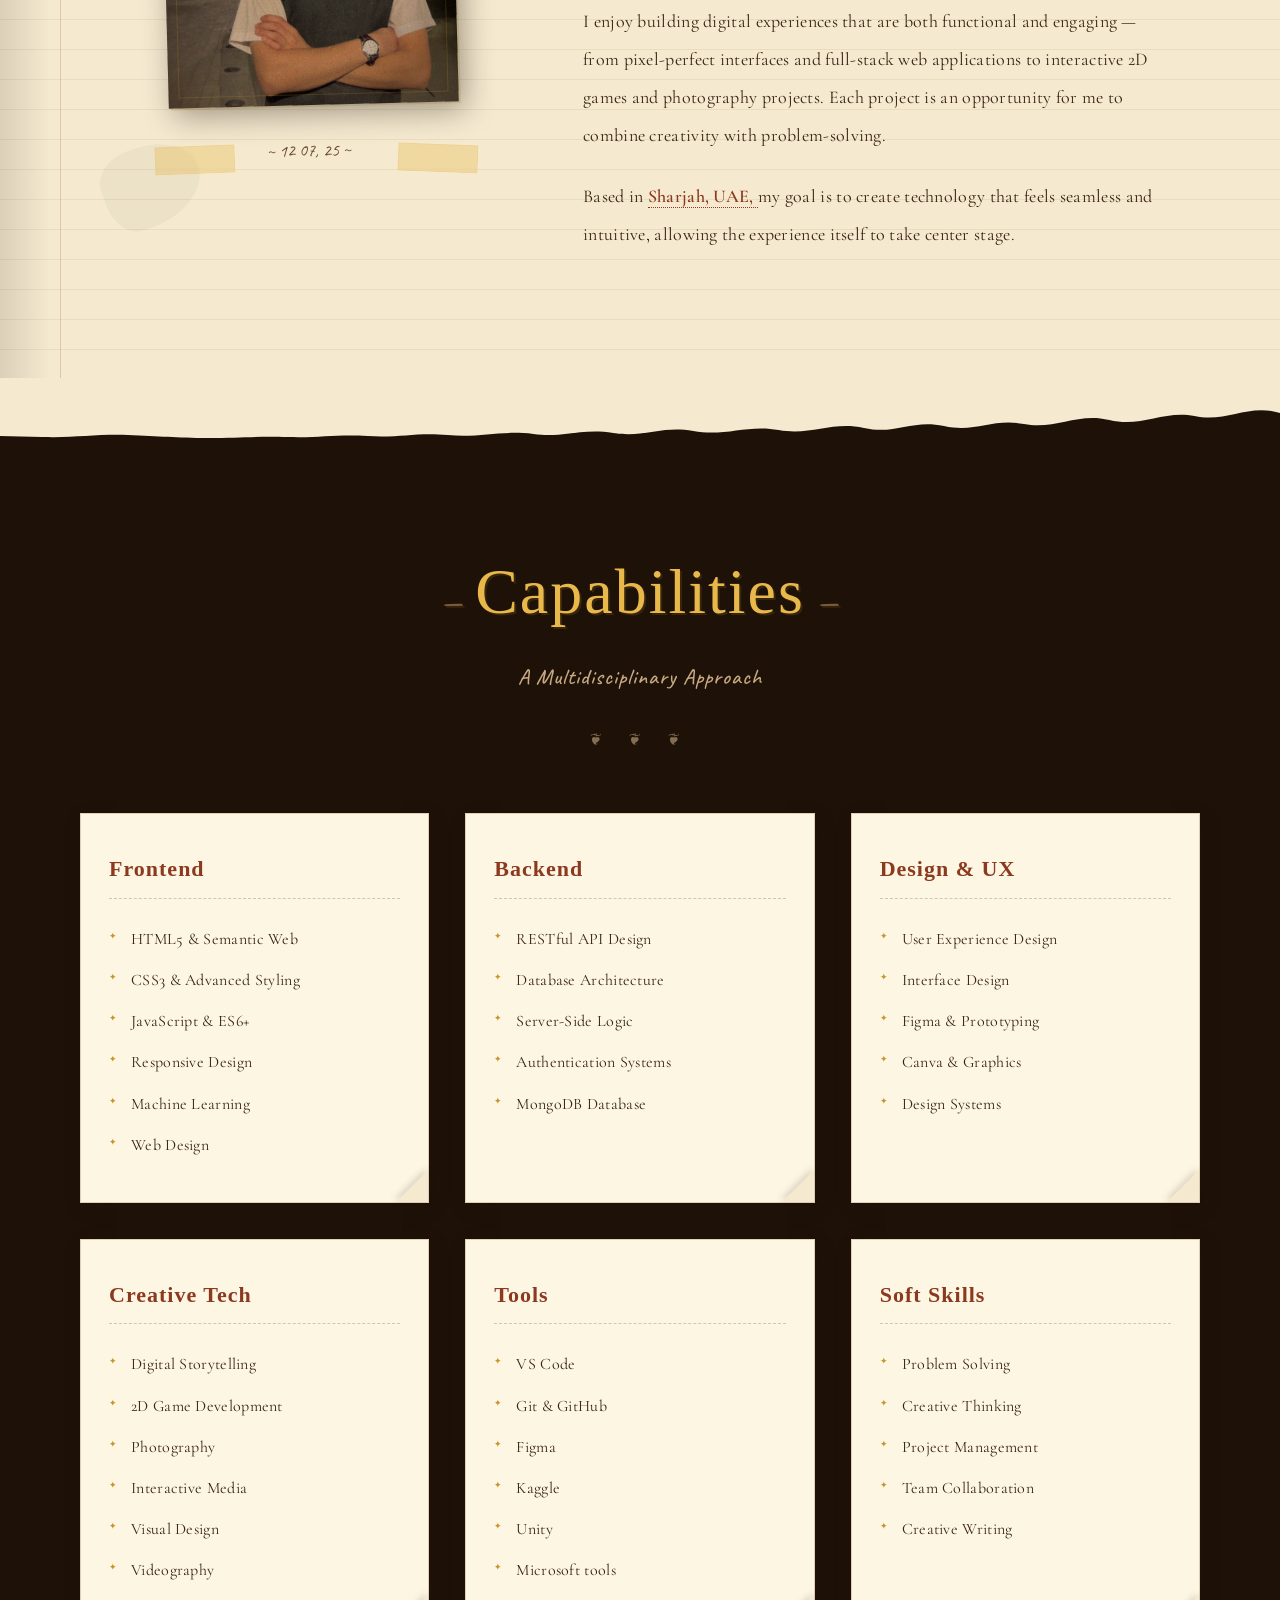
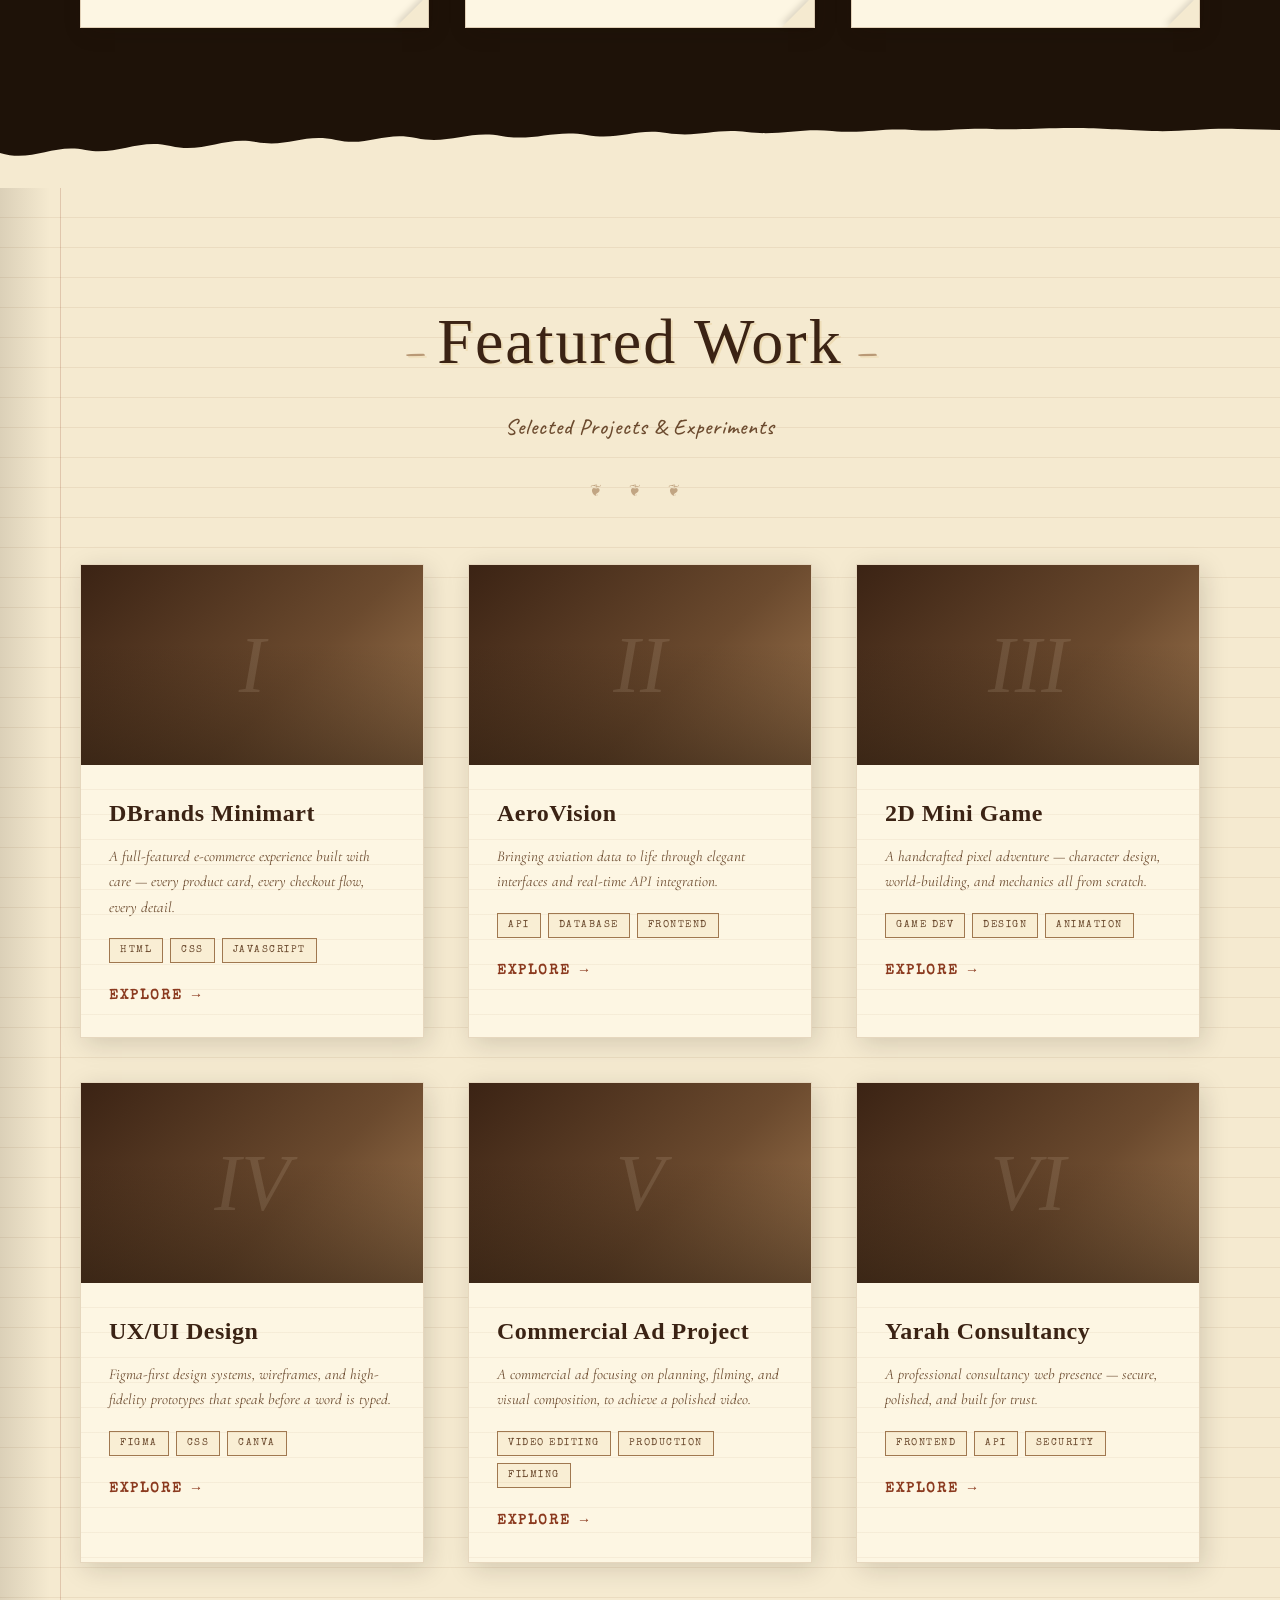
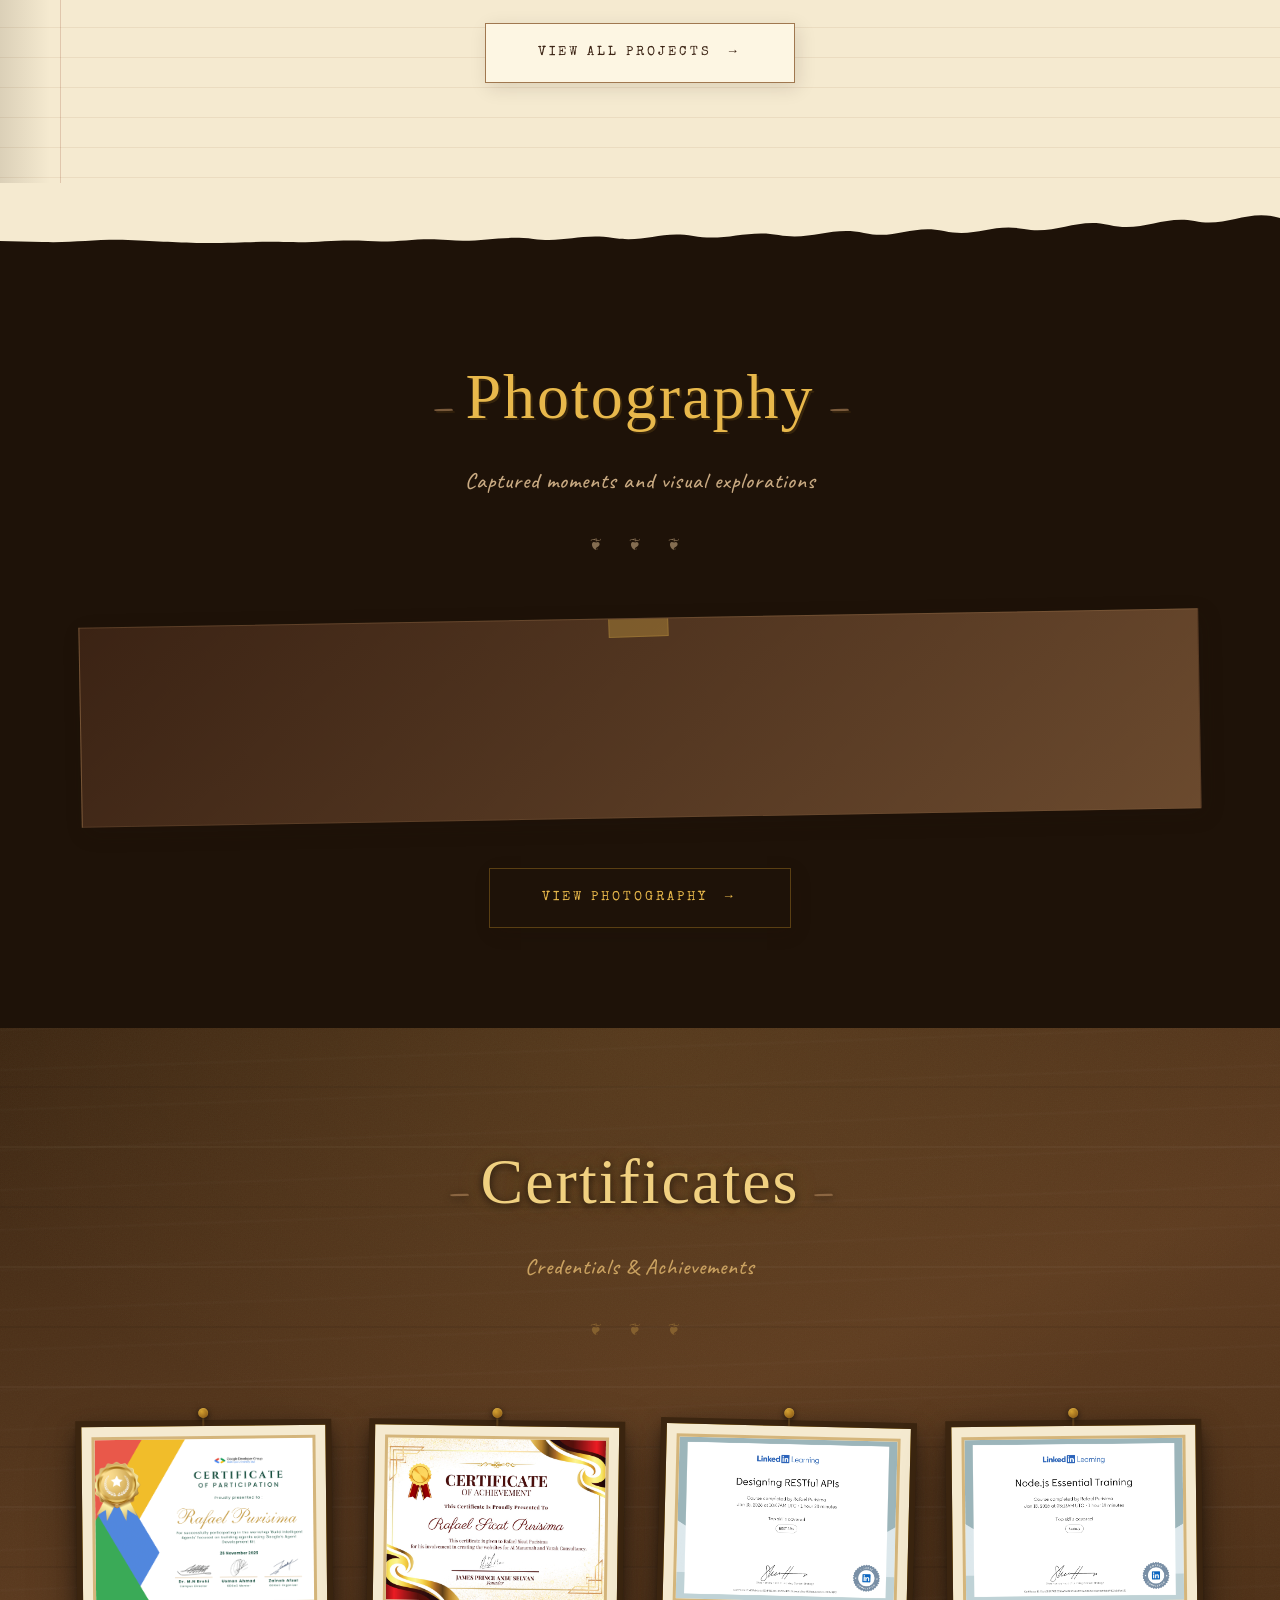
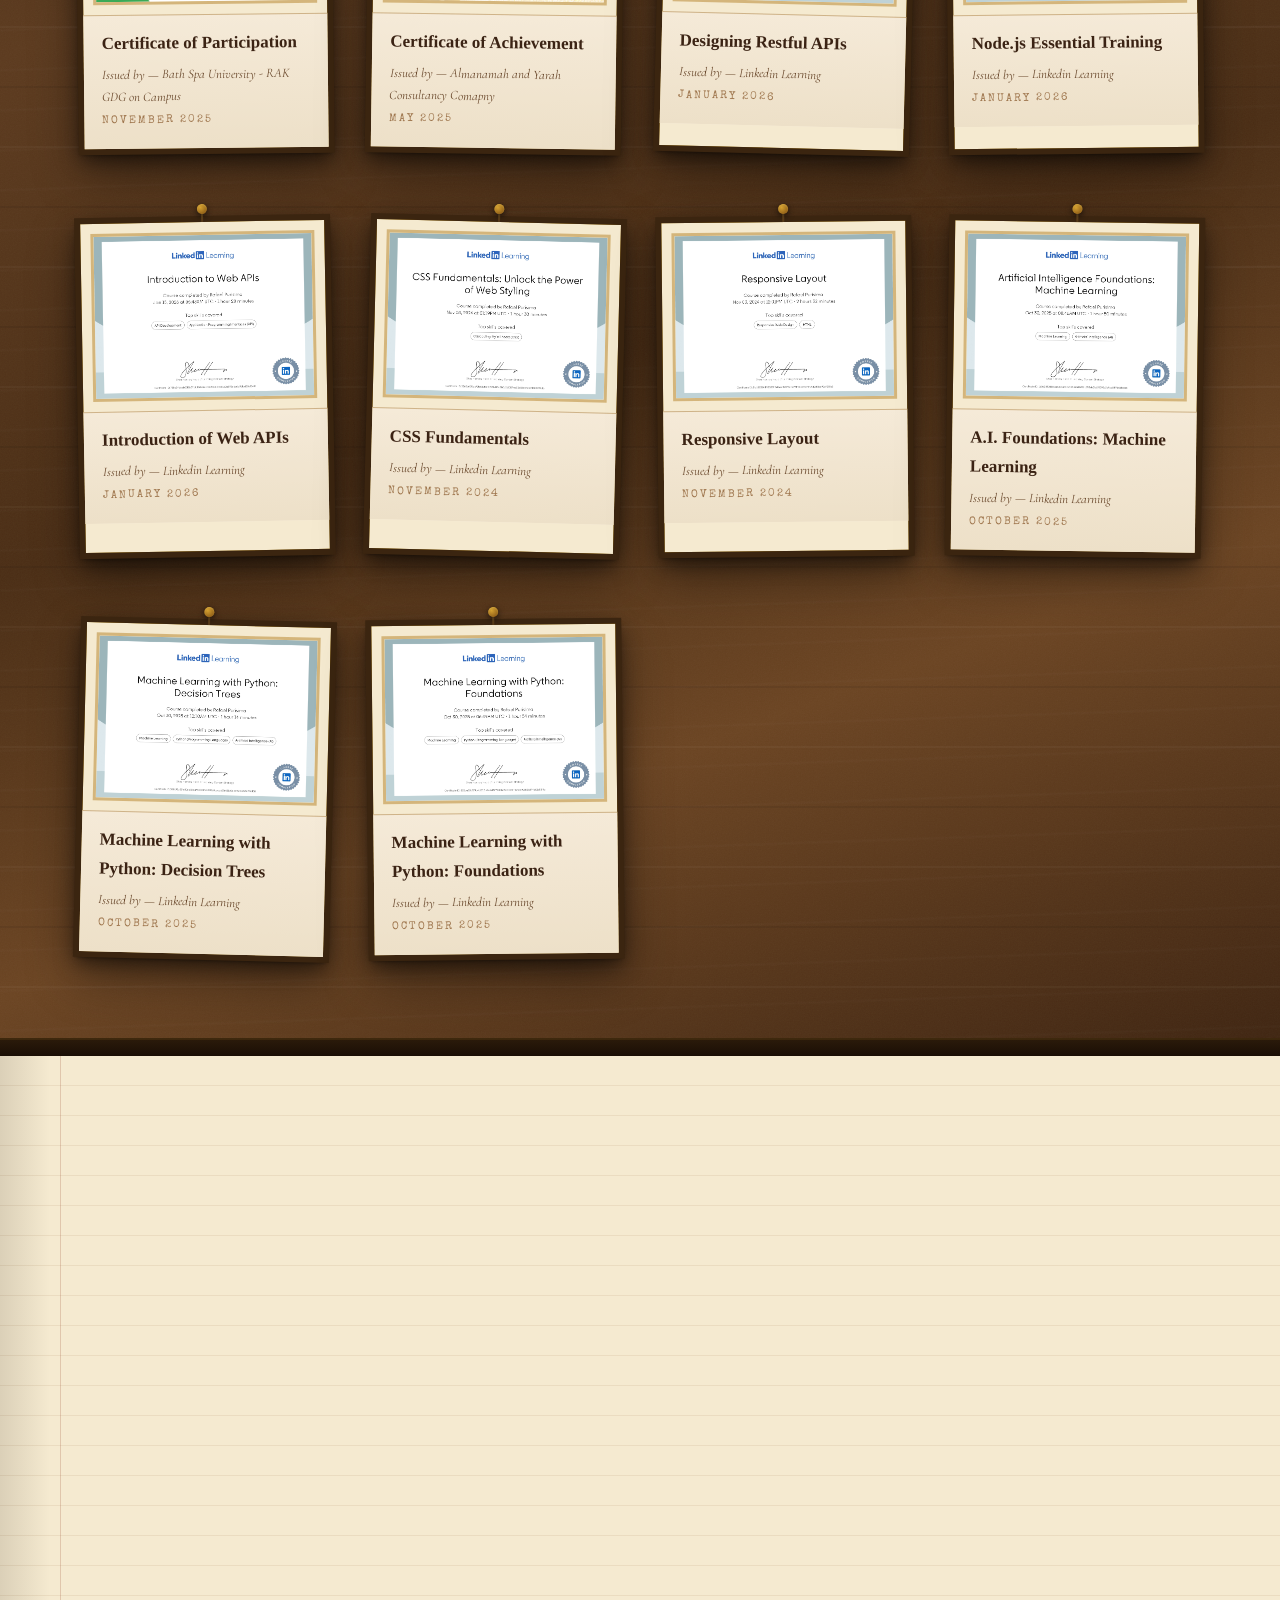
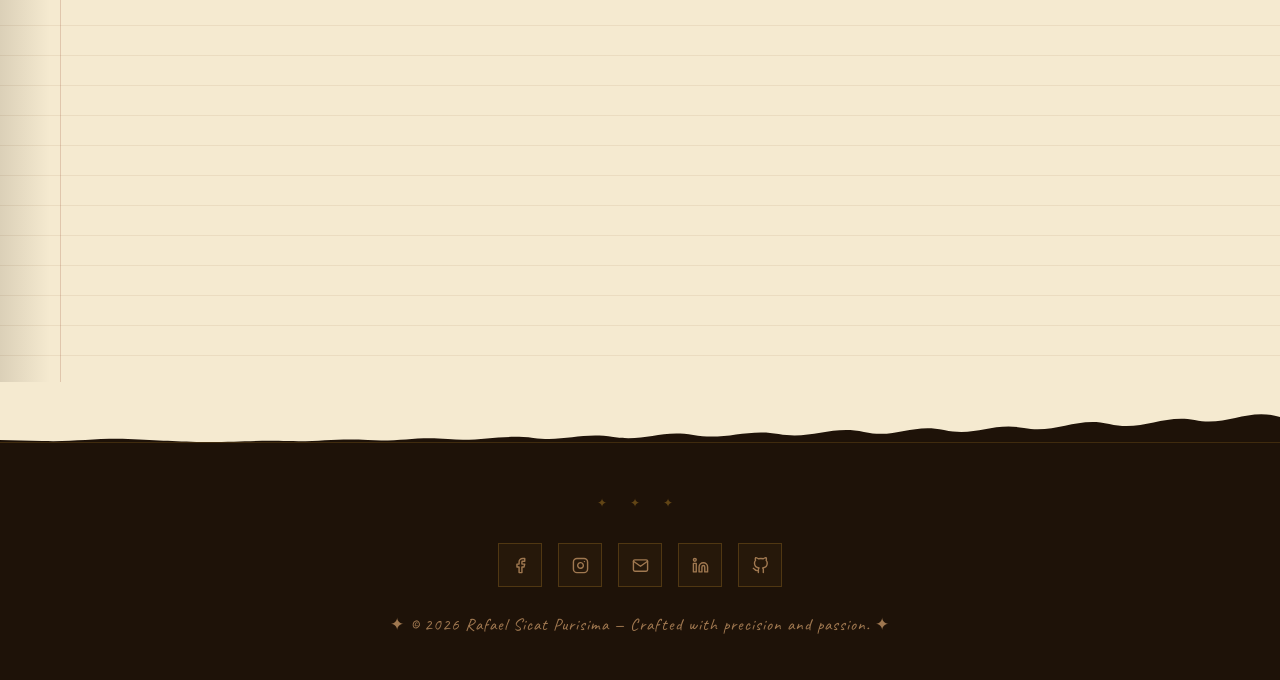
==== commit efc651d8: "Add files via upload" ====
--- a/index.html
+++ b/index.html
@@ -20,11 +20,20 @@
     <!-- ==================== NAVIGATION ==================== -->
     <nav>
         <div class="logo">R.S.P</div>
+
+         <!-- Burger Button -->
+        <button class="nav-burger" id="navBurger" aria-label="Toggle menu">
+            <span></span>
+            <span></span>
+            <span></span>
+        </button>
+
         <ul class="nav-links">
             <li><a href="#about" data-text="About">About</a></li>
             <li><a href="#skills" data-text="Skills">Skills</a></li>
             <li><a href="#projects" data-text="Projects">Projects</a></li>
             <li><a href="#creative" data-text="Creative">Creative</a></li>
+             <li><a href="#certificates" data-text="Certificate">Certificate</a></li>
             <li><a href="#contact" data-text="Contact">Contact</a></li>
             <li><button class="nav-cv-btn" id="openResumeModal">✦ Résumé</button></li>
         </ul>
@@ -366,12 +375,182 @@
     </div>
 </section>
 
-    <!-- ==================== TORN PAPER ==================== -->
-    <div class="torn-divider">
-        <svg viewBox="0 0 1200 60" preserveAspectRatio="none" xmlns="http://www.w3.org/2000/svg">
-            <path d="M0,60 L0,25 C30,35 50,15 80,22 C110,28 130,10 160,18 C190,26 210,8 240,14 C270,20 285,5 315,12 C345,19 360,3 390,10 C420,17 440,2 470,8 C500,14 520,1 550,7 C580,13 595,0 625,5 C655,10 670,0 700,4 C730,8 750,0 780,3 C810,6 825,0 855,2 C885,4 900,0 930,1 C960,2 975,0 1005,0 C1035,0 1050,2 1080,3 C1110,4 1130,0 1160,1 L1200,2 L1200,60 Z" fill="#f5ead0"/>
-        </svg>
-    </div>
+<!-- ==================== CERTIFICATES ==================== -->
+<div class="page-section--wall">
+    <section id="certificates" class="fade-in">
+        <h2 class="section-title">Certificates</h2>
+        <p class="section-subtitle">Credentials &amp; Achievements</p>
+        <div class="ornament-line">❦ ❦ ❦</div>
+        <div class="certificates-grid">
+
+            <!-- Certificate Card -->
+            <div class="cert-card" onclick="openCert(this)">
+                <div class="cert-image-wrap">
+                    <img src="Media\Cert1.png" alt="Certificate Title" class="cert-img">
+                    <div class="cert-overlay">
+                        <span>✦ Click to View ✦</span>
+                    </div>
+                </div>
+                <div class="cert-info">
+                    <h3 class="cert-title">Certificate of Participation</h3>
+                    <p class="cert-issuer">Issued by — Bath Spa University - RAK GDG on Campus</p>
+                    <p class="cert-date">November 2025</p>
+                </div>
+            </div>
+
+             <!-- Certificate Card -->
+            <div class="cert-card" onclick="openCert(this)">
+                <div class="cert-image-wrap">
+                    <img src="Media\Cert2.jpg" alt="Certificate Title" class="cert-img">
+                    <div class="cert-overlay">
+                        <span>✦ Click to View ✦</span>
+                    </div>
+                </div>
+                <div class="cert-info">
+                    <h3 class="cert-title">Certificate of Achievement</h3>
+                    <p class="cert-issuer">Issued by — Almanamah and Yarah Consultancy Comapny</p>
+                    <p class="cert-date">May 2025</p>
+                </div>
+            </div>
+
+             <!-- Certificate Card -->
+            <div class="cert-card" onclick="openCert(this)">
+                <div class="cert-image-wrap">
+                    <img src="Media\Cert3.jpg" alt="Certificate Title" class="cert-img">
+                    <div class="cert-overlay">
+                        <span>✦ Click to View ✦</span>
+                    </div>
+                </div>
+                <div class="cert-info">
+                    <h3 class="cert-title">Designing Restful APIs</h3>
+                    <p class="cert-issuer">Issued by — Linkedin Learning</p>
+                    <p class="cert-date">January 2026</p>
+                </div>
+            </div>
+
+             <!-- Certificate Card -->
+            <div class="cert-card" onclick="openCert(this)">
+                <div class="cert-image-wrap">
+                    <img src="Media\Cert4.jpg" alt="Certificate Title" class="cert-img">
+                    <div class="cert-overlay">
+                        <span>✦ Click to View ✦</span>
+                    </div>
+                </div>
+                <div class="cert-info">
+                    <h3 class="cert-title">Node.js Essential Training</h3>
+                    <p class="cert-issuer">Issued by — Linkedin Learning</p>
+                    <p class="cert-date">January 2026</p>
+                </div>
+            </div>
+
+             <!-- Certificate Card -->
+            <div class="cert-card" onclick="openCert(this)">
+                <div class="cert-image-wrap">
+                    <img src="Media\Cert5.jpg" alt="Certificate Title" class="cert-img">
+                    <div class="cert-overlay">
+                        <span>✦ Click to View ✦</span>
+                    </div>
+                </div>
+                <div class="cert-info">
+                    <h3 class="cert-title">Introduction of Web APIs</h3>
+                    <p class="cert-issuer">Issued by — Linkedin Learning</p>
+                    <p class="cert-date">January 2026</p>
+                </div>
+            </div>
+
+             <!-- Certificate Card -->
+            <div class="cert-card" onclick="openCert(this)">
+                <div class="cert-image-wrap">
+                    <img src="Media\Cert6.jpg" alt="Certificate Title" class="cert-img">
+                    <div class="cert-overlay">
+                        <span>✦ Click to View ✦</span>
+                    </div>
+                </div>
+                <div class="cert-info">
+                    <h3 class="cert-title">CSS Fundamentals </h3>
+                    <p class="cert-issuer">Issued by — Linkedin Learning</p>
+                    <p class="cert-date">November 2024</p>
+                </div>
+            </div>
+
+             <!-- Certificate Card -->
+            <div class="cert-card" onclick="openCert(this)">
+                <div class="cert-image-wrap">
+                    <img src="Media\Cert7.jpg" alt="Certificate Title" class="cert-img">
+                    <div class="cert-overlay">
+                        <span>✦ Click to View ✦</span>
+                    </div>
+                </div>
+                <div class="cert-info">
+                    <h3 class="cert-title">Responsive Layout</h3>
+                    <p class="cert-issuer">Issued by — Linkedin Learning</p>
+                    <p class="cert-date">November 2024</p>
+                </div>
+            </div>
+
+             <!-- Certificate Card -->
+            <div class="cert-card" onclick="openCert(this)">
+                <div class="cert-image-wrap">
+                    <img src="Media\Cert8.jpg" alt="Certificate Title" class="cert-img">
+                    <div class="cert-overlay">
+                        <span>✦ Click to View ✦</span>
+                    </div>
+                </div>
+                <div class="cert-info">
+                    <h3 class="cert-title">A.I. Foundations: Machine Learning</h3>
+                    <p class="cert-issuer">Issued by — Linkedin Learning</p>
+                    <p class="cert-date">October 2025</p>
+                </div>
+            </div>
+
+             <!-- Certificate Card -->
+            <div class="cert-card" onclick="openCert(this)">
+                <div class="cert-image-wrap">
+                    <img src="Media\Cert9.jpg" alt="Certificate Title" class="cert-img">
+                    <div class="cert-overlay">
+                        <span>✦ Click to View ✦</span>
+                    </div>
+                </div>
+                <div class="cert-info">
+                    <h3 class="cert-title">Machine Learning with Python: Decision Trees</h3>
+                    <p class="cert-issuer">Issued by — Linkedin Learning</p>
+                    <p class="cert-date">October 2025</p>
+                </div>
+            </div>
+
+            <!-- Certificate Card -->
+            <div class="cert-card" onclick="openCert(this)">
+                <div class="cert-image-wrap">
+                    <img src="Media\Cert10.jpg" alt="Certificate Title" class="cert-img">
+                    <div class="cert-overlay">
+                        <span>✦ Click to View ✦</span>
+                    </div>
+                </div>
+                <div class="cert-info">
+                    <h3 class="cert-title">Machine Learning with Python: Foundations</h3>
+                    <p class="cert-issuer">Issued by — Linkedin Learning</p>
+                    <p class="cert-date">October 2025</p>
+                </div>
+            </div>
+        </div>
+    </section>
+</div>
+
+
+
+<!-- Certificate Lightbox -->
+<div class="cert-backdrop" id="certBackdrop" onclick="closeCert()">
+    <div class="cert-lightbox">
+        <button class="cert-close" onclick="closeCert()">✕</button>
+        <img src="" alt="" id="certLightboxImg">
+        <div class="cert-lightbox-info">
+            <h3 id="certLightboxTitle"></h3>
+            <p id="certLightboxIssuer"></p>
+            <p id="certLightboxDate"></p>
+        </div>
+    </div>
+</div>
+
 
     <!-- ==================== CONTACT ==================== -->
 <div class="page-section">
@@ -402,13 +581,21 @@
     </section>
 </div>
 
+    <!-- ==================== TORN PAPER ==================== -->
+    <div class="torn-divider" style="transform:scaleY(-1) scaleX(-1);">
+        <svg viewBox="0 0 1200 60" preserveAspectRatio="none" xmlns="http://www.w3.org/2000/svg">
+            <path d="M0,60 L0,25 C30,35 50,15 80,22 C110,28 130,10 160,18 C190,26 210,8 240,14 C270,20 285,5 315,12 C345,19 360,3 390,10 C420,17 440,2 470,8 C500,14 520,1 550,7 C580,13 595,0 625,5 C655,10 670,0 700,4 C730,8 750,0 780,3 C810,6 825,0 855,2 C885,4 900,0 930,1 C960,2 975,0 1005,0 C1035,0 1050,2 1080,3 C1110,4 1130,0 1160,1 L1200,2 L1200,60 Z" fill="#f5ead0"/>
+        </svg>
+    </div>
+
+
     <!-- ==================== FOOTER ==================== -->
     <footer>
         <div class="footer-socials">
-            <a href="https://www.facebook.com/share/1Jf7E5bhRx/?mibextid=wwXIfr" target="_blank" title="Facebook">
+            <a href="https://www.facebook.com/rafael.purisima.29" target="_blank" title="Facebook">
                 <svg viewBox="0 0 24 24" fill="none" stroke="currentColor" stroke-width="2" stroke-linecap="round" stroke-linejoin="round"><path d="M18 2h-3a5 5 0 0 0-5 5v3H7v4h3v8h4v-8h3l1-4h-4V7a1 1 0 0 1 1-1h3z"/></svg>
             </a>
-            <a href="https://www.instagram.com/rafael_purisima/" target="_blank" title="Instagram">
+            <a href="https://www.linkedin.com/in/rafael-purisima-316452318/" target="_blank" title="Instagram">
                 <svg viewBox="0 0 24 24" fill="none" stroke="currentColor" stroke-width="2" stroke-linecap="round" stroke-linejoin="round"><rect x="2" y="2" width="20" height="20" rx="5" ry="5"/><path d="M16 11.37A4 4 0 1 1 12.63 8 4 4 0 0 1 16 11.37z"/><line x1="17.5" y1="6.5" x2="17.51" y2="6.5"/></svg>
             </a>
             <a href="mailto:purisimarafael4@gmail.com" title="Email Me">
@@ -429,4 +616,4 @@
 
     <script src="index.js"></script>
 </body>
-</html>
+</html>
--- a/index.css
+++ b/index.css
@@ -148,6 +148,142 @@
 .nav-links a:hover { color: transparent; }
 .nav-links a:hover::before { clip-path: inset(0 0% 0 0); }
 
+/* ===================== BURGER BUTTON ===================== */
+.nav-burger {
+    display: none;
+    flex-direction: column;
+    justify-content: center;
+    align-items: center;
+    gap: 5px;
+    width: 42px; height: 42px;
+    background: transparent;
+    border: 1px solid rgba(201,146,42,0.3);
+    cursor: pointer;
+    padding: 0;
+    position: relative;
+    z-index: 1100;
+    transition: border-color 0.3s;
+}
+.nav-burger:hover {
+    border-color: rgba(201,146,42,0.7);
+}
+.nav-burger span {
+    display: block;
+    width: 20px; height: 1.5px;
+    background: var(--gold-light);
+    transition: transform 0.4s cubic-bezier(0.23,1,0.32,1), opacity 0.3s, width 0.3s;
+    transform-origin: center;
+}
+.nav-burger span:nth-child(2) {
+    width: 14px; /* shorter middle line for style */
+}
+
+/* Burger → X animation */
+.nav-burger.open span:nth-child(1) {
+    transform: translateY(6.5px) rotate(45deg);
+    width: 20px;
+}
+.nav-burger.open span:nth-child(2) {
+    opacity: 0;
+    transform: scaleX(0);
+}
+.nav-burger.open span:nth-child(3) {
+    transform: translateY(-6.5px) rotate(-45deg);
+    width: 20px;
+}
+
+/* ===================== MOBILE NAV OVERLAY ===================== */
+@media (max-width: 900px) {
+    .nav-burger { display: flex; }
+
+    .nav-links {
+        position: fixed;
+        top: 0; left: 0;
+        width: 100%;
+        height: 100vh;          /* ← must be explicit, not inset:0 */
+        min-height: 100vh;
+        flex-direction: column;
+        justify-content: center;
+        align-items: center;
+        gap: 0;
+        list-style: none;
+        padding: 80px 0 60px;   /* ← room for top/bottom ornaments */
+        margin: 0;
+        overflow-y: auto;       /* ← scroll if screen is very short */
+        background:
+            repeating-linear-gradient(
+                180deg,
+                transparent 0px, transparent 29px,
+                rgba(160,120,80,0.07) 29px, rgba(160,120,80,0.07) 30px
+            ),
+            linear-gradient(160deg, rgba(20,12,4,0.98) 0%, rgba(35,20,8,0.99) 100%);
+        backdrop-filter: blur(20px);
+        z-index: 1050;
+
+        clip-path: inset(0 0 100% 0);
+        pointer-events: none;
+        transition: clip-path 0.55s cubic-bezier(0.23,1,0.32,1);
+    }
+
+     .nav-links.open {
+        clip-path: inset(0 0 0% 0);
+        pointer-events: all;
+    }
+
+    .nav-links li {
+        width: 100%;
+        text-align: center;
+        border-bottom: 1px solid rgba(160,120,80,0.12);
+        opacity: 0;
+        transform: translateY(16px);
+        transition: opacity 0.4s ease, transform 0.4s ease;
+    }
+
+    /* Staggered reveal per item */
+    .nav-links.open li:nth-child(1) { transition-delay: 0.08s; opacity: 1; transform: none; }
+    .nav-links.open li:nth-child(2) { transition-delay: 0.13s; opacity: 1; transform: none; }
+    .nav-links.open li:nth-child(3) { transition-delay: 0.18s; opacity: 1; transform: none; }
+    .nav-links.open li:nth-child(4) { transition-delay: 0.23s; opacity: 1; transform: none; }
+    .nav-links.open li:nth-child(5) { transition-delay: 0.28s; opacity: 1; transform: none; }
+    .nav-links.open li:nth-child(6) { transition-delay: 0.33s; opacity: 1; transform: none; }
+    .nav-links.open li:nth-child(7) { transition-delay: 0.38s; opacity: 1; transform: none; }
+
+    .nav-links a {
+        display: block;
+        padding: 22px 40px;
+        font-size: 13px; letter-spacing: 4px;
+    }
+
+    .nav-links .nav-cv-btn {
+        margin: 28px auto 0;
+        display: block;
+    }
+
+    /* Ornamental label above links */
+    .nav-links::before {
+        content: '✦  Navigation  ✦';
+        font-family: 'Special Elite', cursive;
+        font-size: 10px; letter-spacing: 6px;
+        color: var(--gold);
+        opacity: 0.5;
+        position: absolute;
+        top: 38px; left: 50%;
+        transform: translateX(-50%);
+        white-space: nowrap;
+    }
+
+    /* Ornament bottom */
+    .nav-links::after {
+        content: '❦ ❦ ❦';
+        font-size: 10px; letter-spacing: 8px;
+        color: var(--gold);
+        opacity: 0.3;
+        position: absolute;
+        bottom: 38px; left: 50%;
+        transform: translateX(-50%);
+    }
+}
+
 /* ===================== HERO — OPEN DIARY PAGE ===================== */
 .hero {
     min-height: 100vh;
@@ -645,7 +781,8 @@
 .project-link {
     font-family: 'Special Elite', cursive;
     color: var(--rust); text-decoration: none;
-    font-size: 12px; letter-spacing: 2px;
+    font-size: 14px; letter-spacing: 2px;
+    font-weight: bolder;
     display: inline-flex; align-items: center; gap: 8px;
     transition: gap 0.3s, color 0.3s;
     text-transform: uppercase;
@@ -1125,4 +1262,272 @@
     .resume-actions { flex-direction: column; padding: 16px 20px; }
     .resume-action-btn { justify-content: center; }
     .resume-iframe { min-height: 380px; }
+}
+
+/* ==================== CERTIFICATES ==================== */
+
+
+/* Wall ambient lighting from above */
+#certificates::before {
+    content: '';
+    position: absolute;
+    inset: 0;
+    background: radial-gradient(ellipse 80% 40% at 50% 0%, rgba(255,200,100,0.08) 0%, transparent 70%);
+    pointer-events: none;
+}
+
+/* Wainscoting / baseboard trim effect */
+#certificates::after {
+    content: '';
+    position: absolute;
+    bottom: 0; left: 0; right: 0;
+    height: 18px;
+    background: linear-gradient(180deg, #2a1a0a 0%, #1a0e05 100%);
+    border-top: 2px solid rgba(255,180,60,0.15);
+}
+
+/* Section title on wall */
+#certificates .section-title {
+    color: #f0d080;
+    text-shadow: 0 2px 8px rgba(0,0,0,0.7), 0 0 30px rgba(201,146,42,0.2);
+}
+#certificates .section-subtitle {
+    color: #c8a060;
+}
+#certificates .ornament-line {
+    color: #a07838;
+}
+
+/* ---- Grid ---- */
+.certificates-grid {
+    display: grid;
+    grid-template-columns: repeat(4, 1fr); /* 4 equal columns */
+    gap: 48px 40px;
+    margin-top: 48px;
+    position: relative;
+    z-index: 1;
+}
+
+/* ---- Hanging nail above each card ---- */
+.cert-card::before {
+    content: '';
+    position: absolute;
+    top: -18px;
+    left: 50%;
+    transform: translateX(-50%);
+    width: 10px;
+    height: 10px;
+    background: radial-gradient(circle at 35% 35%, #d4a030, #7a4a10);
+    border-radius: 50%;
+    box-shadow: 0 2px 6px rgba(0,0,0,0.7), inset 0 1px 2px rgba(255,220,100,0.4);
+    z-index: 2;
+}
+
+/* ---- String from nail ---- */
+.cert-card::after {
+    content: '';
+    position: absolute;
+    top: -18px;
+    left: 50%;
+    transform: translateX(-50%);
+    width: 2px;
+    height: 18px;
+    background: linear-gradient(180deg, rgba(180,140,60,0.8), rgba(120,80,30,0.4));
+    z-index: 1;
+}
+
+/* ---- The card itself: ornate picture frame ---- */
+.cert-card {
+    background: var(--parchment);
+    cursor: pointer;
+    transition: transform 0.35s cubic-bezier(0.23,1,0.32,1), box-shadow 0.35s ease;
+    position: relative;
+    margin-top: 20px;
+
+    /* Drop shadow = hanging depth */
+    box-shadow:
+        0 8px 20px rgba(0,0,0,0.55),
+        0 20px 50px rgba(0,0,0,0.4),
+        0 2px 4px rgba(0,0,0,0.7);
+
+    /* Outer frame border (gold) */
+    border: 3px solid #b8860b;
+    outline: 6px solid #3b2510;
+    outline-offset: -3px;
+}
+
+/* Inner frame inset line */
+.cert-card .cert-image-wrap {
+    border: 3px solid rgba(180,130,40,0.5);
+    margin: 10px;
+    position: relative;
+    overflow: hidden;
+    aspect-ratio: 4/3;
+}
+
+/* Corner ornaments via box-shadow on a pseudo inside cert-info */
+.cert-info {
+    padding: 14px 18px 18px;
+    position: relative;
+    background: linear-gradient(180deg, #f5ead8, #ede0c8);
+    border-top: 1px solid rgba(160,110,40,0.4);
+}
+
+/* Frame hover: gentle sway */
+.cert-card:hover {
+    transform: translateY(-6px) rotate(0.4deg);
+    box-shadow:
+        0 16px 40px rgba(0,0,0,0.65),
+        0 30px 70px rgba(0,0,0,0.45),
+        0 4px 8px rgba(0,0,0,0.8);
+}
+
+/* Gold shimmer top edge on hover */
+.cert-card:hover {
+    border-color: #d4a030;
+}
+
+.cert-img {
+    width: 100%; height: 100%;
+    object-fit: cover;
+    transition: transform 0.4s ease;
+}
+.cert-card:hover .cert-img {
+    transform: scale(1.04);
+}
+
+.cert-overlay {
+    position: absolute; inset: 0;
+    background: rgba(10,6,2,0.55);
+    display: flex; align-items: center; justify-content: center;
+    opacity: 0; transition: opacity 0.3s;
+    font-family: 'Special Elite', cursive;
+    font-size: 13px; letter-spacing: 2px;
+    color: var(--gold-light);
+}
+.cert-card:hover .cert-overlay { opacity: 1; }
+
+.cert-title {
+    font-family: 'IM Fell English', serif;
+    font-size: 17px; color: var(--mocha);
+    margin-bottom: 5px;
+}
+.cert-issuer {
+    font-family: 'Cormorant Garamond', serif;
+    font-size: 13px; color: var(--sepia);
+    font-style: italic; margin-bottom: 4px;
+}
+.cert-date {
+    font-family: 'Special Elite', cursive;
+    font-size: 11px; letter-spacing: 2px;
+    color: var(--tan); text-transform: uppercase;
+}
+
+/* --- Slight random tilt per card (nth-child) --- */
+.cert-card:nth-child(odd)  { transform: rotate(-1deg); }
+.cert-card:nth-child(even) { transform: rotate(0.8deg); }
+.cert-card:nth-child(3n)   { transform: rotate(1.4deg); }
+.cert-card:nth-child(3n+1) { transform: rotate(-0.6deg); }
+
+.cert-card:nth-child(odd):hover  { transform: translateY(-6px) rotate(-0.4deg); }
+.cert-card:nth-child(even):hover { transform: translateY(-6px) rotate(0.4deg); }
+.cert-card:nth-child(3n):hover   { transform: translateY(-6px) rotate(0.6deg); }
+
+/* ---- Lightbox (unchanged styling, kept consistent) ---- */
+.cert-backdrop {
+    position: fixed; inset: 0;
+    background: rgba(10,6,2,0.94);
+    z-index: 7000;
+    display: flex; align-items: center; justify-content: center;
+    opacity: 0; pointer-events: none;
+    transition: opacity 0.3s ease;
+    padding: 20px;
+}
+.cert-backdrop.open { opacity: 1; pointer-events: all; }
+.cert-lightbox {
+    position: relative;
+    max-width: 860px; width: 100%;
+    background: var(--parchment);
+    padding: 32px;
+    border: 3px solid #b8860b;
+    outline: 6px solid #3b2510;
+    transform: scale(0.94);
+    transition: transform 0.35s cubic-bezier(0.23,1,0.32,1);
+    box-shadow: 0 20px 80px rgba(0,0,0,0.8);
+}
+.cert-backdrop.open .cert-lightbox { transform: scale(1); }
+.cert-close {
+    position: absolute; top: 12px; right: 16px;
+    background: transparent; border: 1px solid rgba(201,146,42,0.3);
+    color: var(--tan); font-size: 16px;
+    width: 36px; height: 36px;
+    cursor: pointer; transition: all 0.3s;
+    display: flex; align-items: center; justify-content: center;
+}
+.cert-close:hover { border-color: var(--gold-light); color: var(--gold-light); transform: rotate(90deg); }
+.cert-lightbox img {
+    width: 100%; height: auto; object-fit: contain;
+    display: block; margin-bottom: 20px;
+}
+.cert-lightbox-info {
+    text-align: center;
+    border-top: 1px dashed rgba(160,120,80,0.3);
+    padding-top: 16px;
+}
+.cert-lightbox-info h3 {
+    font-family: 'IM Fell English', serif;
+    font-size: 22px; color: var(--mocha); margin-bottom: 6px;
+}
+.cert-lightbox-info p {
+    font-family: 'Cormorant Garamond', serif;
+    font-size: 15px; color: var(--sepia);
+    font-style: italic; margin-bottom: 4px;
+}
+
+/* ===================== WALL SECTION OVERRIDE ===================== */
+.page-section--wall {
+    background:
+        url("data:image/svg+xml,%3Csvg xmlns='http://www.w3.org/2000/svg' width='300' height='300'%3E%3Cfilter id='noise'%3E%3CfeTurbulence type='fractalNoise' baseFrequency='0.75' numOctaves='4' stitchTiles='stitch'/%3E%3CfeColorMatrix type='saturate' values='0'/%3E%3C/filter%3E%3Crect width='300' height='300' filter='url(%23noise)' opacity='0.04'/%3E%3C/svg%3E"),
+        repeating-linear-gradient(
+            180deg,
+            transparent 0px, transparent 58px,
+            rgba(0,0,0,0.07) 58px, rgba(0,0,0,0.07) 60px,
+            transparent 60px, transparent 118px,
+            rgba(255,255,255,0.03) 118px, rgba(255,255,255,0.03) 120px
+        ),
+        repeating-linear-gradient(
+            178deg,
+            transparent 0px,
+            rgba(255,255,255,0.015) 2px,
+            transparent 4px, transparent 40px
+        ),
+        linear-gradient(160deg, #3b2510 0%, #5c3a1e 30%, #4a2d14 55%, #6b4422 75%, #3e2410 100%);
+}
+
+/* Kill the parchment line-rule overlay */
+.page-section--wall::before {
+    background-image: none;
+    /* Ambient light from above instead */
+    background: radial-gradient(ellipse 80% 40% at 50% 0%, rgba(255,200,100,0.08) 0%, transparent 70%);
+}
+
+/* Kill the binding shadow, add baseboard instead */
+.page-section--wall::after {
+    width: 100%;
+    height: 18px;
+    top: auto; bottom: 0; left: 0;
+    background: linear-gradient(180deg, #2a1a0a 0%, #1a0e05 100%);
+    border-top: 2px solid rgba(255,180,60,0.12);
+}
+
+@media (max-width: 1024px) {
+    .certificates-grid {
+        grid-template-columns: repeat(2, 1fr);
+    }
+}
+
+@media (max-width: 600px) {
+    .certificates-grid {
+        grid-template-columns: 1fr;
+    }
 }
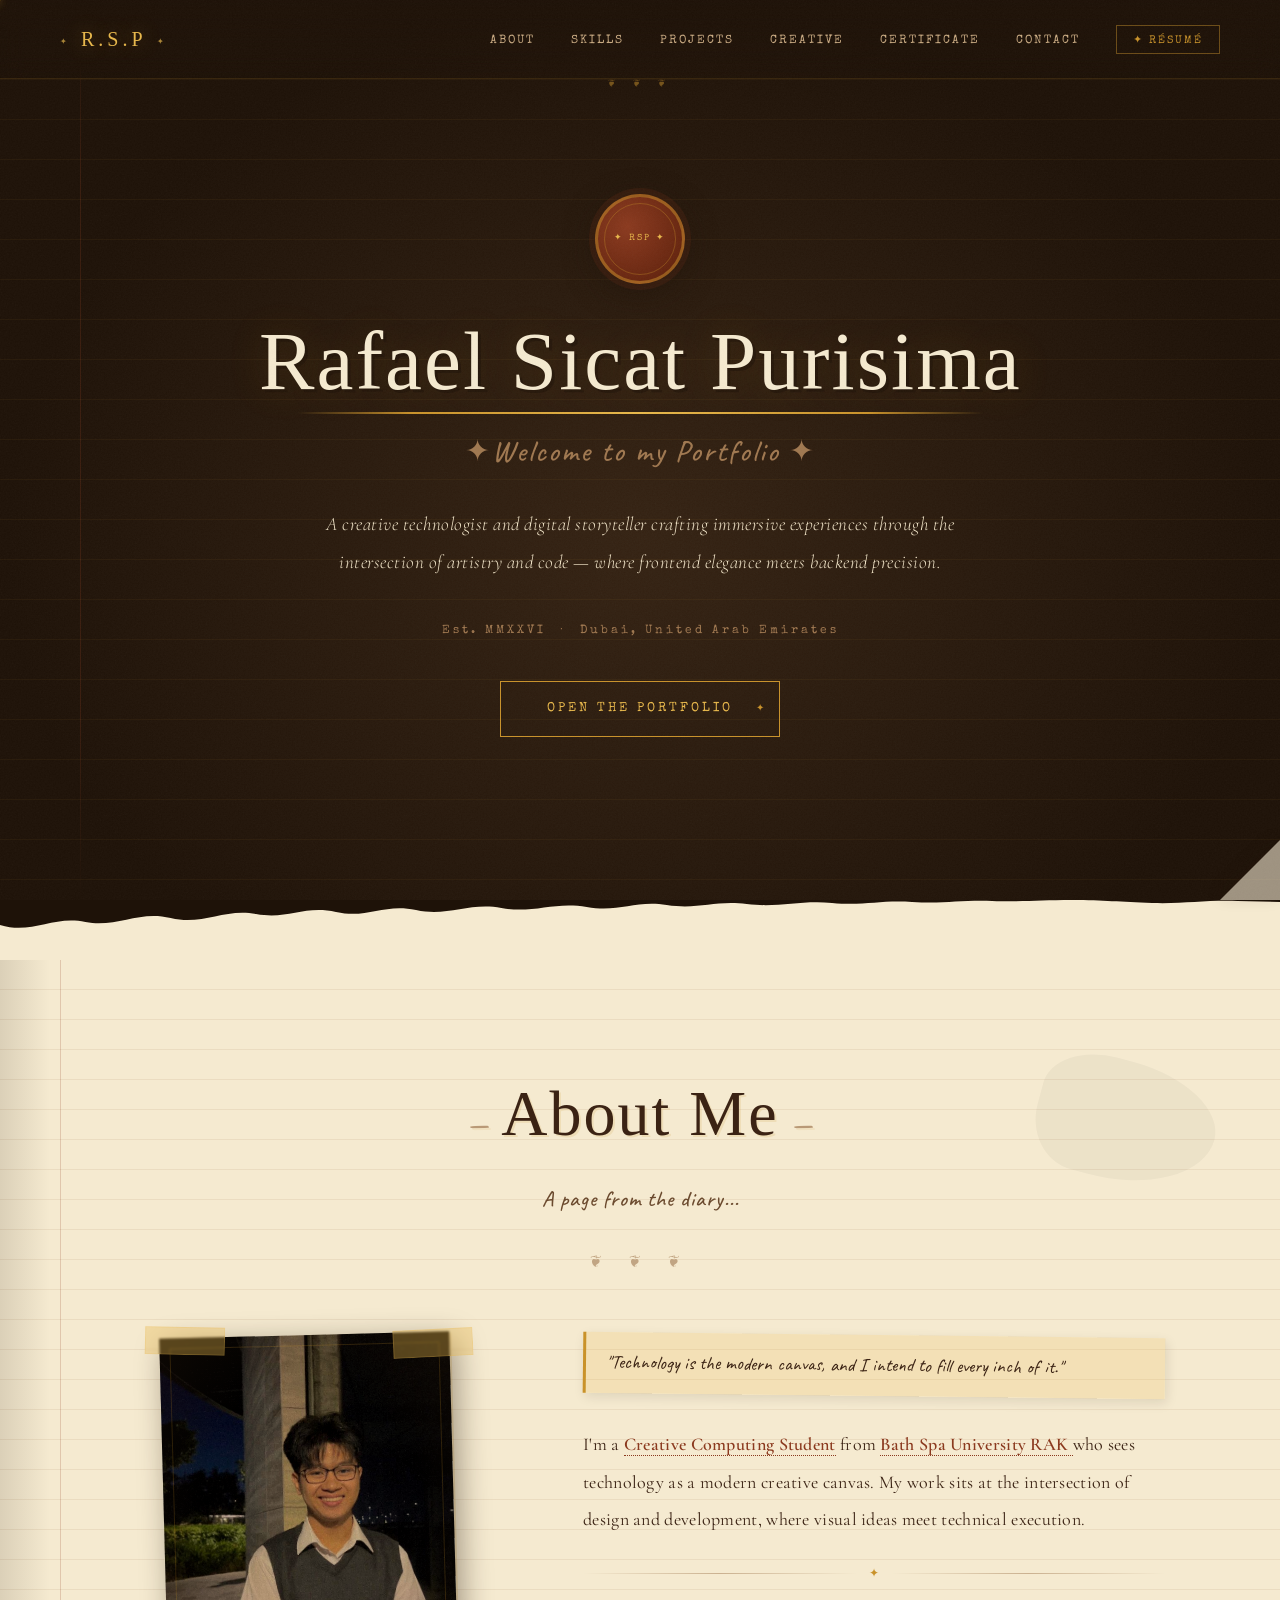
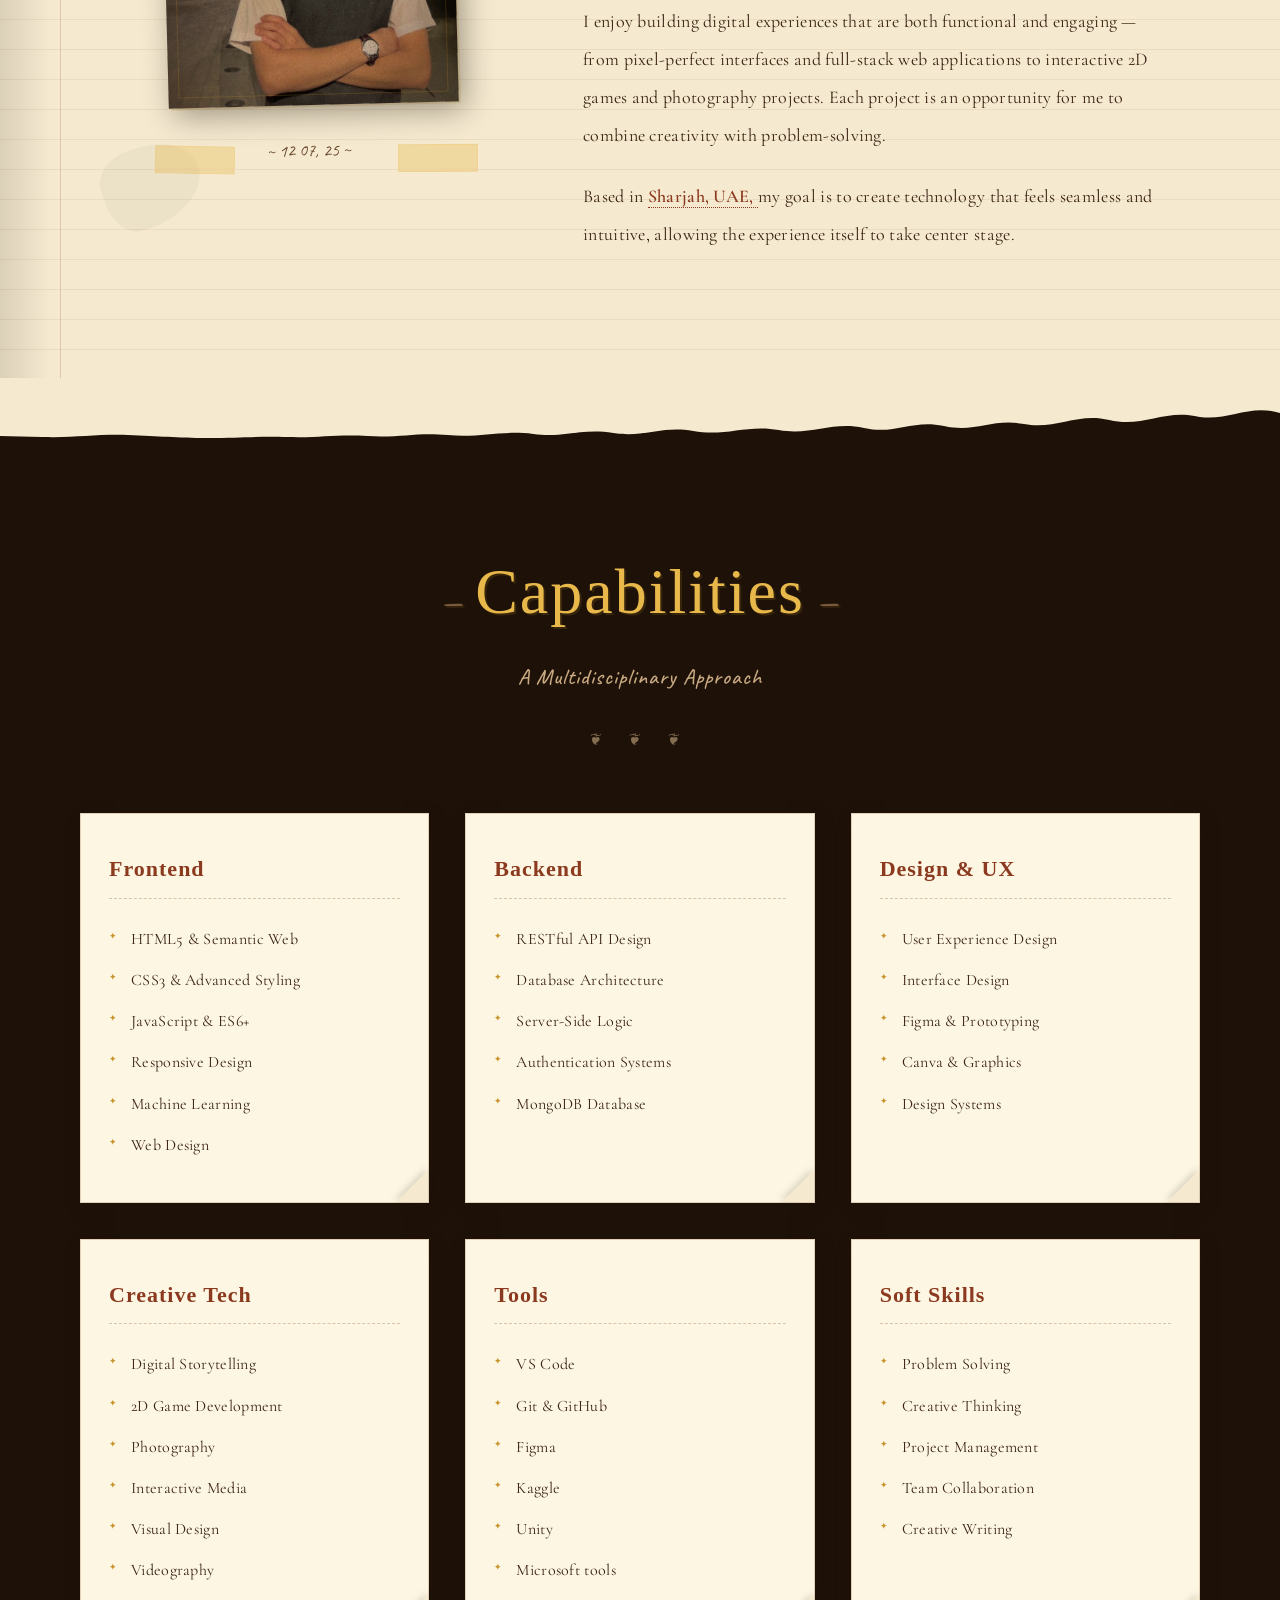
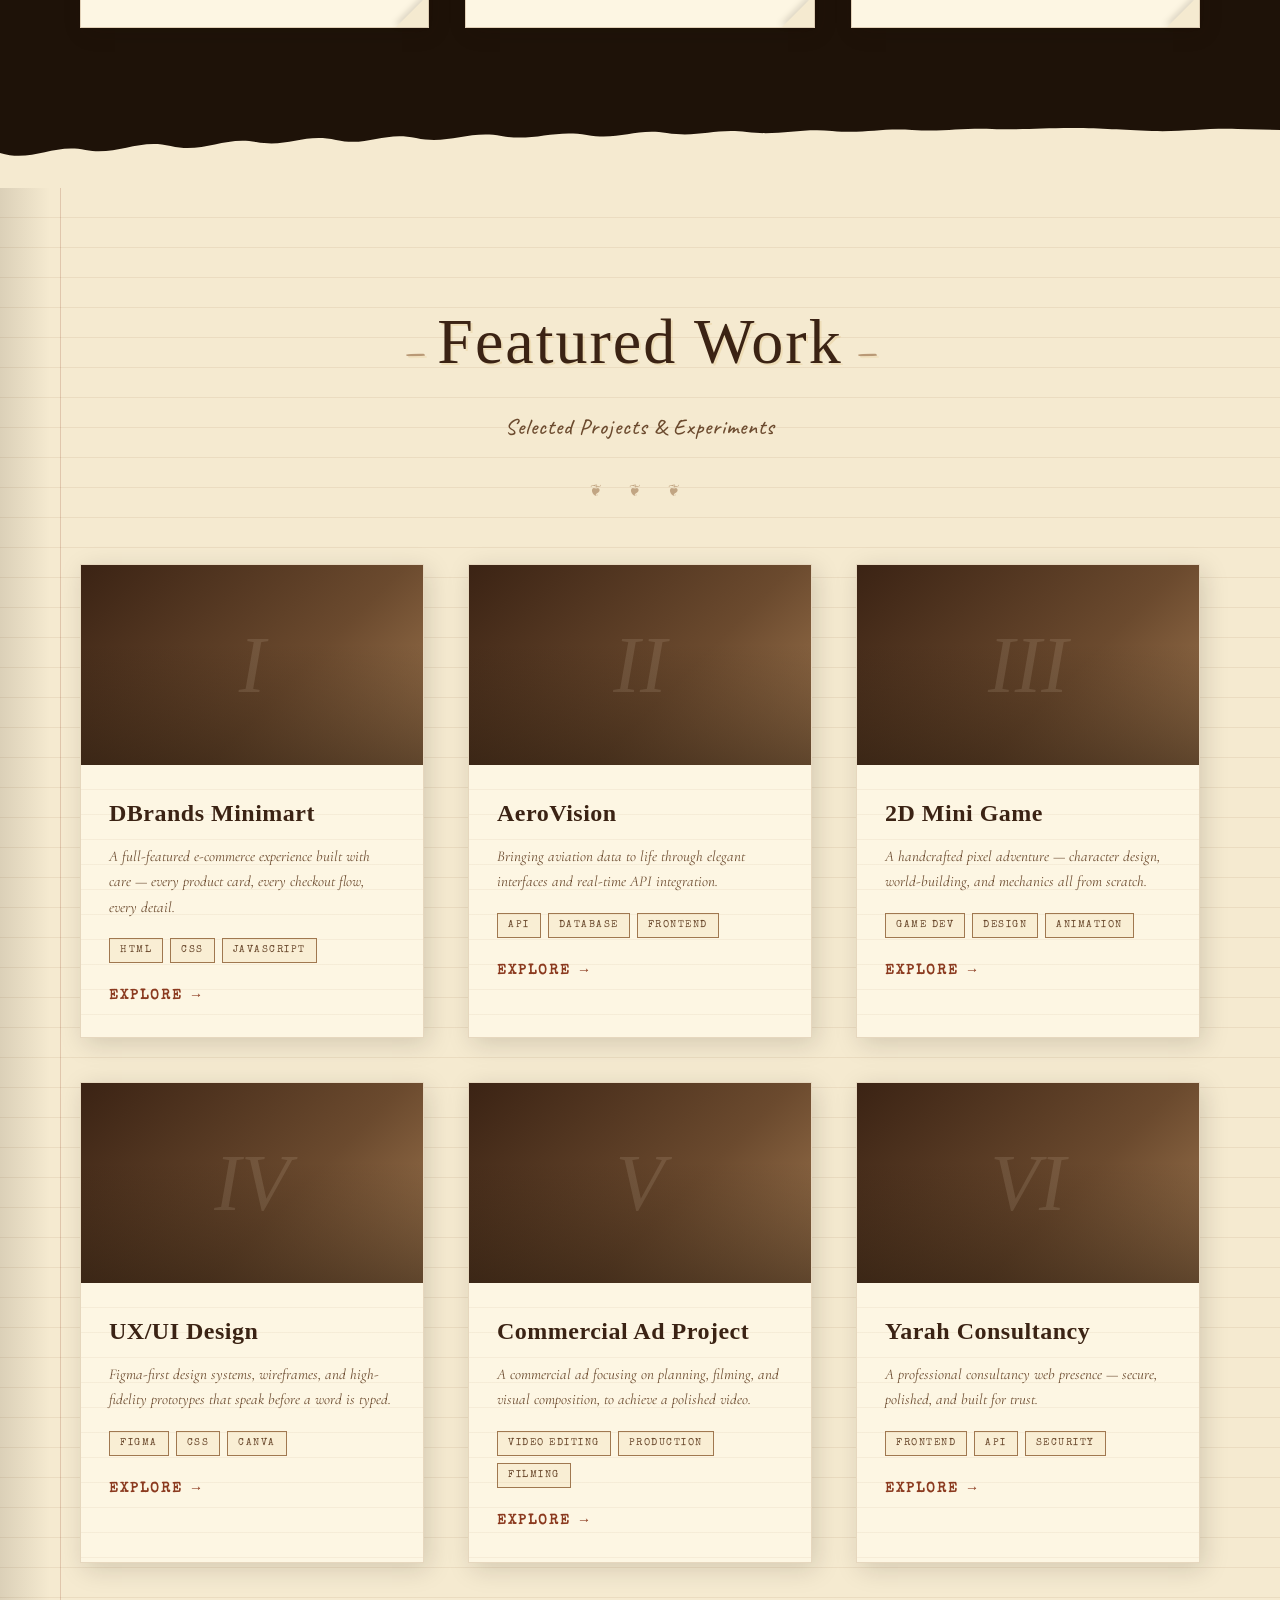
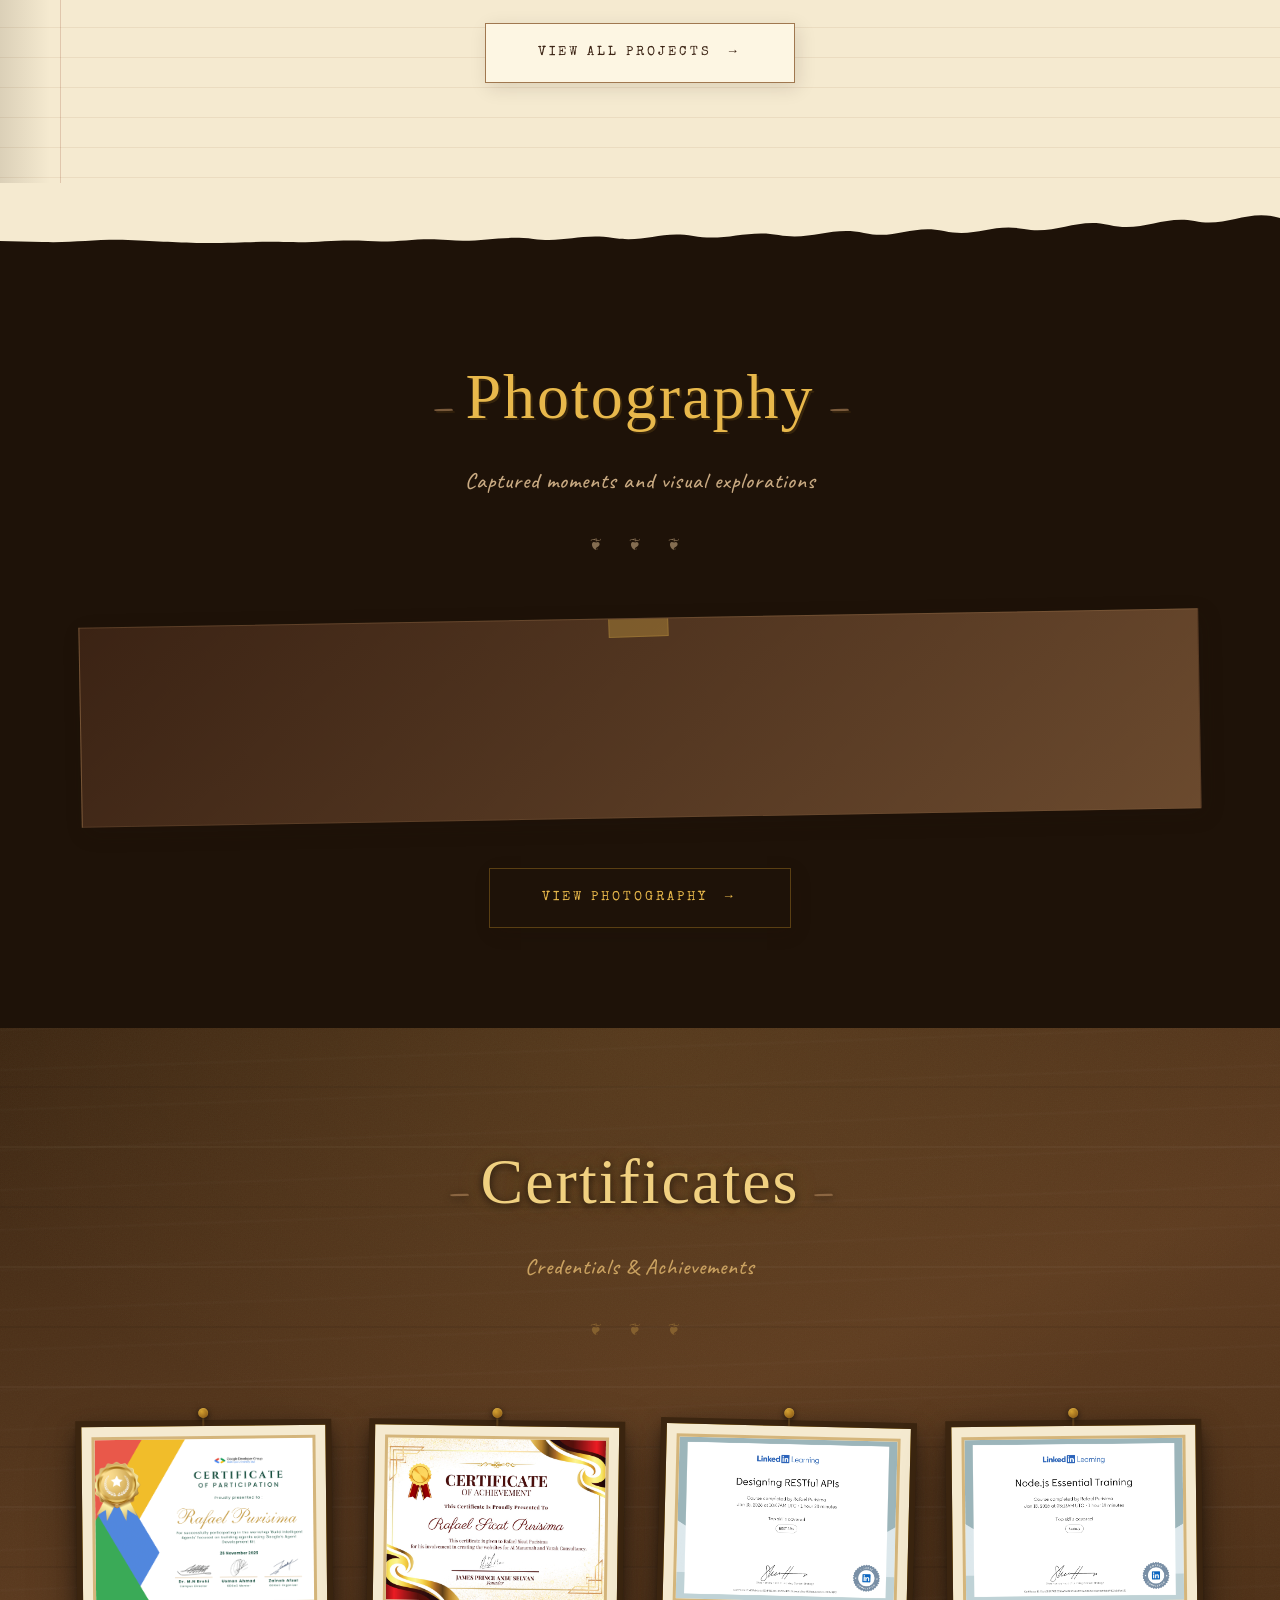
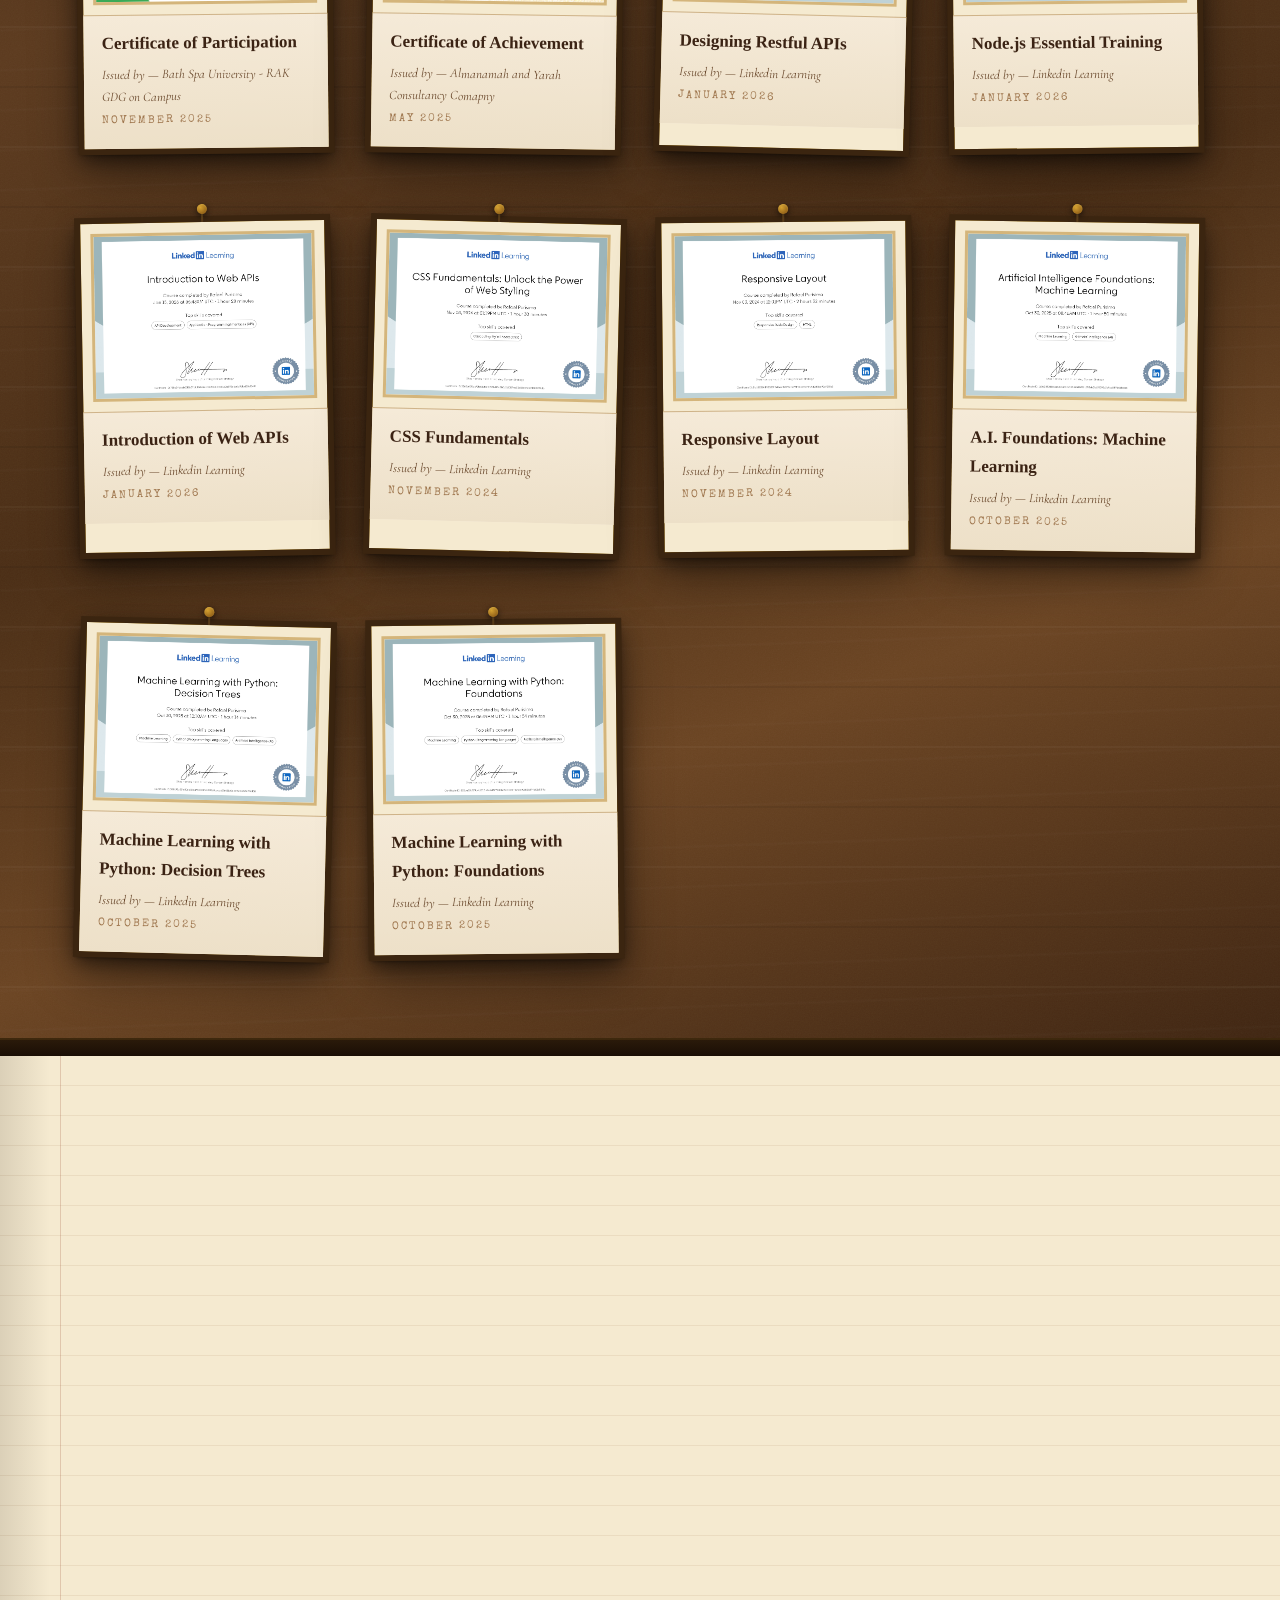
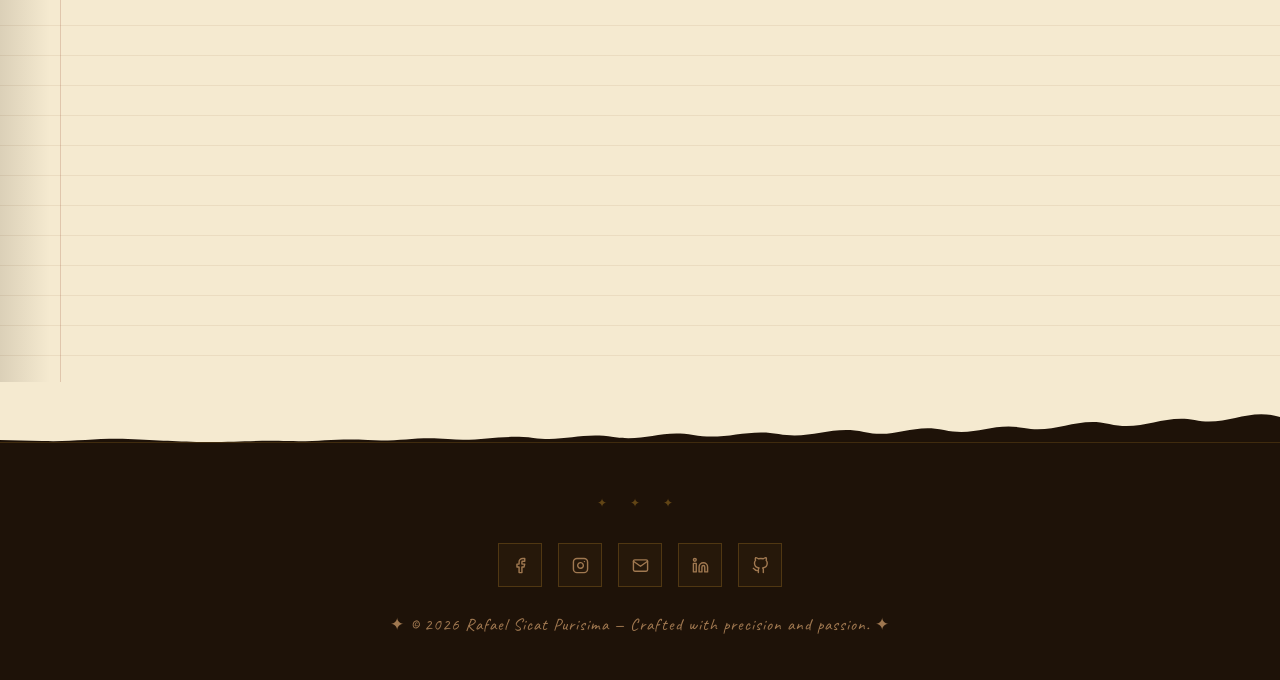
==== commit a8888c33: "Update index.html" ====
--- a/index.html
+++ b/index.html
@@ -595,7 +595,7 @@
             <a href="https://www.facebook.com/rafael.purisima.29" target="_blank" title="Facebook">
                 <svg viewBox="0 0 24 24" fill="none" stroke="currentColor" stroke-width="2" stroke-linecap="round" stroke-linejoin="round"><path d="M18 2h-3a5 5 0 0 0-5 5v3H7v4h3v8h4v-8h3l1-4h-4V7a1 1 0 0 1 1-1h3z"/></svg>
             </a>
-            <a href="https://www.linkedin.com/in/rafael-purisima-316452318/" target="_blank" title="Instagram">
+            <a href="https://www.instagram.com/rafael_purisima/" target="_blank" title="Instagram">
                 <svg viewBox="0 0 24 24" fill="none" stroke="currentColor" stroke-width="2" stroke-linecap="round" stroke-linejoin="round"><rect x="2" y="2" width="20" height="20" rx="5" ry="5"/><path d="M16 11.37A4 4 0 1 1 12.63 8 4 4 0 0 1 16 11.37z"/><line x1="17.5" y1="6.5" x2="17.51" y2="6.5"/></svg>
             </a>
             <a href="mailto:purisimarafael4@gmail.com" title="Email Me">
@@ -616,4 +616,4 @@
 
     <script src="index.js"></script>
 </body>
-</html>+</html>
